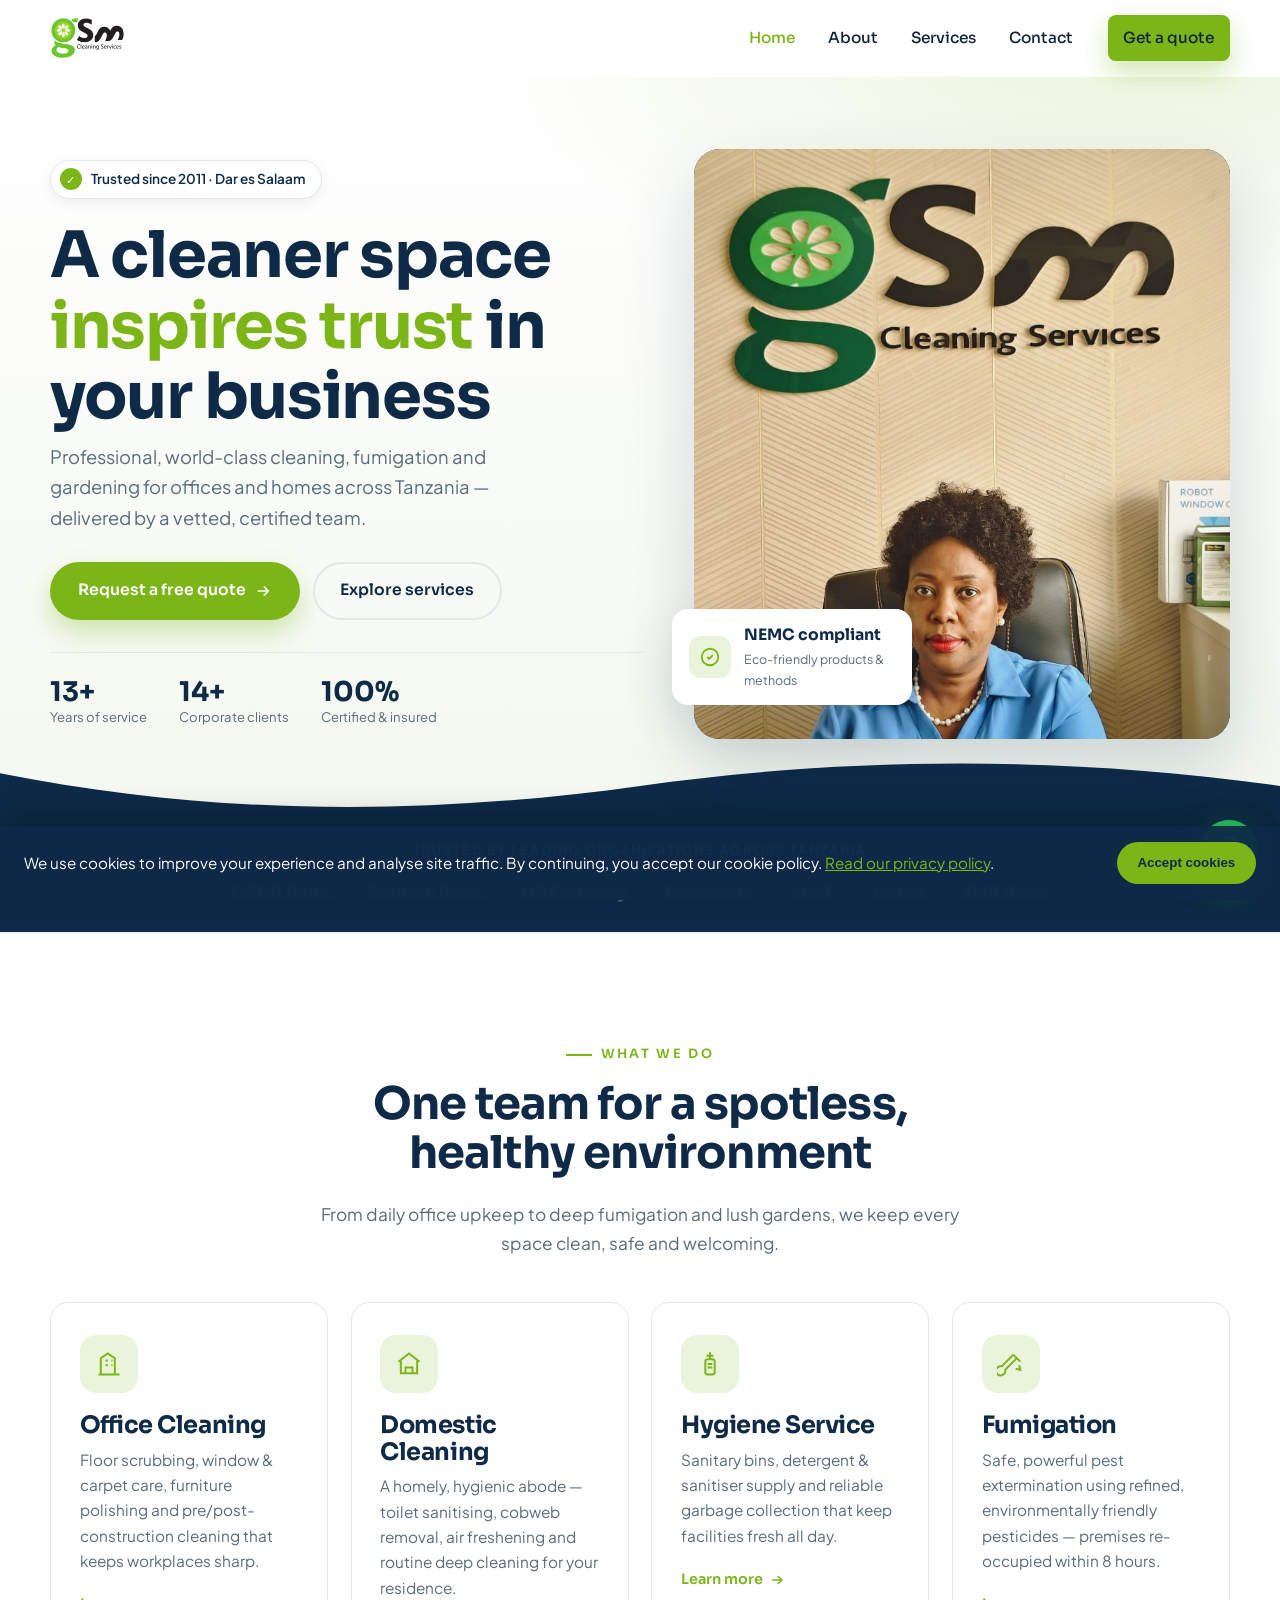
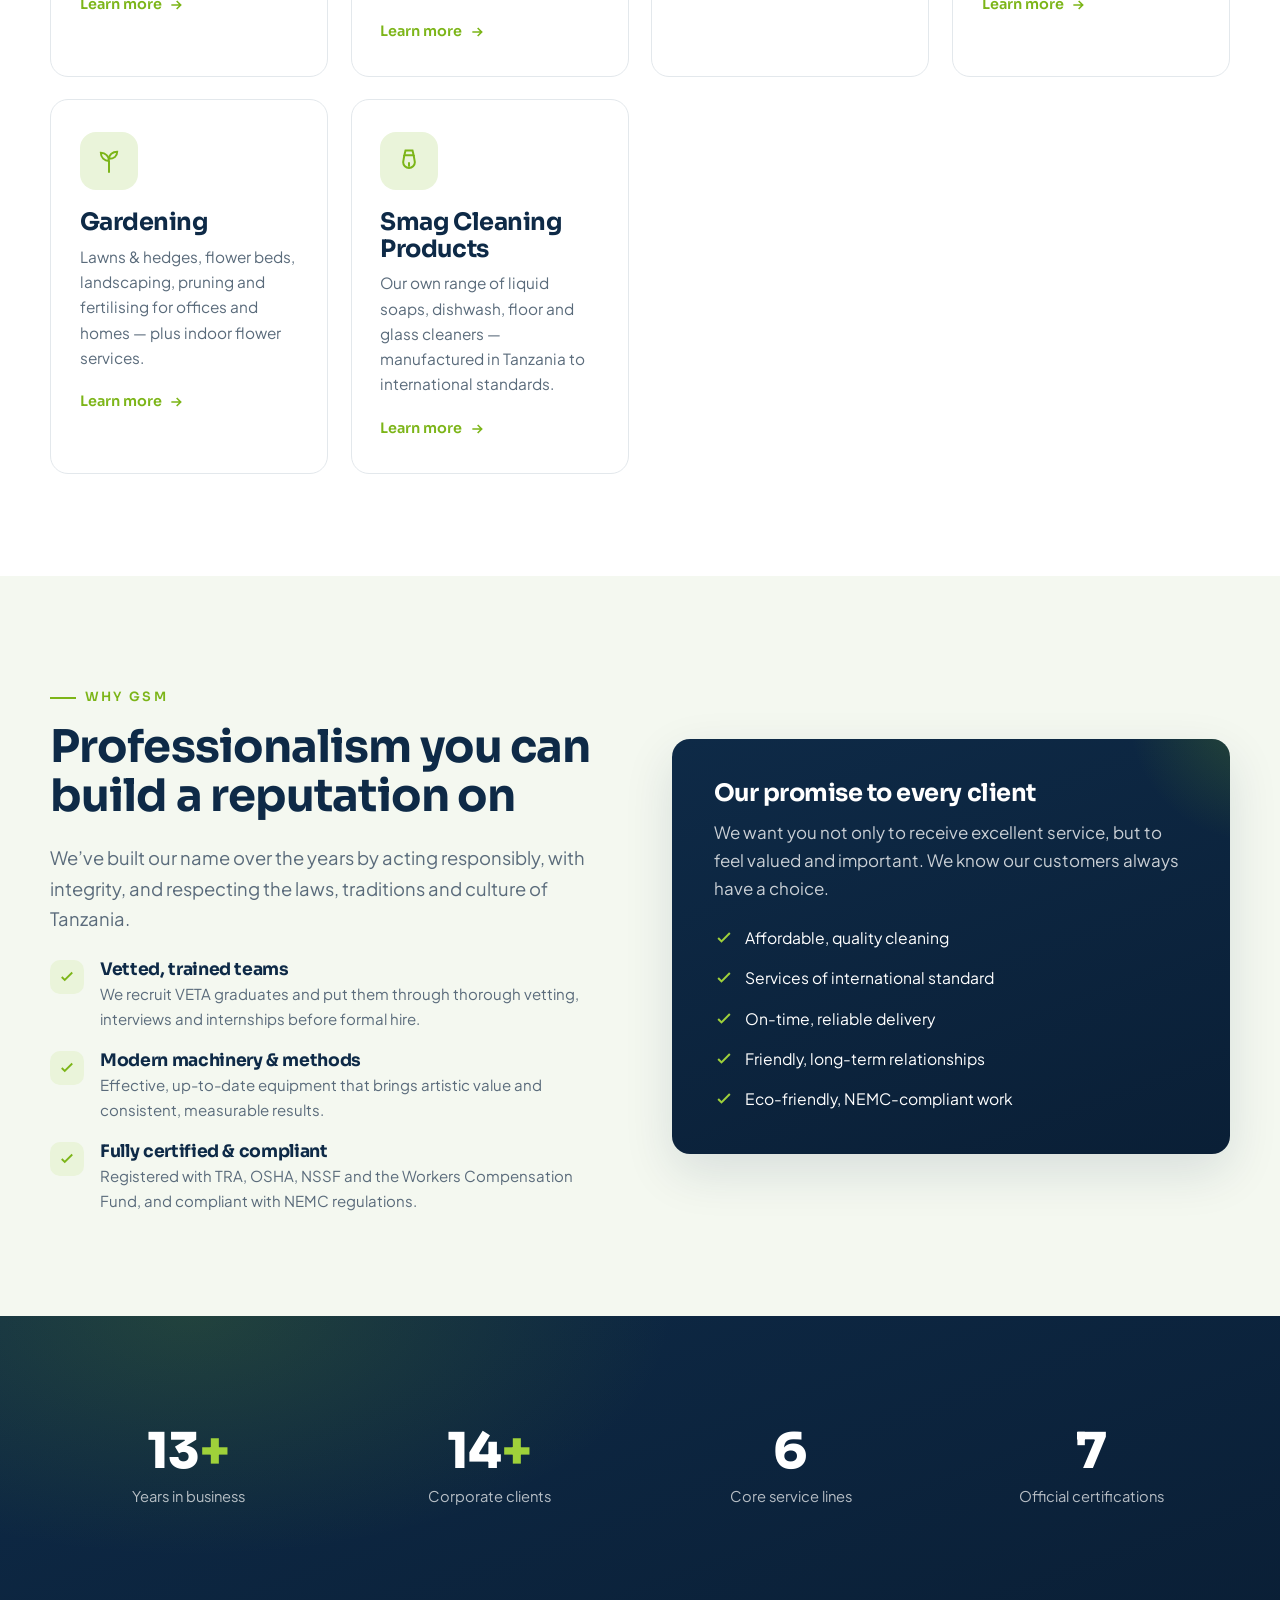
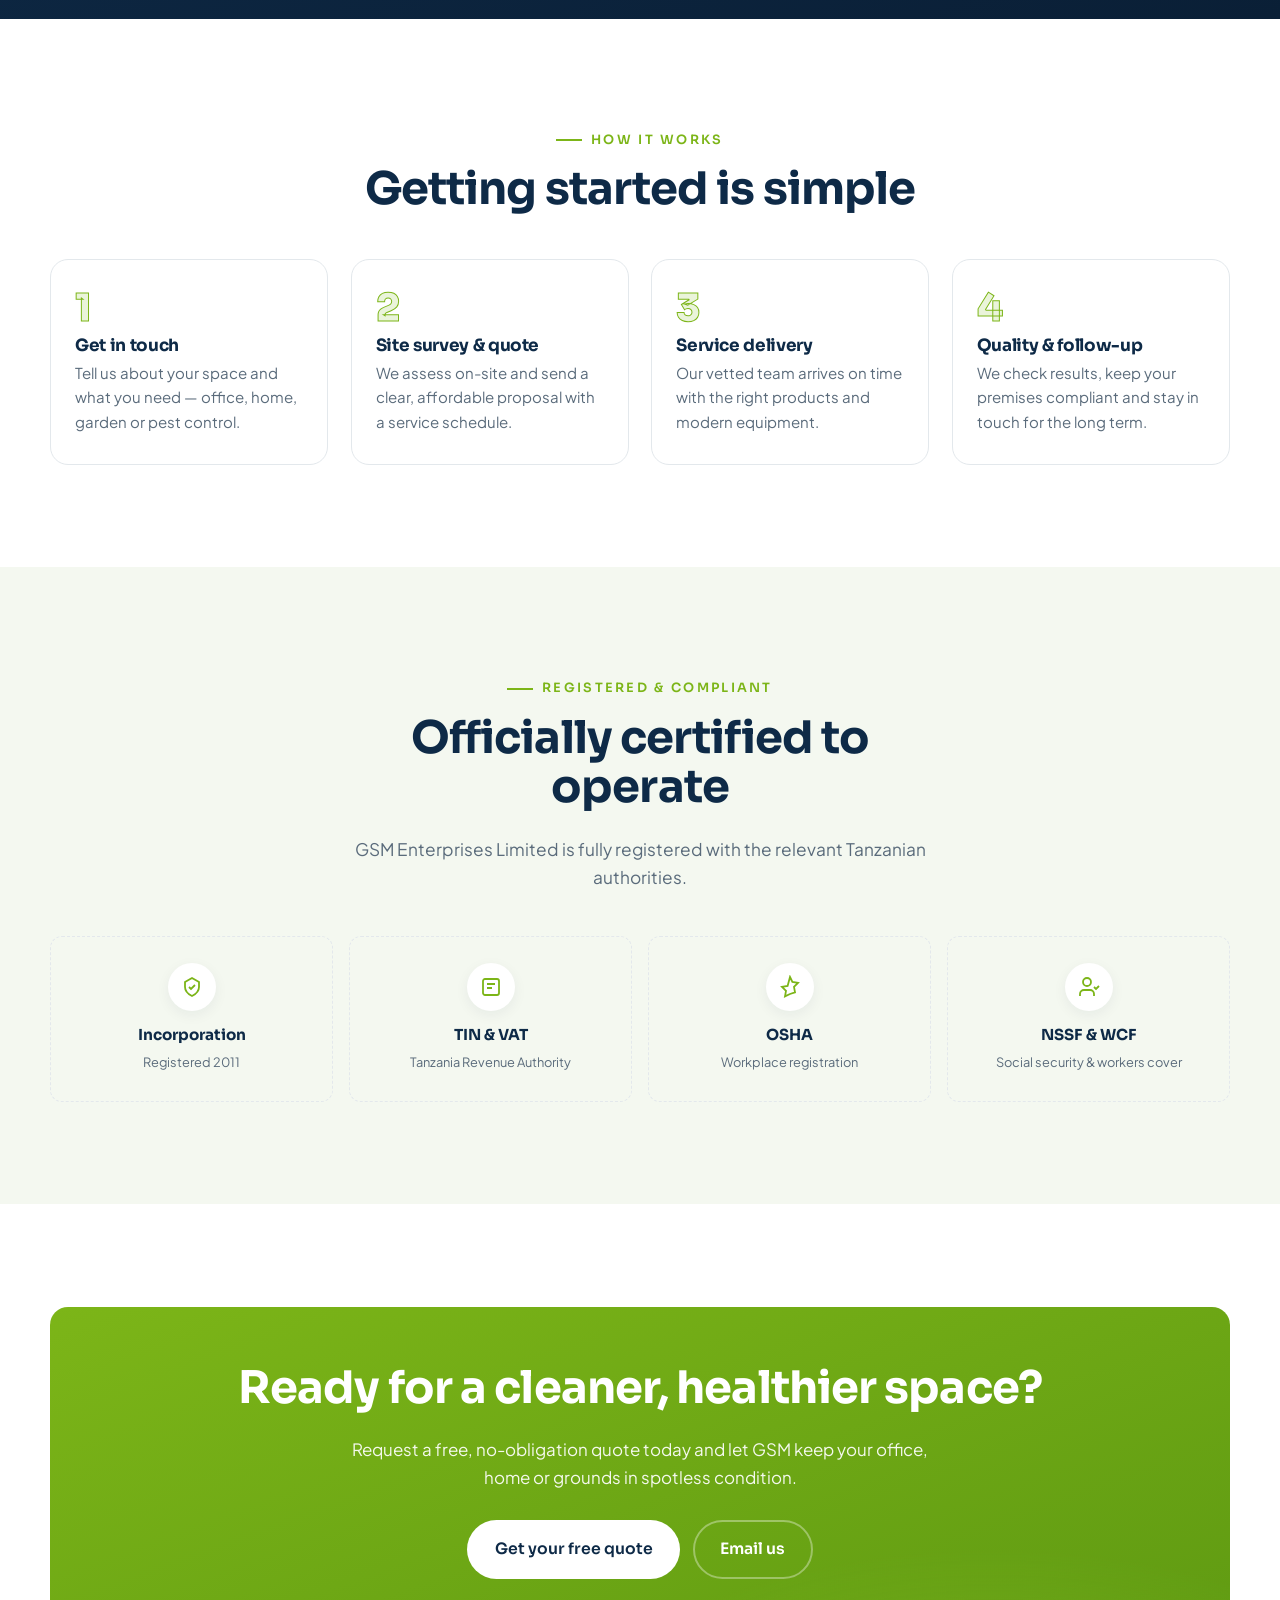
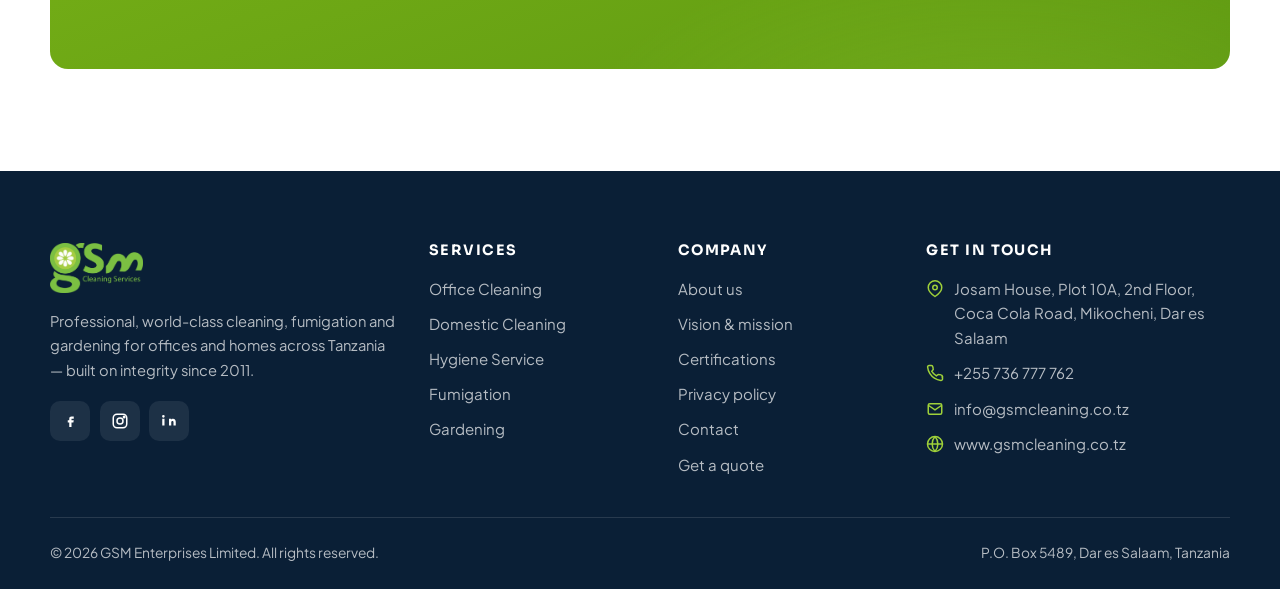
==== index.html @ a3da34eb "Update website content and service images" ====
<!DOCTYPE html>
<html lang="en">
<head>
  <meta charset="UTF-8" />
  <meta name="viewport" content="width=device-width, initial-scale=1.0" />
  <title>GSM Cleaning Services — Professional Cleaning, Fumigation &amp; Gardening in Dar es Salaam</title>
  <meta name="description" content="GSM Cleaning Services delivers professional office and residential cleaning, fumigation and gardening across Tanzania. Trusted by leading banks, embassies and institutions since 2011." />

  <!-- Fonts -->
  <link rel="preconnect" href="https://fonts.googleapis.com" />
  <link rel="preconnect" href="https://fonts.gstatic.com" crossorigin />
  <link href="https://fonts.googleapis.com/css2?family=Sora:wght@400;500;600;700;800&family=Plus+Jakarta+Sans:wght@400;500;600;700&display=swap" rel="stylesheet" />

  <link rel="stylesheet" href="css/styles.css" />
  <script>
    try {
      if (localStorage.getItem('gsmHomepagePreloaderShown') === 'true') {
        document.documentElement.classList.add('preloader-seen');
      }
    } catch (e) { /* Storage may be unavailable in privacy mode. */ }
  </script>
  <link rel="icon" href="images/logo-icon.png" type="image/png" />
  <link rel="apple-touch-icon" href="images/logo-icon.png" />
</head>
<body>

  <div class="site-preloader" role="status" aria-live="polite" aria-label="Loading GSM Cleaning Services">
    <div class="preloader-inner">
      <div class="preloader-mark">
        <span class="preloader-ring" aria-hidden="true"></span>
        <span class="preloader-logo"><img src="images/gsm-logo.png" alt=""></span>
        <span class="preloader-sparkle" aria-hidden="true"><svg viewBox="0 0 24 24" fill="currentColor"><path d="M12 1c.7 6.3 4.7 10.3 11 11-6.3.7-10.3 4.7-11 11C11.3 16.7 7.3 12.7 1 12 7.3 11.3 11.3 7.3 12 1Z"/></svg></span>
      </div>
      <p class="preloader-title">GSM Cleaning Services</p>
      <p class="preloader-copy">Fresh spaces loading</p>
      <div class="preloader-track" aria-hidden="true"><span class="preloader-progress"></span></div>
    </div>
  </div>

  <!-- ============ HEADER ============ -->
  <header class="site-header">
    <div class="wrap nav">
      <a href="index.html" class="brand" aria-label="GSM Cleaning Services home">
        <img src="images/gsm-logo.png" alt="GSM Cleaning Services logo">
      </a>

      <nav class="nav-links" aria-label="Primary">
        <a href="index.html">Home</a>
        <a href="about.html">About</a>
        <a href="services.html">Services</a>
        <a href="contact.html">Contact</a>
        <a href="contact.html#quote" class="btn btn-primary nav-cta">Get a quote</a>
      </nav>

      <button class="nav-toggle" aria-label="Toggle menu" aria-expanded="false" aria-controls="menu">
        <span></span>
      </button>
    </div>
  </header>

  <!-- ============ HERO ============ -->
  <section class="hero">
    <div class="wrap hero-grid">
      <div class="hero-copy reveal">
        <span class="hero-badge">
          <span class="dot">✓</span> Trusted since 2011 · Dar es Salaam
        </span>
        <h1>A cleaner space <span class="hl">inspires trust</span> in your business</h1>
        <p class="lead">Professional, world-class cleaning, fumigation and gardening for offices and homes across Tanzania — delivered by a vetted, certified team.</p>
        <div class="hero-actions">
          <a href="contact.html#quote" class="btn btn-primary">
            Request a free quote
            <svg viewBox="0 0 24 24" fill="none" stroke="currentColor" stroke-width="2.2"><path d="M5 12h14M13 6l6 6-6 6"/></svg>
          </a>
          <a href="services.html" class="btn btn-ghost">Explore services</a>
        </div>
        <div class="hero-trust">
          <div><div class="num">13+</div><div class="lbl">Years of service</div></div>
          <div><div class="num">14+</div><div class="lbl">Corporate clients</div></div>
          <div><div class="num">100%</div><div class="lbl">Certified &amp; insured</div></div>
        </div>
      </div>

      <div class="hero-visual reveal" data-delay="120">
        <span class="hero-blob" aria-hidden="true"></span>
        <div class="hero-photo">
          <img src="images/hero.jpeg" alt="GSM cleaning team at work">
        </div>
        <div class="hero-float">
          <span class="ic">
            <svg viewBox="0 0 24 24" fill="none" stroke="currentColor" stroke-width="2"><path d="M9 12l2 2 4-4"/><circle cx="12" cy="12" r="9"/></svg>
          </span>
          <span><strong>NEMC compliant</strong><span>Eco-friendly products &amp; methods</span></span>
        </div>
      </div>
    </div>

    <!-- signature wave divider -->
    <div class="wave" aria-hidden="true">
      <svg viewBox="0 0 1440 90" preserveAspectRatio="none" xmlns="http://www.w3.org/2000/svg">
        <path d="M0,40 C240,90 480,90 720,55 C960,20 1200,20 1440,55 L1440,90 L0,90 Z" fill="#0E2A47"/>
      </svg>
    </div>
  </section>

  <!-- ============ TRUST BAR ============ -->
  <section class="trustbar" style="background:#0E2A47;">
    <div class="wrap">
      <p style="color:rgba(255,255,255,.55)">Trusted by leading organisations across Tanzania</p>
      <div class="logo-row" style="--c:#fff">
        <span style="color:rgba(255,255,255,.55)">CRDB Bank</span>
        <span style="color:rgba(255,255,255,.55)">Stanbic Bank</span>
        <span style="color:rgba(255,255,255,.55)">US Embassy</span>
        <span style="color:rgba(255,255,255,.55)">SwissPort</span>
        <span style="color:rgba(255,255,255,.55)">WWF</span>
        <span style="color:rgba(255,255,255,.55)">Amref</span>
        <span style="color:rgba(255,255,255,.55)">FNB Bank</span>
      </div>
    </div>
  </section>

  <!-- ============ SERVICES ============ -->
  <section class="section" id="services">
    <div class="wrap">
      <div class="section-head center reveal">
        <span class="eyebrow">What we do</span>
        <h2>One team for a spotless, healthy environment</h2>
        <p>From daily office upkeep to deep fumigation and lush gardens, we keep every space clean, safe and welcoming.</p>
      </div>

      <div class="cards">
        <article class="card reveal">
          <span class="ic"><svg viewBox="0 0 24 24" fill="none" stroke="currentColor" stroke-width="1.7"><path d="M3 21h18"/><path d="M5 21V7l6-4 6 4v14"/><path d="M9 9h2M9 13h2M14 9h1M14 13h1"/></svg></span>
          <h3>Office Cleaning</h3>
          <p>Floor scrubbing, window &amp; carpet care, furniture polishing and pre/post-construction cleaning that keeps workplaces sharp.</p>
          <a href="services.html#office" class="more">Learn more <svg viewBox="0 0 24 24" fill="none" stroke="currentColor" stroke-width="2.4"><path d="M5 12h14M13 6l6 6-6 6"/></svg></a>
        </article>

        <article class="card reveal" data-delay="80">
          <span class="ic"><svg viewBox="0 0 24 24" fill="none" stroke="currentColor" stroke-width="1.7"><path d="M3 10l9-7 9 7"/><path d="M5 9v11h14V9"/><path d="M9 20v-5h6v5"/></svg></span>
          <h3>Domestic Cleaning</h3>
          <p>A homely, hygienic abode — toilet sanitising, cobweb removal, air freshening and routine deep cleaning for your residence.</p>
          <a href="services.html#domestic" class="more">Learn more <svg viewBox="0 0 24 24" fill="none" stroke="currentColor" stroke-width="2.4"><path d="M5 12h14M13 6l6 6-6 6"/></svg></a>
        </article>

        <article class="card reveal" data-delay="160">
          <span class="ic"><svg viewBox="0 0 24 24" fill="none" stroke="currentColor" stroke-width="1.7"><path d="M12 2v6M9 5h6"/><rect x="8" y="8" width="8" height="13" rx="2"/><path d="M10 12h4M10 15h4"/></svg></span>
          <h3>Hygiene Service</h3>
          <p>Sanitary bins, detergent &amp; sanitiser supply and reliable garbage collection that keep facilities fresh all day.</p>
          <a href="services.html#hygiene" class="more">Learn more <svg viewBox="0 0 24 24" fill="none" stroke="currentColor" stroke-width="2.4"><path d="M5 12h14M13 6l6 6-6 6"/></svg></a>
        </article>

        <article class="card reveal">
          <span class="ic"><svg viewBox="0 0 24 24" fill="none" stroke="currentColor" stroke-width="1.7"><path d="M14 4l6 6"/><path d="M17 7L7 17a4 4 0 1 1-3-3L14 4"/><path d="M19 13l1 4-4-1"/></svg></span>
          <h3>Fumigation</h3>
          <p>Safe, powerful pest extermination using refined, environmentally friendly pesticides — premises re-occupied within 8 hours.</p>
          <a href="services.html#fumigation" class="more">Learn more <svg viewBox="0 0 24 24" fill="none" stroke="currentColor" stroke-width="2.4"><path d="M5 12h14M13 6l6 6-6 6"/></svg></a>
        </article>

        <article class="card reveal" data-delay="80">
          <span class="ic"><svg viewBox="0 0 24 24" fill="none" stroke="currentColor" stroke-width="1.7"><path d="M12 22V12"/><path d="M12 12C12 8 9 5 5 5c0 4 3 7 7 7Z"/><path d="M12 10c0-3 3-6 7-6 0 4-3 6-7 6Z"/></svg></span>
          <h3>Gardening</h3>
          <p>Lawns &amp; hedges, flower beds, landscaping, pruning and fertilising for offices and homes — plus indoor flower services.</p>
          <a href="services.html#gardening" class="more">Learn more <svg viewBox="0 0 24 24" fill="none" stroke="currentColor" stroke-width="2.4"><path d="M5 12h14M13 6l6 6-6 6"/></svg></a>
        </article>

        <article class="card reveal" data-delay="160">
          <span class="ic"><svg viewBox="0 0 24 24" fill="none" stroke="currentColor" stroke-width="1.7"><path d="M9 3h6l1 4H8z"/><path d="M8 7l-1 6a5 5 0 0 0 10 0l-1-6"/><path d="M12 13v4"/></svg></span>
          <h3>Smag Cleaning Products</h3>
          <p>Our own range of liquid soaps, dishwash, floor and glass cleaners — manufactured in Tanzania to international standards.</p>
          <a href="services.html#products" class="more">Learn more <svg viewBox="0 0 24 24" fill="none" stroke="currentColor" stroke-width="2.4"><path d="M5 12h14M13 6l6 6-6 6"/></svg></a>
        </article>
      </div>
    </div>
  </section>

  <!-- ============ WHY US ============ -->
  <section class="section" style="background:var(--mist)">
    <div class="wrap split">
      <div class="reveal">
        <span class="eyebrow">Why GSM</span>
        <h2>Professionalism you can build a reputation on</h2>
        <p class="lead">We&rsquo;ve built our name over the years by acting responsibly, with integrity, and respecting the laws, traditions and culture of Tanzania.</p>
        <div class="feature-list">
          <div class="feature">
            <span class="tick"><svg viewBox="0 0 24 24" fill="none" stroke="currentColor" stroke-width="2.4"><path d="M5 12l4 4L19 6"/></svg></span>
            <div><h4>Vetted, trained teams</h4><p>We recruit VETA graduates and put them through thorough vetting, interviews and internships before formal hire.</p></div>
          </div>
          <div class="feature">
            <span class="tick"><svg viewBox="0 0 24 24" fill="none" stroke="currentColor" stroke-width="2.4"><path d="M5 12l4 4L19 6"/></svg></span>
            <div><h4>Modern machinery &amp; methods</h4><p>Effective, up-to-date equipment that brings artistic value and consistent, measurable results.</p></div>
          </div>
          <div class="feature">
            <span class="tick"><svg viewBox="0 0 24 24" fill="none" stroke="currentColor" stroke-width="2.4"><path d="M5 12l4 4L19 6"/></svg></span>
            <div><h4>Fully certified &amp; compliant</h4><p>Registered with TRA, OSHA, NSSF and the Workers Compensation Fund, and compliant with NEMC regulations.</p></div>
          </div>
        </div>
      </div>

      <div class="panel reveal" data-delay="120">
        <h3>Our promise to every client</h3>
        <p style="color:rgba(255,255,255,.78)">We want you not only to receive excellent service, but to feel valued and important. We know our customers always have a choice.</p>
        <ul class="panel-list">
          <li><svg viewBox="0 0 24 24" fill="none" stroke="currentColor" stroke-width="2.4"><path d="M5 12l4 4L19 6"/></svg> Affordable, quality cleaning</li>
          <li><svg viewBox="0 0 24 24" fill="none" stroke="currentColor" stroke-width="2.4"><path d="M5 12l4 4L19 6"/></svg> Services of international standard</li>
          <li><svg viewBox="0 0 24 24" fill="none" stroke="currentColor" stroke-width="2.4"><path d="M5 12l4 4L19 6"/></svg> On-time, reliable delivery</li>
          <li><svg viewBox="0 0 24 24" fill="none" stroke="currentColor" stroke-width="2.4"><path d="M5 12l4 4L19 6"/></svg> Friendly, long-term relationships</li>
          <li><svg viewBox="0 0 24 24" fill="none" stroke="currentColor" stroke-width="2.4"><path d="M5 12l4 4L19 6"/></svg> Eco-friendly, NEMC-compliant work</li>
        </ul>
      </div>
    </div>
  </section>

  <!-- ============ STATS ============ -->
  <section class="section stats">
    <div class="wrap">
      <div class="stat reveal"><div class="n"><span data-count="13">0</span><span class="suf">+</span></div><div class="l">Years in business</div></div>
      <div class="stat reveal" data-delay="80"><div class="n"><span data-count="14">0</span><span class="suf">+</span></div><div class="l">Corporate clients</div></div>
      <div class="stat reveal" data-delay="160"><div class="n"><span data-count="6">0</span></div><div class="l">Core service lines</div></div>
      <div class="stat reveal" data-delay="240"><div class="n"><span data-count="7">0</span></div><div class="l">Official certifications</div></div>
    </div>
  </section>

  <!-- ============ PROCESS ============ -->
  <section class="section">
    <div class="wrap">
      <div class="section-head center reveal">
        <span class="eyebrow">How it works</span>
        <h2>Getting started is simple</h2>
      </div>
      <div class="steps">
        <div class="step reveal"><div class="no">1</div><h4>Get in touch</h4><p>Tell us about your space and what you need — office, home, garden or pest control.</p></div>
        <div class="step reveal" data-delay="80"><div class="no">2</div><h4>Site survey &amp; quote</h4><p>We assess on-site and send a clear, affordable proposal with a service schedule.</p></div>
        <div class="step reveal" data-delay="160"><div class="no">3</div><h4>Service delivery</h4><p>Our vetted team arrives on time with the right products and modern equipment.</p></div>
        <div class="step reveal" data-delay="240"><div class="no">4</div><h4>Quality &amp; follow-up</h4><p>We check results, keep your premises compliant and stay in touch for the long term.</p></div>
      </div>
    </div>
  </section>

  <!-- ============ CERTIFICATIONS ============ -->
  <section class="section" style="background:var(--mist)">
    <div class="wrap">
      <div class="section-head center reveal">
        <span class="eyebrow">Registered &amp; compliant</span>
        <h2>Officially certified to operate</h2>
        <p>GSM Enterprises Limited is fully registered with the relevant Tanzanian authorities.</p>
      </div>
      <div class="cert-grid">
        <div class="cert reveal"><div class="c-ic"><svg viewBox="0 0 24 24" fill="none" stroke="currentColor" stroke-width="1.8"><path d="M9 12l2 2 4-4"/><path d="M12 3l7 4v5c0 4-3 7-7 9-4-2-7-5-7-9V7z"/></svg></div><strong>Incorporation</strong><span>Registered 2011</span></div>
        <div class="cert reveal" data-delay="60"><div class="c-ic"><svg viewBox="0 0 24 24" fill="none" stroke="currentColor" stroke-width="1.8"><rect x="4" y="4" width="16" height="16" rx="2"/><path d="M8 9h8M8 13h5"/></svg></div><strong>TIN &amp; VAT</strong><span>Tanzania Revenue Authority</span></div>
        <div class="cert reveal" data-delay="120"><div class="c-ic"><svg viewBox="0 0 24 24" fill="none" stroke="currentColor" stroke-width="1.8"><path d="M12 2l2.4 5 5.6.8-4 4 1 5.6L12 19l-5 2.4 1-5.6-4-4 5.6-.8z"/></svg></div><strong>OSHA</strong><span>Workplace registration</span></div>
        <div class="cert reveal" data-delay="180"><div class="c-ic"><svg viewBox="0 0 24 24" fill="none" stroke="currentColor" stroke-width="1.8"><path d="M17 21v-2a4 4 0 0 0-4-4H7a4 4 0 0 0-4 4v2"/><circle cx="10" cy="7" r="4"/><path d="M22 11l-3 3-2-2"/></svg></div><strong>NSSF &amp; WCF</strong><span>Social security &amp; workers cover</span></div>
      </div>
    </div>
  </section>

  <!-- ============ CTA ============ -->
  <section class="section">
    <div class="wrap">
      <div class="cta-band reveal">
        <h2>Ready for a cleaner, healthier space?</h2>
        <p>Request a free, no-obligation quote today and let GSM keep your office, home or grounds in spotless condition.</p>
        <div class="hero-actions">
          <a href="contact.html#quote" class="btn btn-light">Get your free quote</a>
          <a href="mailto:info@gsmcleaning.co.tz" class="btn btn-outline-light">Email us</a>
        </div>
      </div>
    </div>
  </section>

  <!-- ============ FOOTER ============ -->
  <footer class="site-footer">
    <div class="wrap">
      <div class="footer-grid">
        <div>
          <a href="index.html" class="brand footer-logo">
            <img src="images/footer_logo.png" alt="GSM Cleaning Services logo">
          </a>
          <p class="f-about">Professional, world-class cleaning, fumigation and gardening for offices and homes across Tanzania — built on integrity since 2011.</p>
          <div class="f-social">
            <a href="#" aria-label="Facebook"><svg viewBox="0 0 24 24" fill="currentColor"><path d="M14 9h3V6h-3c-2 0-3 1-3 3v2H9v3h2v6h3v-6h2.5l.5-3H14V9z"/></svg></a>
            <a href="#" aria-label="Instagram"><svg viewBox="0 0 24 24" fill="none" stroke="currentColor" stroke-width="2"><rect x="3" y="3" width="18" height="18" rx="5"/><circle cx="12" cy="12" r="4"/><circle cx="17.5" cy="6.5" r="1" fill="currentColor"/></svg></a>
            <a href="#" aria-label="LinkedIn"><svg viewBox="0 0 24 24" fill="currentColor"><path d="M6 9H3v9h3V9zM4.5 7.5A1.5 1.5 0 1 0 4.5 4a1.5 1.5 0 0 0 0 3.5zM21 18h-3v-4.5c0-1.2-.8-1.5-1.4-1.5-.6 0-1.6.4-1.6 1.6V18h-3V9h3v1.2c.4-.7 1.4-1.2 2.4-1.2 2 0 3.6 1.2 3.6 4V18z"/></svg></a>
          </div>
        </div>

        <div>
          <h4>Services</h4>
          <ul>
            <li><a href="services.html#office">Office Cleaning</a></li>
            <li><a href="services.html#domestic">Domestic Cleaning</a></li>
            <li><a href="services.html#hygiene">Hygiene Service</a></li>
            <li><a href="services.html#fumigation">Fumigation</a></li>
            <li><a href="services.html#gardening">Gardening</a></li>
          </ul>
        </div>

        <div>
          <h4>Company</h4>
          <ul>
            <li><a href="about.html">About us</a></li>
            <li><a href="about.html#values">Vision &amp; mission</a></li>
            <li><a href="about.html#certs">Certifications</a></li>
            <li><a href="privacy.html">Privacy policy</a></li>
            <li><a href="contact.html">Contact</a></li>
            <li><a href="contact.html#quote">Get a quote</a></li>
          </ul>
        </div>

        <div>
          <h4>Get in touch</h4>
          <ul class="f-contact">
            <li><svg viewBox="0 0 24 24" fill="none" stroke="currentColor" stroke-width="2"><path d="M21 10c0 6-9 12-9 12S3 16 3 10a9 9 0 0 1 18 0z"/><circle cx="12" cy="10" r="3"/></svg> Josam House, Plot 10A, 2nd Floor, Coca Cola Road, Mikocheni, Dar es Salaam</li>
            <li><svg viewBox="0 0 24 24" fill="none" stroke="currentColor" stroke-width="2"><path d="M22 16.9v3a2 2 0 0 1-2.2 2 19.8 19.8 0 0 1-8.6-3 19.5 19.5 0 0 1-6-6 19.8 19.8 0 0 1-3-8.6A2 2 0 0 1 4.1 2h3a2 2 0 0 1 2 1.7l.5 2.5a2 2 0 0 1-.5 1.9L7.8 9.8a16 16 0 0 0 6 6l1.7-1.3a2 2 0 0 1 1.9-.5l2.5.5a2 2 0 0 1 1.7 2.4z"/></svg> <a href="tel:+255736777762">+255 736 777 762</a></li>
            <li><svg viewBox="0 0 24 24" fill="none" stroke="currentColor" stroke-width="2"><rect x="3" y="5" width="18" height="14" rx="2"/><path d="M3 7l9 6 9-6"/></svg> <a href="mailto:info@gsmcleaning.co.tz">info@gsmcleaning.co.tz</a></li>
            <li><svg viewBox="0 0 24 24" fill="none" stroke="currentColor" stroke-width="2"><circle cx="12" cy="12" r="10"/><path d="M2 12h20M12 2a15 15 0 0 1 0 20M12 2a15 15 0 0 0 0 20"/></svg> <a href="https://www.gsmcleaning.co.tz">www.gsmcleaning.co.tz</a></li>
          </ul>
        </div>
      </div>

      <div class="f-bottom">
        <span>&copy; <span id="year">2025</span> GSM Enterprises Limited. All rights reserved.</span>
        <span>P.O. Box 5489, Dar es Salaam, Tanzania</span>
      </div>
    </div>
  </footer>

  <!-- Floating WhatsApp -->
  <a class="whatsapp" href="https://wa.me/255754710298" aria-label="Chat on WhatsApp" target="_blank" rel="noopener">
    <svg viewBox="0 0 24 24" fill="currentColor"><path d="M12 2a10 10 0 0 0-8.6 15l-1.3 4.7 4.8-1.3A10 10 0 1 0 12 2zm0 18a8 8 0 0 1-4.1-1.1l-.3-.2-2.8.7.8-2.7-.2-.3A8 8 0 1 1 12 20zm4.5-5.9c-.2-.1-1.4-.7-1.6-.8-.2-.1-.4-.1-.5.1l-.7.9c-.1.2-.3.2-.5.1a6.5 6.5 0 0 1-3.2-2.8c-.2-.4.2-.4.6-1.2.1-.1 0-.3 0-.4l-.8-1.8c-.2-.5-.4-.4-.5-.4h-.5a1 1 0 0 0-.7.3 3 3 0 0 0-.9 2.2c0 1.3 1 2.6 1.1 2.7.1.2 1.9 3 4.7 4.2 1.8.8 2.4.8 3.3.7.5-.1 1.4-.6 1.6-1.1.2-.6.2-1 .1-1.1-.1-.1-.2-.2-.4-.2z"/></svg>
  </a>

  <div class="cookie-banner" hidden>
    <p>We use cookies to improve your experience and analyse site traffic. By continuing, you accept our cookie policy. <a href="privacy.html">Read our privacy policy</a>.</p>
    <button type="button" class="cookie-accept">Accept cookies</button>
  </div>

  <script src="js/main.js"></script>
</body>
</html>
---- css/styles.css ----
/* ============================================================
   GSM Cleaning Services — Main Stylesheet
   ------------------------------------------------------------
   Brand: deep navy + lime green, fresh & professional.
   Edit the variables in :root below to re-theme the whole site.
   ============================================================ */

/* ---------- 1. Design tokens (edit these to re-brand) ------- */
:root {
  /* Brand colours (pulled from the GSM corporate profile) */
  --navy:        #0E2A47;   /* deep navy used across the profile */
  --navy-deep:   #0A1F36;   /* darker navy for footers / contrast */
  --navy-soft:   #16365a;   /* lighter navy for cards on dark bg  */
  --green:       #7CB518;   /* primary lime green from the logo   */
  --green-bright:#9FD13A;   /* brighter green for highlights      */
  --green-soft:  #EAF4DA;   /* pale green wash for section bands  */

  --ink:    #102338;        /* main body text on light bg */
  --muted:  #5A6B7B;        /* secondary text             */
  --line:   #E3E8EC;        /* hairline borders           */
  --paper:  #FFFFFF;        /* base page background       */
  --mist:   #F4F8F0;        /* fresh off-white section bg  */

  /* Typography */
  --font-display: "Sora", system-ui, sans-serif;
  --font-body: "Plus Jakarta Sans", system-ui, sans-serif;

  /* Layout */
  --wrap: 1180px;           /* max content width */
  --gap: clamp(1rem, 3vw, 2rem);
  --radius: 18px;
  --radius-sm: 12px;

  /* Effects */
  --shadow-sm: 0 4px 14px rgba(14, 42, 71, .06);
  --shadow:    0 18px 50px rgba(14, 42, 71, .12);
  --shadow-lg: 0 30px 70px rgba(14, 42, 71, .18);
  --ease: cubic-bezier(.22, 1, .36, 1);
}

/* ---------- 2. Reset & base -------------------------------- */
*, *::before, *::after { box-sizing: border-box; }

html { scroll-behavior: smooth; -webkit-text-size-adjust: 100%; }

body {
  margin: 0;
  font-family: var(--font-body);
  color: var(--ink);
  background: var(--paper);
  line-height: 1.65;
  font-size: clamp(1rem, .96rem + .2vw, 1.06rem);
  -webkit-font-smoothing: antialiased;
  overflow-x: hidden;
}

/* ---------- Branded site preloader ------------------------- */
body.is-loading { overflow: hidden; }
html.preloader-seen .site-preloader { display: none; }

.site-preloader {
  position: fixed;
  inset: 0;
  z-index: 9999;
  display: grid;
  place-items: center;
  overflow: hidden;
  background:
    radial-gradient(circle at 50% 45%, rgba(124,181,24,.14), transparent 28%),
    linear-gradient(145deg, var(--navy) 0%, var(--navy-deep) 72%);
  color: #fff;
  transition: opacity .45s ease .45s, visibility 0s linear .9s;
}
.site-preloader::before,
.site-preloader::after {
  content: "";
  position: absolute;
  left: -8%;
  width: 116%;
  height: 18vh;
  min-height: 110px;
  border-radius: 50% 50% 0 0 / 55% 55% 0 0;
  transform: translateY(102%);
}
.site-preloader::before { bottom: -3vh; background: rgba(159,209,58,.25); }
.site-preloader::after { bottom: -7vh; background: var(--green); }
.site-preloader.is-leaving::before,
.site-preloader.is-leaving::after { animation: preloader-sweep .85s var(--ease) forwards; }
.site-preloader.is-leaving::after { animation-delay: .08s; }
.site-preloader.is-hidden { opacity: 0; visibility: hidden; pointer-events: none; }

.preloader-inner { position: relative; z-index: 1; text-align: center; padding: 2rem; }
.preloader-mark {
  position: relative;
  display: grid;
  place-items: center;
  width: 126px;
  height: 126px;
  margin: 0 auto 1.4rem;
}
.preloader-ring {
  position: absolute;
  inset: 0;
  border: 1px solid rgba(255,255,255,.14);
  border-top-color: var(--green-bright);
  border-right-color: rgba(159,209,58,.55);
  border-radius: 50%;
  animation: preloader-spin 1.8s linear infinite;
}
.preloader-ring::before,
.preloader-ring::after {
  content: "";
  position: absolute;
  border-radius: 50%;
  background: var(--green-bright);
  box-shadow: 0 0 16px rgba(159,209,58,.8);
}
.preloader-ring::before { width: 8px; height: 8px; top: 5px; right: 22px; }
.preloader-ring::after { width: 4px; height: 4px; bottom: 16px; left: 12px; }
.preloader-logo {
  width: 88px;
  height: 88px;
  display: grid;
  place-items: center;
  border-radius: 26px;
  background: #fff;
  box-shadow: 0 18px 45px rgba(0,0,0,.25);
  animation: preloader-breathe 1.6s ease-in-out infinite;
}
.preloader-logo img { width: 68px; max-height: 58px; object-fit: contain; }
.preloader-sparkle { position: absolute; right: 8px; top: 12px; color: var(--green-bright); animation: preloader-twinkle 1.2s ease-in-out infinite; }
.preloader-sparkle svg { width: 24px; height: 24px; }
.preloader-title { margin: 0; color: #fff; font: 700 1.05rem/1.2 var(--font-display); letter-spacing: .08em; }
.preloader-copy { margin: .45rem 0 1.1rem; color: rgba(255,255,255,.62); font-size: .76rem; letter-spacing: .18em; text-transform: uppercase; }
.preloader-track { width: min(220px, 58vw); height: 3px; margin: auto; overflow: hidden; border-radius: 10px; background: rgba(255,255,255,.12); }
.preloader-progress { display: block; width: 45%; height: 100%; border-radius: inherit; background: linear-gradient(90deg, var(--green), var(--green-bright)); animation: preloader-progress 1.15s var(--ease) infinite; }

@keyframes preloader-spin { to { transform: rotate(360deg); } }
@keyframes preloader-breathe { 50% { transform: scale(.94); } }
@keyframes preloader-twinkle { 50% { transform: scale(.55) rotate(35deg); opacity: .45; } }
@keyframes preloader-progress { from { transform: translateX(-120%); } to { transform: translateX(340%); } }
@keyframes preloader-sweep { to { transform: translateY(-650%); } }

img { max-width: 100%; display: block; }

a { color: inherit; text-decoration: none; }

h1, h2, h3, h4 {
  font-family: var(--font-display);
  line-height: 1.1;
  margin: 0 0 .5em;
  font-weight: 700;
  letter-spacing: -.02em;
  color: var(--navy);
}

h1 { font-size: clamp(2.3rem, 1.6rem + 3.4vw, 4rem); }
h2 { font-size: clamp(1.8rem, 1.3rem + 2.2vw, 2.8rem); }
h3 { font-size: clamp(1.2rem, 1rem + .8vw, 1.5rem); }

p { margin: 0 0 1rem; }

ul { margin: 0; padding: 0; list-style: none; }

:focus-visible {
  outline: 3px solid var(--green);
  outline-offset: 3px;
  border-radius: 4px;
}

/* ---------- 3. Layout helpers ------------------------------ */
.wrap {
  width: min(100% - 2.4rem, var(--wrap));
  margin-inline: auto;
}

.section { padding: clamp(3.5rem, 8vw, 6.5rem) 0; }

.eyebrow {
  font-family: var(--font-display);
  font-size: .8rem;
  font-weight: 600;
  letter-spacing: .18em;
  text-transform: uppercase;
  color: var(--green);
  display: inline-flex;
  align-items: center;
  gap: .55rem;
  margin-bottom: .9rem;
}
.eyebrow::before {
  content: "";
  width: 26px; height: 2px;
  background: var(--green);
  display: inline-block;
}

.section-head { max-width: 640px; margin-bottom: 2.8rem; }
.section-head.center { margin-inline: auto; text-align: center; }
.section-head p { color: var(--muted); font-size: 1.08rem; }

.lead { font-size: 1.15rem; color: var(--muted); }

/* ---------- 4. Buttons ------------------------------------- */
.btn {
  display: inline-flex;
  align-items: center;
  gap: .55rem;
  font-family: var(--font-display);
  font-weight: 600;
  font-size: .98rem;
  padding: .9rem 1.6rem;
  border-radius: 50px;
  border: 2px solid transparent;
  cursor: pointer;
  transition: transform .25s var(--ease), box-shadow .25s var(--ease),
              background .25s var(--ease), color .25s var(--ease);
  white-space: nowrap;
}
.btn svg { width: 18px; height: 18px; }

.btn-primary {
  background: var(--green);
  color: #fff;
  box-shadow: 0 12px 26px rgba(124, 181, 24, .32);
}
.btn-primary:hover { transform: translateY(-3px); box-shadow: 0 18px 34px rgba(124, 181, 24, .42); }

.btn-ghost {
  background: transparent;
  color: var(--navy);
  border-color: var(--line);
}
.btn-ghost:hover { border-color: var(--green); color: var(--green); transform: translateY(-3px); }

.btn-light {
  background: #fff;
  color: var(--navy);
}
.btn-light:hover { transform: translateY(-3px); box-shadow: var(--shadow); }

.btn-outline-light {
  background: transparent;
  color: #fff;
  border-color: rgba(255,255,255,.35);
}
.btn-outline-light:hover { border-color: var(--green-bright); color: var(--green-bright); }

/* ---------- 5. Header / nav -------------------------------- */
.site-header {
  position: sticky;
  top: 0;
  z-index: 100;
  background: rgba(255,255,255,.86);
  backdrop-filter: blur(12px);
  border-bottom: 1px solid transparent;
  transition: border-color .3s, box-shadow .3s;
}
.site-header.scrolled {
  border-color: var(--line);
  box-shadow: var(--shadow-sm);
}
.nav {
  display: flex;
  align-items: center;
  justify-content: space-between;
  gap: 1rem;
  height: 76px;
}

/* Logo (text + svg mark so no image file is required) */
.brand { display: flex; align-items: center; gap: .65rem; }
..brand .mark {
  width: 42px; height: 42px;
  flex: none;
  display: grid;
  place-items: center;
}
.brand img {
  display: block;
  max-height: 42px;
  width: auto;
}
.footer-logo img {
  max-height: 50px;
}
@media (max-width: 760px) {
  .brand img {
    max-height: 34px;
  }
  .footer-logo img {
    max-height: 40px;
  }
}
.brand .brand-text {
  font-family: var(--font-display);
  font-weight: 800;
  font-size: 1.5rem;
  letter-spacing: -.04em;
  line-height: 1;
  color: var(--navy);
}
.brand .brand-text b { color: var(--green); }
.brand .brand-sub {
  display: block;
  font-family: var(--font-body);
  font-weight: 600;
  font-size: .58rem;
  letter-spacing: .26em;
  text-transform: uppercase;
  color: var(--muted);
  margin-top: 2px;
}

.nav-links {
  display: flex;
  align-items: center;
  gap: .35rem;
  margin-left: auto;
}
.nav-links a {
  font-family: var(--font-display);
  font-weight: 500;
  font-size: .96rem;
  padding: .5rem .85rem;
  border-radius: 8px;
  color: var(--ink);
  transition: color .2s, background .2s;
}
.nav-links a:hover { color: var(--green); }
.nav-links a.active { color: var(--green); }

.nav-cta { margin-left: 1rem; }

.nav-toggle {
  display: none;
  background: none;
  border: 0;
  width: 44px; height: 44px;
  cursor: pointer;
  align-items: center;
  justify-content: center;
}
.nav-toggle span,
.nav-toggle span::before,
.nav-toggle span::after {
  content: "";
  display: block;
  width: 24px; height: 2px;
  background: var(--navy);
  border-radius: 2px;
  transition: transform .3s var(--ease), opacity .2s;
}
.nav-toggle span::before { transform: translateY(-7px); }
.nav-toggle span::after  { transform: translateY(5px); }
.nav-toggle[aria-expanded="true"] span { background: transparent; }
.nav-toggle[aria-expanded="true"] span::before { transform: rotate(45deg); }
.nav-toggle[aria-expanded="true"] span::after  { transform: rotate(-45deg); }

/* ---------- 6. Wave divider (signature element) ------------ */
/* Echoes the curved green waves used in the printed profile.  */
.wave {
  display: block;
  width: 100%;
  height: clamp(40px, 6vw, 90px);
  margin-bottom: -1px;
}
.wave svg { width: 100%; height: 100%; display: block; }

/* ---------- 7. Hero ---------------------------------------- */
.hero {
  position: relative;
  background:
    radial-gradient(1100px 520px at 88% -10%, rgba(124,181,24,.16), transparent 60%),
    linear-gradient(180deg, #fff 0%, var(--mist) 100%);
  padding: clamp(2.5rem, 6vw, 4.5rem) 0 0;
  overflow: hidden;
}
.hero-grid {
  display: grid;
  grid-template-columns: 1.05fr .95fr;
  gap: clamp(1.5rem, 4vw, 3.5rem);
  align-items: center;
}
.hero-badge {
  display: inline-flex;
  align-items: center;
  gap: .6rem;
  background: #fff;
  border: 1px solid var(--line);
  padding: .45rem .9rem .45rem .55rem;
  border-radius: 50px;
  font-size: .85rem;
  font-weight: 600;
  color: var(--navy);
  box-shadow: var(--shadow-sm);
  margin-bottom: 1.4rem;
}
.hero-badge .dot {
  width: 22px; height: 22px;
  border-radius: 50%;
  background: var(--green);
  color: #fff;
  display: grid; place-items: center;
  font-size: .7rem;
}
.hero h1 { margin-bottom: .6rem; }
.hero h1 .hl { color: var(--green); position: relative; }
.hero p.lead { max-width: 30rem; }
.hero-actions { display: flex; flex-wrap: wrap; gap: .8rem; margin: 1.8rem 0 2rem; }

.hero-trust {
  display: flex;
  gap: 2rem;
  flex-wrap: wrap;
  padding-top: 1.6rem;
  border-top: 1px solid var(--line);
}
.hero-trust .num {
  font-family: var(--font-display);
  font-weight: 700;
  font-size: 1.7rem;
  color: var(--navy);
  line-height: 1;
}
.hero-trust .lbl { font-size: .82rem; color: var(--muted); }

/* Hero visual built from CSS/SVG — drop a real photo in later */
.hero-visual { position: relative; }
.hero-photo {
  position: relative;
  aspect-ratio: 4 / 4.4;
  border-radius: 26px;
  overflow: hidden;
  background:
    linear-gradient(150deg, var(--navy) 0%, var(--navy-deep) 100%);
  box-shadow: var(--shadow-lg);
  display: grid;
  place-items: center;
}
.hero-photo img { width: 100%; height: 100%; object-fit: contain; object-position: top center; }
..hero-photo.team-photo {
  aspect-ratio: auto !important;
  overflow: hidden;
  display: block;
  min-height: 0;
  border-radius: 26px;
}
.hero-photo.team-photo img {
  display: block;
  width: 100%;
  height: auto;
  object-fit: cover;
  object-position: center;
}
.hero-photo .placeholder {
  text-align: center;
  color: rgba(255,255,255,.65);
  padding: 1.5rem;
}
.hero-photo .placeholder svg { width: 64px; height: 64px; margin: 0 auto .6rem; opacity: .8; }
.hero-photo .placeholder small { font-size: .78rem; letter-spacing: .04em; }
.hero-photo .placeholder {
  text-align: center;
  color: rgba(255,255,255,.65);
  padding: 1.5rem;
}
.hero-photo .placeholder svg { width: 64px; height: 64px; margin: 0 auto .6rem; opacity: .8; }
.hero-photo .placeholder small { font-size: .78rem; letter-spacing: .04em; }

/* floating stat card on the hero image */
.hero-float {
  position: absolute;
  left: -22px; bottom: 34px;
  background: #fff;
  border-radius: 16px;
  padding: .9rem 1.1rem;
  box-shadow: var(--shadow);
  display: flex;
  align-items: center;
  gap: .8rem;
  max-width: 240px;
}
.hero-float .ic {
  width: 42px; height: 42px; flex: none;
  border-radius: 12px;
  background: var(--green-soft);
  color: var(--green);
  display: grid; place-items: center;
}
.hero-float .ic svg { width: 22px; height: 22px; }
.hero-float strong { display: block; font-family: var(--font-display); color: var(--navy); font-size: .98rem; }
.hero-float span { font-size: .78rem; color: var(--muted); }

.hero-blob {
  position: absolute;
  inset: auto -40px 60px auto;
  width: 240px; height: 240px;
  background: radial-gradient(circle, rgba(159,209,58,.35), transparent 70%);
  filter: blur(10px);
  z-index: -1;
}

/* ---------- 8. Trust bar (clients) ------------------------- */
.trustbar { background: var(--paper); border-bottom: 1px solid var(--line); }
.trustbar .wrap { padding: 1.6rem 0; }
.trustbar p {
  text-align: center;
  font-size: .8rem;
  letter-spacing: .16em;
  text-transform: uppercase;
  color: var(--muted);
  margin-bottom: 1.1rem;
  font-weight: 600;
}
.logo-row {
  display: flex;
  flex-wrap: wrap;
  justify-content: center;
  gap: .8rem 2.4rem;
}
.logo-row span {
  font-family: var(--font-display);
  font-weight: 700;
  font-size: 1.05rem;
  color: var(--navy);
  opacity: .42;
  transition: opacity .25s, color .25s;
}
.logo-row span:hover { opacity: 1; color: var(--green); }

/* ---------- 9. Services cards ------------------------------ */
.cards {
  display: grid;
  grid-template-columns: repeat(auto-fit, minmax(270px, 1fr));
  gap: 1.4rem;
}
.card {
  position: relative;
  background: #fff;
  border: 1px solid var(--line);
  border-radius: var(--radius);
  padding: 2rem 1.8rem;
  transition: transform .35s var(--ease), box-shadow .35s var(--ease), border-color .35s;
  overflow: hidden;
}
.card::after {
  content: "";
  position: absolute;
  inset: auto -30% -60% auto;
  width: 180px; height: 180px;
  background: radial-gradient(circle, rgba(124,181,24,.10), transparent 70%);
  opacity: 0;
  transition: opacity .35s;
}
.card:hover { transform: translateY(-6px); box-shadow: var(--shadow); border-color: transparent; }
.card:hover::after { opacity: 1; }
.card .ic {
  width: 58px; height: 58px;
  border-radius: 16px;
  background: var(--green-soft);
  color: var(--green);
  display: grid; place-items: center;
  margin-bottom: 1.2rem;
  transition: background .3s, color .3s;
}
.card:hover .ic { background: var(--green); color: #fff; }
.card .ic svg { width: 28px; height: 28px; }
.card h3 { margin-bottom: .5rem; }
.card p { color: var(--muted); font-size: .96rem; margin-bottom: 1rem; }
.card .more {
  font-family: var(--font-display);
  font-weight: 600;
  font-size: .9rem;
  color: var(--green);
  display: inline-flex;
  align-items: center;
  gap: .4rem;
}
.card .more svg { width: 16px; height: 16px; transition: transform .25s; }
.card:hover .more svg { transform: translateX(4px); }

/* ---------- 10. Feature / why-us split --------------------- */
.split {
  display: grid;
  grid-template-columns: 1fr 1fr;
  gap: clamp(1.5rem, 5vw, 4rem);
  align-items: center;
}
.feature-list { display: grid; gap: 1.2rem; margin-top: 1.6rem; }
.feature {
  display: flex;
  gap: 1rem;
  align-items: flex-start;
}
.feature .tick {
  flex: none;
  width: 34px; height: 34px;
  border-radius: 10px;
  background: var(--green-soft);
  color: var(--green);
  display: grid; place-items: center;
}
.feature .tick svg { width: 18px; height: 18px; }
.feature h4 { font-size: 1.08rem; margin: 0 0 .2rem; color: var(--navy); }
.feature p { margin: 0; color: var(--muted); font-size: .94rem; }

/* visual panel with checklist (no photo required) */
.panel {
  background: linear-gradient(160deg, var(--navy), var(--navy-deep));
  border-radius: var(--radius);
  padding: clamp(1.8rem, 4vw, 2.6rem);
  color: #fff;
  box-shadow: var(--shadow);
  position: relative;
  overflow: hidden;
}
.panel::before {
  content: "";
  position: absolute;
  inset: -40% -30% auto auto;
  width: 280px; height: 280px;
  background: radial-gradient(circle, rgba(124,181,24,.25), transparent 65%);
}
.panel h3 { color: #fff; position: relative; }
.panel .panel-list { display: grid; gap: .9rem; margin-top: 1.4rem; position: relative; }
.panel .panel-list li {
  display: flex; gap: .7rem; align-items: center;
  font-size: .98rem;
}
.panel .panel-list li svg { width: 20px; height: 20px; color: var(--green-bright); flex: none; }

/* ---------- 11. Stats band --------------------------------- */
.stats {
  background:
    radial-gradient(800px 400px at 15% 0%, rgba(124,181,24,.18), transparent 60%),
    linear-gradient(160deg, var(--navy), var(--navy-deep));
  color: #fff;
}
.stats .wrap { display: grid; grid-template-columns: repeat(4, 1fr); gap: 1.5rem; }
.stat { text-align: center; padding: .5rem; }
.stat .n {
  font-family: var(--font-display);
  font-weight: 800;
  font-size: clamp(2.2rem, 1.5rem + 2vw, 3.2rem);
  line-height: 1;
  color: #fff;
}
.stat .n .suf { color: var(--green-bright); }
.stat .l { color: rgba(255,255,255,.7); font-size: .92rem; margin-top: .5rem; }

/* ---------- 12. Process steps ------------------------------ */
.steps { display: grid; grid-template-columns: repeat(auto-fit, minmax(220px,1fr)); gap: 1.4rem; }
.step {
  position: relative;
  padding: 1.8rem 1.5rem;
  border-radius: var(--radius);
  background: #fff;
  border: 1px solid var(--line);
}
.step .no {
  font-family: var(--font-display);
  font-weight: 800;
  font-size: 2.4rem;
  color: var(--green-soft);
  line-height: 1;
  -webkit-text-stroke: 1px var(--green);
}
.step h4 { margin: .6rem 0 .3rem; }
.step p { color: var(--muted); font-size: .94rem; margin: 0; }

/* ---------- 13. Values (vision/mission/etc) ---------------- */
.value-grid { display: grid; grid-template-columns: repeat(auto-fit, minmax(250px,1fr)); gap: 1.4rem; }
.value {
  border: 1px solid var(--line);
  border-radius: var(--radius);
  padding: 1.8rem;
  background: #fff;
  transition: border-color .3s, transform .3s;
}
.value:hover { border-color: var(--green); transform: translateY(-4px); }
.value .ic {
  width: 50px; height: 50px; border-radius: 14px;
  background: var(--green-soft); color: var(--green);
  display: grid; place-items: center; margin-bottom: 1rem;
}
.value .ic svg { width: 26px; height: 26px; }
.value h3 { margin-bottom: .6rem; }
.value ul { display: grid; gap: .5rem; }
.value ul li {
  position: relative; padding-left: 1.3rem; color: var(--muted); font-size: .95rem;
}
.value ul li::before {
  content: ""; position: absolute; left: 0; top: .55em;
  width: 7px; height: 7px; border-radius: 50%; background: var(--green);
}

/* ---------- 14. Benefits chips ----------------------------- */
.benefits { display: grid; grid-template-columns: repeat(auto-fill, minmax(280px,1fr)); gap: 1rem; }
.benefit {
  display: flex; gap: .9rem; align-items: flex-start;
  padding: 1.1rem 1.2rem;
  background: #fff; border: 1px solid var(--line);
  border-radius: var(--radius-sm);
  transition: box-shadow .3s, transform .3s;
}
.benefit:hover { box-shadow: var(--shadow-sm); transform: translateY(-3px); }
.benefit .b-ic {
  flex: none; width: 36px; height: 36px; border-radius: 10px;
  background: var(--green-soft); color: var(--green);
  display: grid; place-items: center;
}
.benefit .b-ic svg { width: 20px; height: 20px; }
.benefit p { margin: 0; font-size: .95rem; }

/* ---------- 15. Certifications ----------------------------- */
.cert-grid { display: grid; grid-template-columns: repeat(auto-fit, minmax(200px,1fr)); gap: 1rem; }
.cert {
  text-align: center;
  padding: 1.6rem 1rem;
  border: 1px dashed var(--line);
  border-radius: var(--radius-sm);
  background: var(--mist);
}
.cert .c-ic {
  width: 48px; height: 48px; margin: 0 auto .7rem;
  border-radius: 50%;
  background: #fff; color: var(--green);
  display: grid; place-items: center;
  box-shadow: var(--shadow-sm);
}
.cert .c-ic svg { width: 24px; height: 24px; }
.cert strong { display: block; font-family: var(--font-display); color: var(--navy); font-size: .95rem; }
.cert span { font-size: .8rem; color: var(--muted); }

/* ---------- 16. CTA band ----------------------------------- */
.cta-band {
  position: relative;
  background:
    radial-gradient(700px 320px at 80% 120%, rgba(159,209,58,.25), transparent 60%),
    linear-gradient(160deg, var(--green), #5f9a12);
  color: #fff;
  border-radius: var(--radius);
  padding: clamp(2.4rem, 5vw, 3.6rem);
  text-align: center;
  overflow: hidden;
}
.cta-band h2 { color: #fff; }
.cta-band p { color: rgba(255,255,255,.92); max-width: 36rem; margin: 0 auto 1.8rem; }
.cta-band .hero-actions { justify-content: center; }

/* ---------- 17. Forms / contact ---------------------------- */
.contact-grid { display: grid; grid-template-columns: 1fr 1fr; gap: clamp(1.5rem,4vw,3rem); }
.info-list { display: grid; gap: 1.2rem; margin-top: 1.6rem; }
.info {
  display: flex; gap: 1rem; align-items: flex-start;
}
.info .i-ic {
  flex: none; width: 46px; height: 46px; border-radius: 12px;
  background: var(--green-soft); color: var(--green);
  display: grid; place-items: center;
}
.info .i-ic svg { width: 22px; height: 22px; }
.info h4 { margin: 0 0 .15rem; font-size: 1rem; }
.info p, .info a { margin: 0; color: var(--muted); font-size: .96rem; }
.info a:hover { color: var(--green); }

form.contact-form {
  background: #fff;
  border: 1px solid var(--line);
  border-radius: var(--radius);
  padding: clamp(1.6rem, 4vw, 2.4rem);
  box-shadow: var(--shadow-sm);
}
.field { margin-bottom: 1.1rem; }
.field label {
  display: block;
  font-family: var(--font-display);
  font-weight: 600;
  font-size: .88rem;
  margin-bottom: .4rem;
  color: var(--navy);
}
.field input,
.field select,
.field textarea {
  width: 100%;
  font-family: var(--font-body);
  font-size: 1rem;
  padding: .8rem 1rem;
  border: 1.5px solid var(--line);
  border-radius: 12px;
  background: var(--mist);
  color: var(--ink);
  transition: border-color .2s, background .2s;
}
.field input:focus,
.field select:focus,
.field textarea:focus {
  outline: none;
  border-color: var(--green);
  background: #fff;
}
.field textarea { resize: vertical; min-height: 130px; }
.field-row { display: grid; grid-template-columns: 1fr 1fr; gap: 1rem; }
.form-note { font-size: .82rem; color: var(--muted); margin-top: .6rem; }
.form-success {
  display: none;
  background: var(--green-soft);
  border: 1px solid var(--green);
  color: #3d5e0a;
  padding: 1rem 1.2rem;
  border-radius: 12px;
  font-weight: 600;
  margin-bottom: 1rem;
}
.form-success.show { display: block; }

.map-embed {
  margin-top: 1.6rem;
  border-radius: var(--radius);
  overflow: hidden;
  border: 1px solid var(--line);
  box-shadow: var(--shadow-sm);
}
.map-embed iframe { width: 100%; height: 280px; border: 0; display: block; }

/* ---------- 18. Page hero (inner pages) -------------------- */
.page-hero {
  background:
    radial-gradient(700px 360px at 85% -20%, rgba(124,181,24,.16), transparent 60%),
    linear-gradient(180deg, #fff, var(--mist));
  padding: clamp(2.5rem, 6vw, 4rem) 0 clamp(1.5rem,4vw,2.5rem);
  text-align: center;
}
.page-hero .crumbs {
  font-size: .85rem; color: var(--muted); margin-bottom: 1rem;
  font-weight: 600;
}
.page-hero .crumbs a { color: var(--green); }
.page-hero p { color: var(--muted); max-width: 40rem; margin: .6rem auto 0; font-size: 1.1rem; }

.legal-layout {
  display: grid;
  grid-template-columns: 19rem minmax(0, 1fr);
  gap: clamp(2rem, 4vw, 3rem);
  align-items: start;
}
.legal-toc {
  position: sticky;
  top: 6rem;
  align-self: start;
  padding: 1.3rem;
  border: 1px solid var(--line);
  border-radius: var(--radius);
  background: #fff;
  box-shadow: var(--shadow-sm);
}
.legal-toc h4 {
  margin: 0 0 1rem;
  font-size: 1rem;
  color: var(--navy);
}
.legal-toc ol {
  margin: 0;
  padding: 0;
  list-style: none;
  display: grid;
  gap: .65rem;
}
.legal-toc li {
  margin: 0;
}
.legal-toc li a {
  color: var(--muted);
  text-decoration: none;
  transition: color .2s;
}
.legal-toc li a:hover {
  color: var(--green);
}
.legal-body {
  padding: 0;
}
.legal-updated {
  display: inline-flex;
  align-items: center;
  gap: .75rem;
  padding: 1rem 1.1rem;
  border-radius: var(--radius);
  background: var(--mist);
  color: var(--muted);
  margin-bottom: 1.8rem;
  font-size: .95rem;
}
.legal-updated svg {
  width: 24px;
  height: 24px;
}
.legal-body h2 {
  margin-top: 2.5rem;
  margin-bottom: 1rem;
}
.legal-body .n {
  color: var(--green);
  font-weight: 700;
  margin-right: .7rem;
}
.legal-note {
  background: var(--green-soft);
  border: 1px solid var(--green);
  padding: 1.2rem 1.3rem;
  border-radius: var(--radius);
  margin: 2rem 0;
}
.legal-contact {
  display: grid;
  gap: .8rem;
  background: var(--mist);
  border-radius: var(--radius);
  padding: 1.5rem;
  margin-top: 1.8rem;
}
.legal-contact h3 {
  margin: 0 0 .75rem;
}
.legal-contact p {
  margin: 0;
  color: var(--ink);
  line-height: 1.7;
}
@media (max-width: 860px) {
  .legal-layout {
    grid-template-columns: 1fr;
  }
  .legal-toc {
    position: relative;
    top: auto;
    padding: 1rem;
  }
}

/* ---------- 19. Service detail blocks ---------------------- */
.svc-block {
  display: grid;
  grid-template-columns: 1fr 1fr;
  gap: clamp(1.5rem,4vw,3.5rem);
  align-items: center;
  padding: clamp(2rem,5vw,3.5rem) 0;
  border-bottom: 1px solid var(--line);
}
.svc-block:nth-child(even) .svc-text { order: 2; }
.svc-text .ic {
  width: 56px; height: 56px; border-radius: 16px;
  background: var(--green-soft); color: var(--green);
  display: grid; place-items: center; margin-bottom: 1.1rem;
}
.svc-text .ic svg { width: 28px; height: 28px; }
.svc-text ul { display: grid; grid-template-columns: 1fr 1fr; gap: .55rem; margin-top: 1.2rem; }
.svc-text ul li { position: relative; padding-left: 1.5rem; font-size: .95rem; color: var(--ink); }
.svc-text ul li::before {
  content: ""; position: absolute; left: 0; top: .4em;
  width: 16px; height: 16px;
  background: var(--green-soft);
  border-radius: 50%;
}
.svc-text ul li::after {
  content: ""; position: absolute; left: 5px; top: .72em;
  width: 6px; height: 3px; border-left: 2px solid var(--green);
  border-bottom: 2px solid var(--green);
  transform: rotate(-45deg);
}
.svc-visual {
  border-radius: var(--radius);
  aspect-ratio: 4/3;
  background: linear-gradient(150deg, var(--navy), var(--navy-deep));
  display: grid; place-items: center;
  box-shadow: var(--shadow);
  overflow: hidden;
  position: relative;
}
.svc-visual img { width: 100%; height: 100%; object-fit: cover; }
.svc-visual .placeholder { color: rgba(255,255,255,.6); text-align: center; padding: 1rem; }
.svc-visual .placeholder svg { width: 56px; height: 56px; margin: 0 auto .5rem; }
.svc-visual .placeholder small { font-size: .76rem; }

/* ---------- 20. Footer ------------------------------------- */
.site-footer {
  background: var(--navy-deep);
  color: rgba(255,255,255,.7);
  padding: clamp(3rem,6vw,4.5rem) 0 1.5rem;
}
.footer-grid {
  display: grid;
  grid-template-columns: 1.6fr 1fr 1fr 1.4fr;
  gap: 2rem;
  padding-bottom: 2.5rem;
  border-bottom: 1px solid rgba(255,255,255,.12);
}
.site-footer .brand-text { color: #fff; }
.site-footer .f-about { margin: 1rem 0; font-size: .92rem; max-width: 26rem; }
.site-footer h4 {
  color: #fff; font-size: .9rem; letter-spacing: .1em;
  text-transform: uppercase; margin-bottom: 1.1rem;
}
.site-footer ul { display: grid; gap: .65rem; }
.site-footer ul a, .site-footer ul li { font-size: .94rem; transition: color .2s; }
.site-footer ul a:hover { color: var(--green-bright); }
.f-contact li { display: flex; gap: .6rem; align-items: flex-start; }
.f-contact li svg { width: 18px; height: 18px; color: var(--green-bright); flex: none; margin-top: 3px; }
.f-social { display: flex; gap: .6rem; margin-top: 1.2rem; }
.f-social a {
  width: 40px; height: 40px; border-radius: 10px;
  background: rgba(255,255,255,.08);
  display: grid; place-items: center; color: #fff;
  transition: background .25s, transform .25s;
}
.f-social a:hover { background: var(--green); transform: translateY(-3px); }
.f-social a svg { width: 18px; height: 18px; }
.f-bottom {
  display: flex; justify-content: space-between; flex-wrap: wrap; gap: .8rem;
  padding-top: 1.5rem; font-size: .86rem;
}

/* ---------- 21. Scroll reveal animation -------------------- */
.reveal {
  opacity: 0;
  transform: translateY(26px);
  transition: opacity .7s var(--ease), transform .7s var(--ease);
}
.reveal.in { opacity: 1; transform: none; }

/* ---------- 22. Floating WhatsApp button ------------------- */
.whatsapp {
  position: fixed;
  right: 22px; bottom: 22px;
  width: 58px; height: 58px;
  border-radius: 50%;
  background: #25D366;
  display: grid; place-items: center;
  box-shadow: 0 12px 30px rgba(37,211,102,.4);
  z-index: 90;
  transition: transform .25s;
}
.whatsapp:hover { transform: scale(1.08); }
.whatsapp svg { width: 30px; height: 30px; color: #fff; }

/* ---------- 23. Responsive --------------------------------- */
@media (max-width: 940px) {
  .hero-grid { grid-template-columns: 1fr; }
  .hero-visual { max-width: 460px; margin-inline: auto; order: -1; }
  .hero-float {
    position: static;
    width: 100%;
    max-width: none;
    margin-top: .85rem;
    box-shadow: var(--shadow-sm);
  }
  .split, .contact-grid, .svc-block { grid-template-columns: 1fr; }
  .svc-block:nth-child(even) .svc-text { order: 0; }
  .stats .wrap { grid-template-columns: repeat(2, 1fr); }
  .footer-grid { grid-template-columns: 1fr 1fr; }
}

@media (max-width: 760px) {
  .nav-links {
    position: fixed;
    inset: 76px 0 auto 0;
    flex-direction: column;
    align-items: stretch;
    gap: 0;
    background: #fff;
    border-bottom: 1px solid var(--line);
    box-shadow: var(--shadow);
    padding: .6rem 1.2rem 1.2rem;
    transform: translateY(-130%);
    transition: transform .35s var(--ease);
    margin: 0;
  }
  .nav-links.open { transform: translateY(0); }
  .nav-links a { padding: .9rem .4rem; border-bottom: 1px solid var(--line); }
  .nav-cta { margin: .8rem 0 0; }
  .nav-toggle { display: flex; }
  .svc-text ul { grid-template-columns: 1fr; }
}

@media (max-width: 520px) {
  .stats .wrap { grid-template-columns: 1fr 1fr; }
  .footer-grid { grid-template-columns: 1fr; }
  .field-row { grid-template-columns: 1fr; }
}

.cookie-banner {
  position: fixed;
  left: 0;
  right: 0;
  bottom: 0;
  z-index: 1000;
  display: flex;
  align-items: center;
  justify-content: space-between;
  flex-wrap: wrap;
  gap: .85rem;
  padding: 1rem 1.5rem;
  background: rgba(14, 42, 71, .96);
  color: #fff;
  box-shadow: 0 -10px 30px rgba(0, 0, 0, .22);
}
.cookie-banner p {
  margin: 0;
  font-size: .95rem;
  line-height: 1.5;
  max-width: 64rem;
}
.cookie-banner a {
  color: var(--green);
  text-decoration: underline;
}
.cookie-banner button {
  flex: none;
  appearance: none;
  border: 0;
  border-radius: 999px;
  padding: .85rem 1.3rem;
  background: var(--green);
  color: #0e2a47;
  font-weight: 700;
  cursor: pointer;
}
@media (max-width: 760px) {
  .cookie-banner {
    justify-content: flex-start;
    padding: 1rem 1rem 1rem 1rem;
  }
  .cookie-banner button {
    width: 100%;
  }
}

/* ---------- 24. Reduced motion ----------------------------- */
@media (prefers-reduced-motion: reduce) {
  * { animation: none !important; transition: none !important; scroll-behavior: auto !important; }
  .reveal { opacity: 1; transform: none; }
}
/* Cookie banner — the hidden attribute must win over display:flex */
.cookie-banner[hidden] { display: none !important; }

/* Make sure it sits above the WhatsApp button and stays interactive */
.cookie-banner { z-index: 999; pointer-events: auto; }
.cookie-banner .cookie-accept { cursor: pointer; }
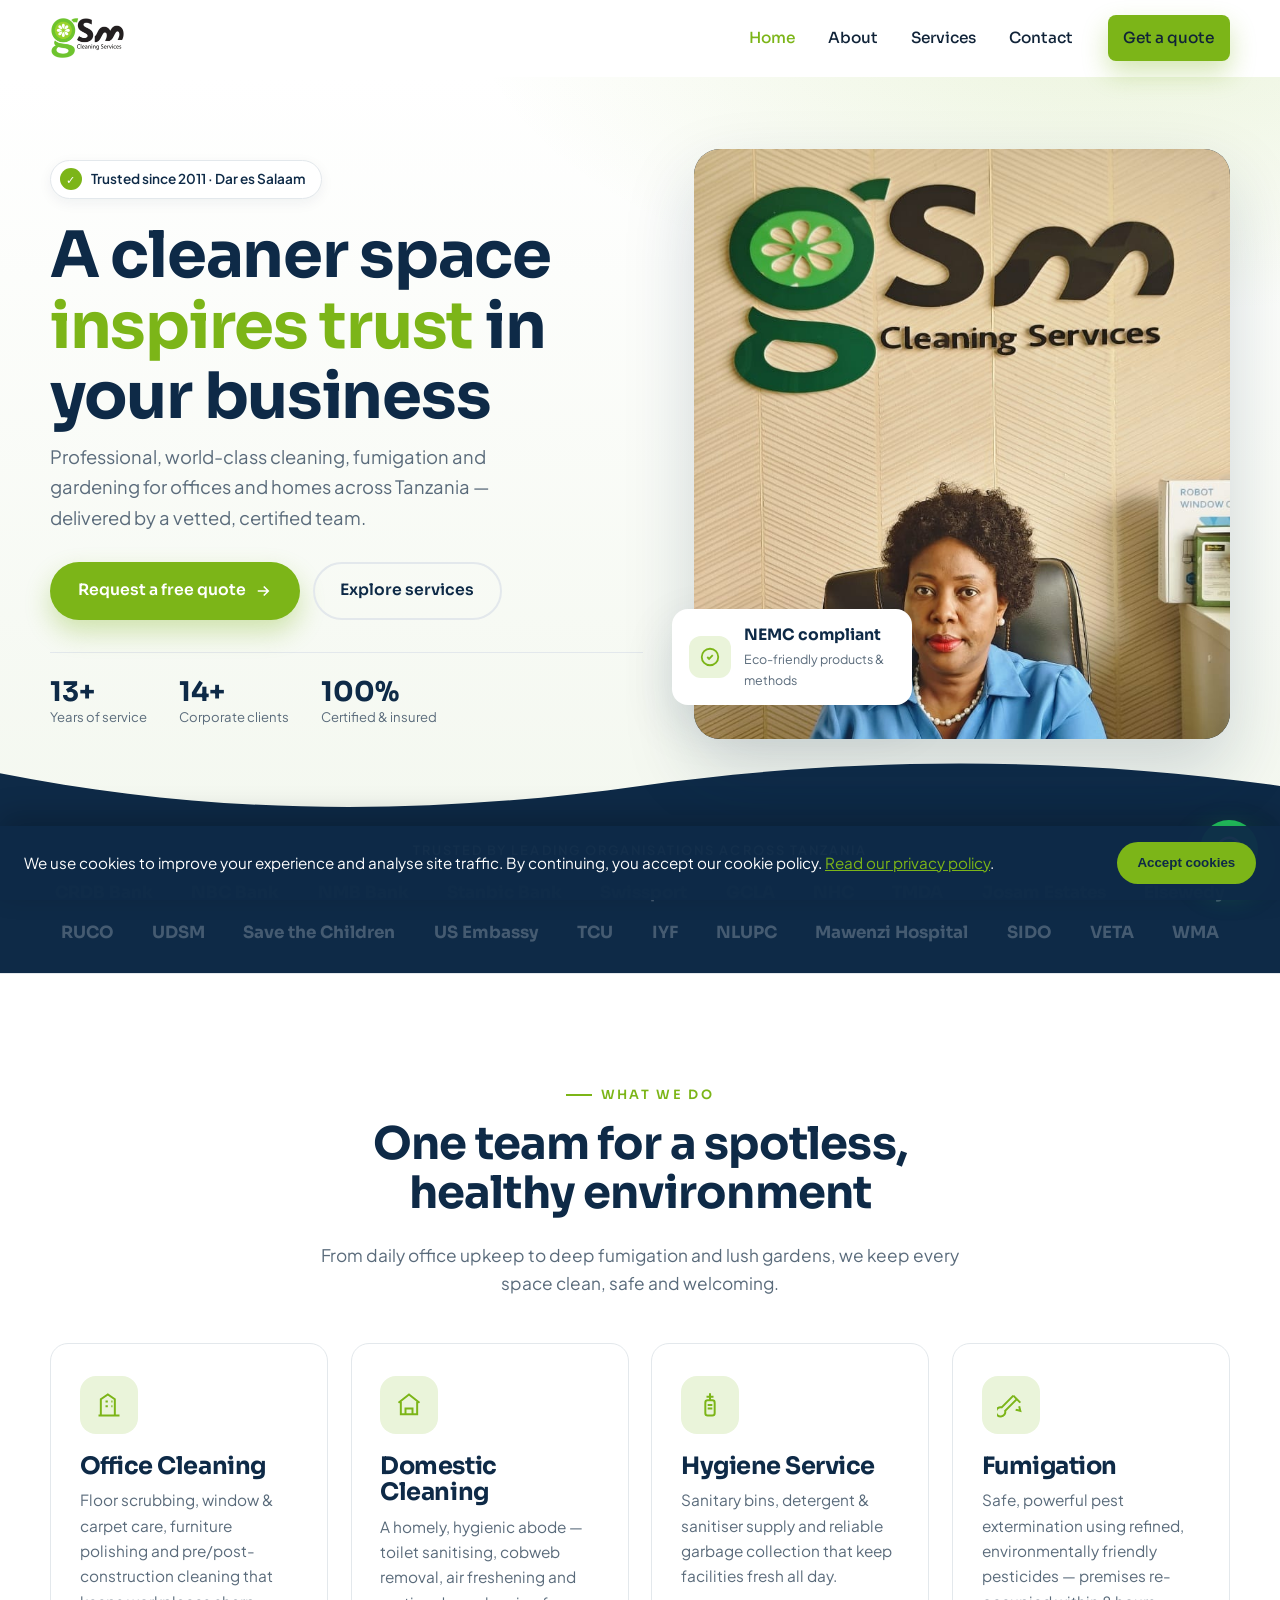
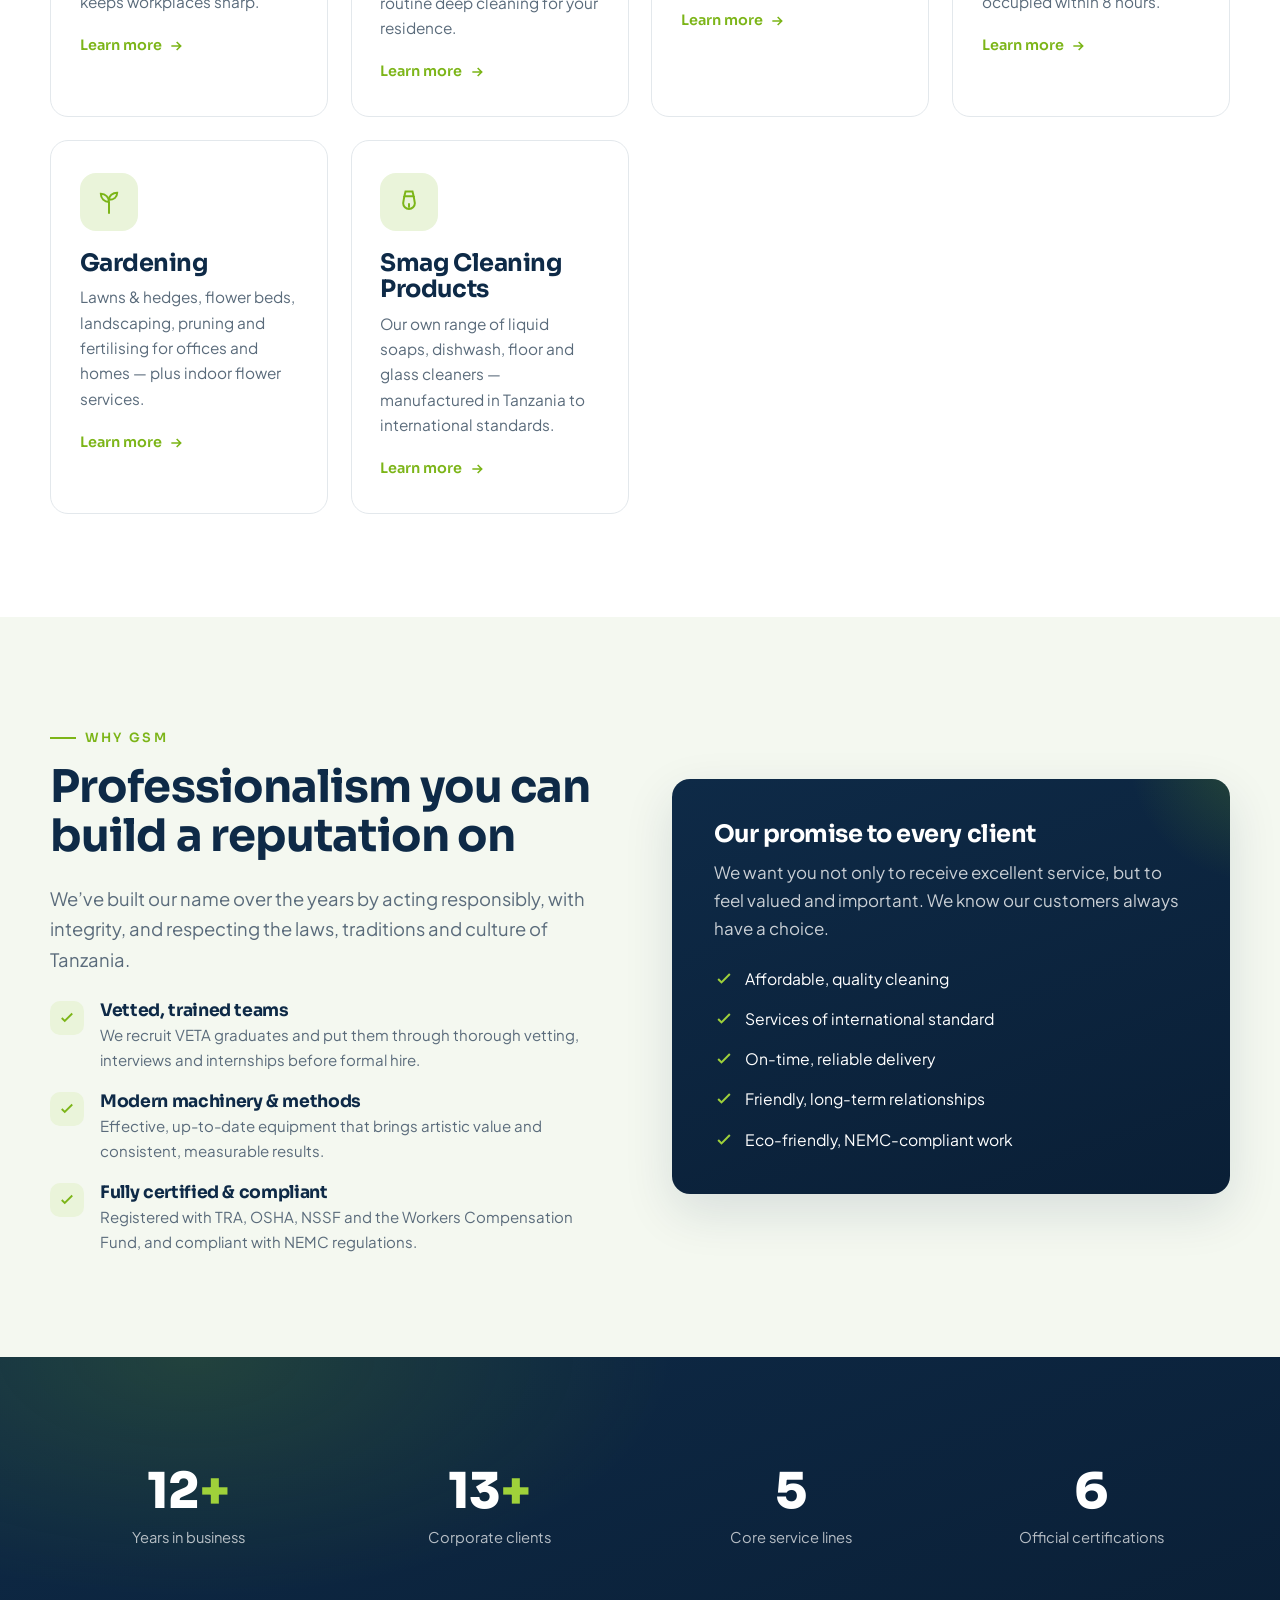
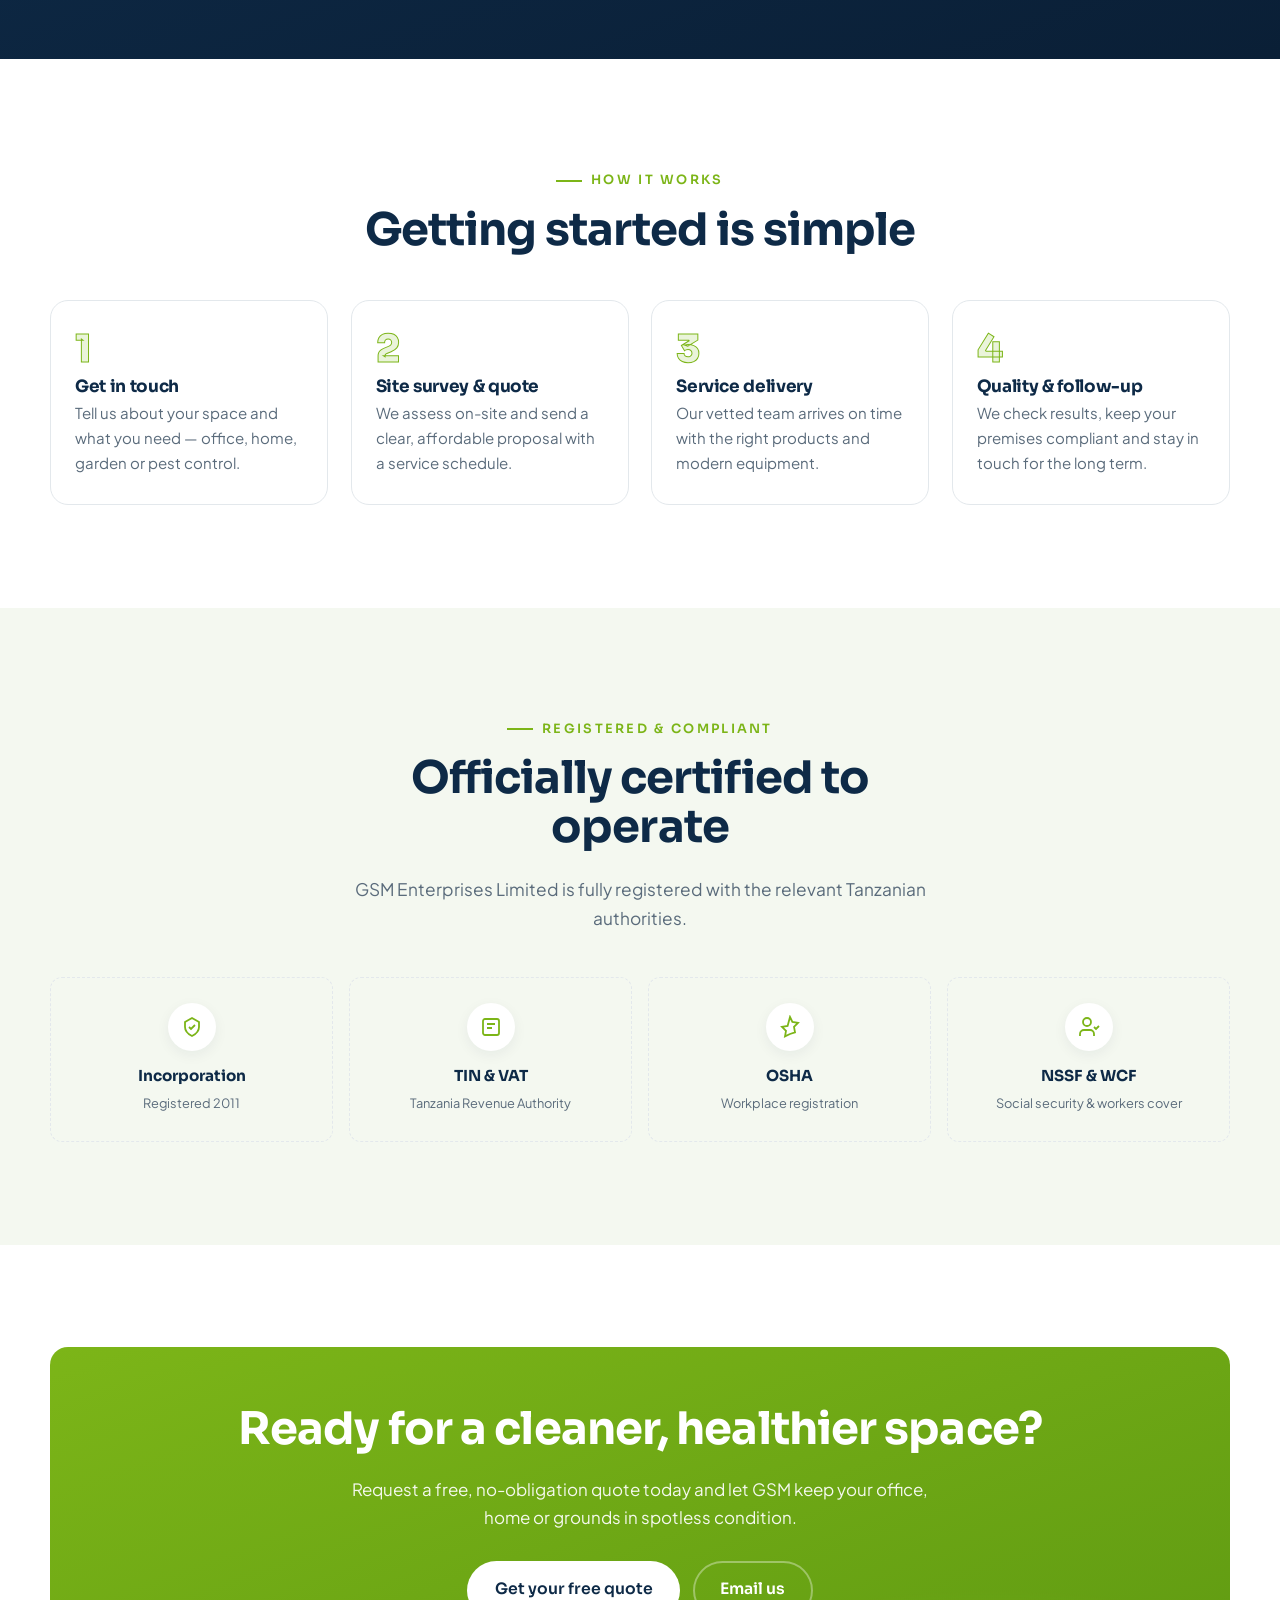
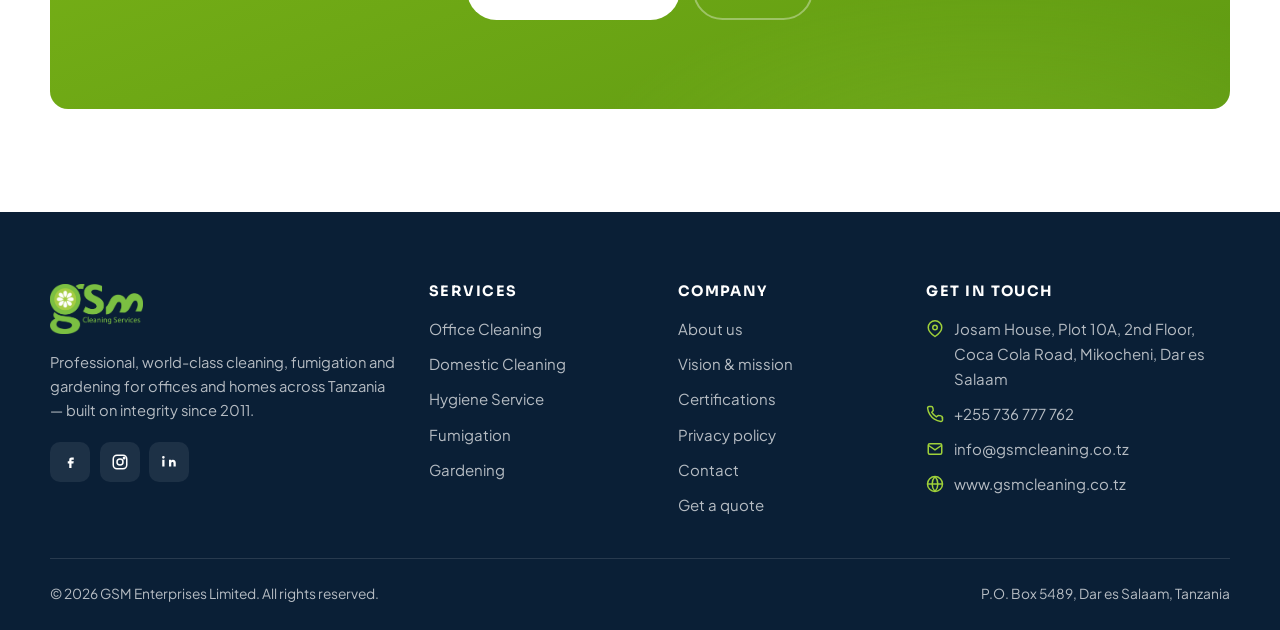
==== commit e3772bf6: "Update trusted client list" ====
--- a/index.html
+++ b/index.html
@@ -109,12 +109,26 @@
       <p style="color:rgba(255,255,255,.55)">Trusted by leading organisations across Tanzania</p>
       <div class="logo-row" style="--c:#fff">
         <span style="color:rgba(255,255,255,.55)">CRDB Bank</span>
+        <span style="color:rgba(255,255,255,.55)">NBC Bank</span>
+        <span style="color:rgba(255,255,255,.55)">NMB Bank</span>
         <span style="color:rgba(255,255,255,.55)">Stanbic Bank</span>
+        <span style="color:rgba(255,255,255,.55)">Swissport</span>
+        <span style="color:rgba(255,255,255,.55)">GCLA</span>
+        <span style="color:rgba(255,255,255,.55)">NHC</span>
+        <span style="color:rgba(255,255,255,.55)">TMDA</span>
+        <span style="color:rgba(255,255,255,.55)">Josam Estates</span>
+        <span style="color:rgba(255,255,255,.55)">Elsewedy</span>
+        <span style="color:rgba(255,255,255,.55)">RUCO</span>
+        <span style="color:rgba(255,255,255,.55)">UDSM</span>
+        <span style="color:rgba(255,255,255,.55)">Save the Children</span>
         <span style="color:rgba(255,255,255,.55)">US Embassy</span>
-        <span style="color:rgba(255,255,255,.55)">SwissPort</span>
-        <span style="color:rgba(255,255,255,.55)">WWF</span>
-        <span style="color:rgba(255,255,255,.55)">Amref</span>
-        <span style="color:rgba(255,255,255,.55)">FNB Bank</span>
+        <span style="color:rgba(255,255,255,.55)">TCU</span>
+        <span style="color:rgba(255,255,255,.55)">IYF</span>
+        <span style="color:rgba(255,255,255,.55)">NLUPC</span>
+        <span style="color:rgba(255,255,255,.55)">Mawenzi Hospital</span>
+        <span style="color:rgba(255,255,255,.55)">SIDO</span>
+        <span style="color:rgba(255,255,255,.55)">VETA</span>
+        <span style="color:rgba(255,255,255,.55)">WMA</span>
       </div>
     </div>
   </section>
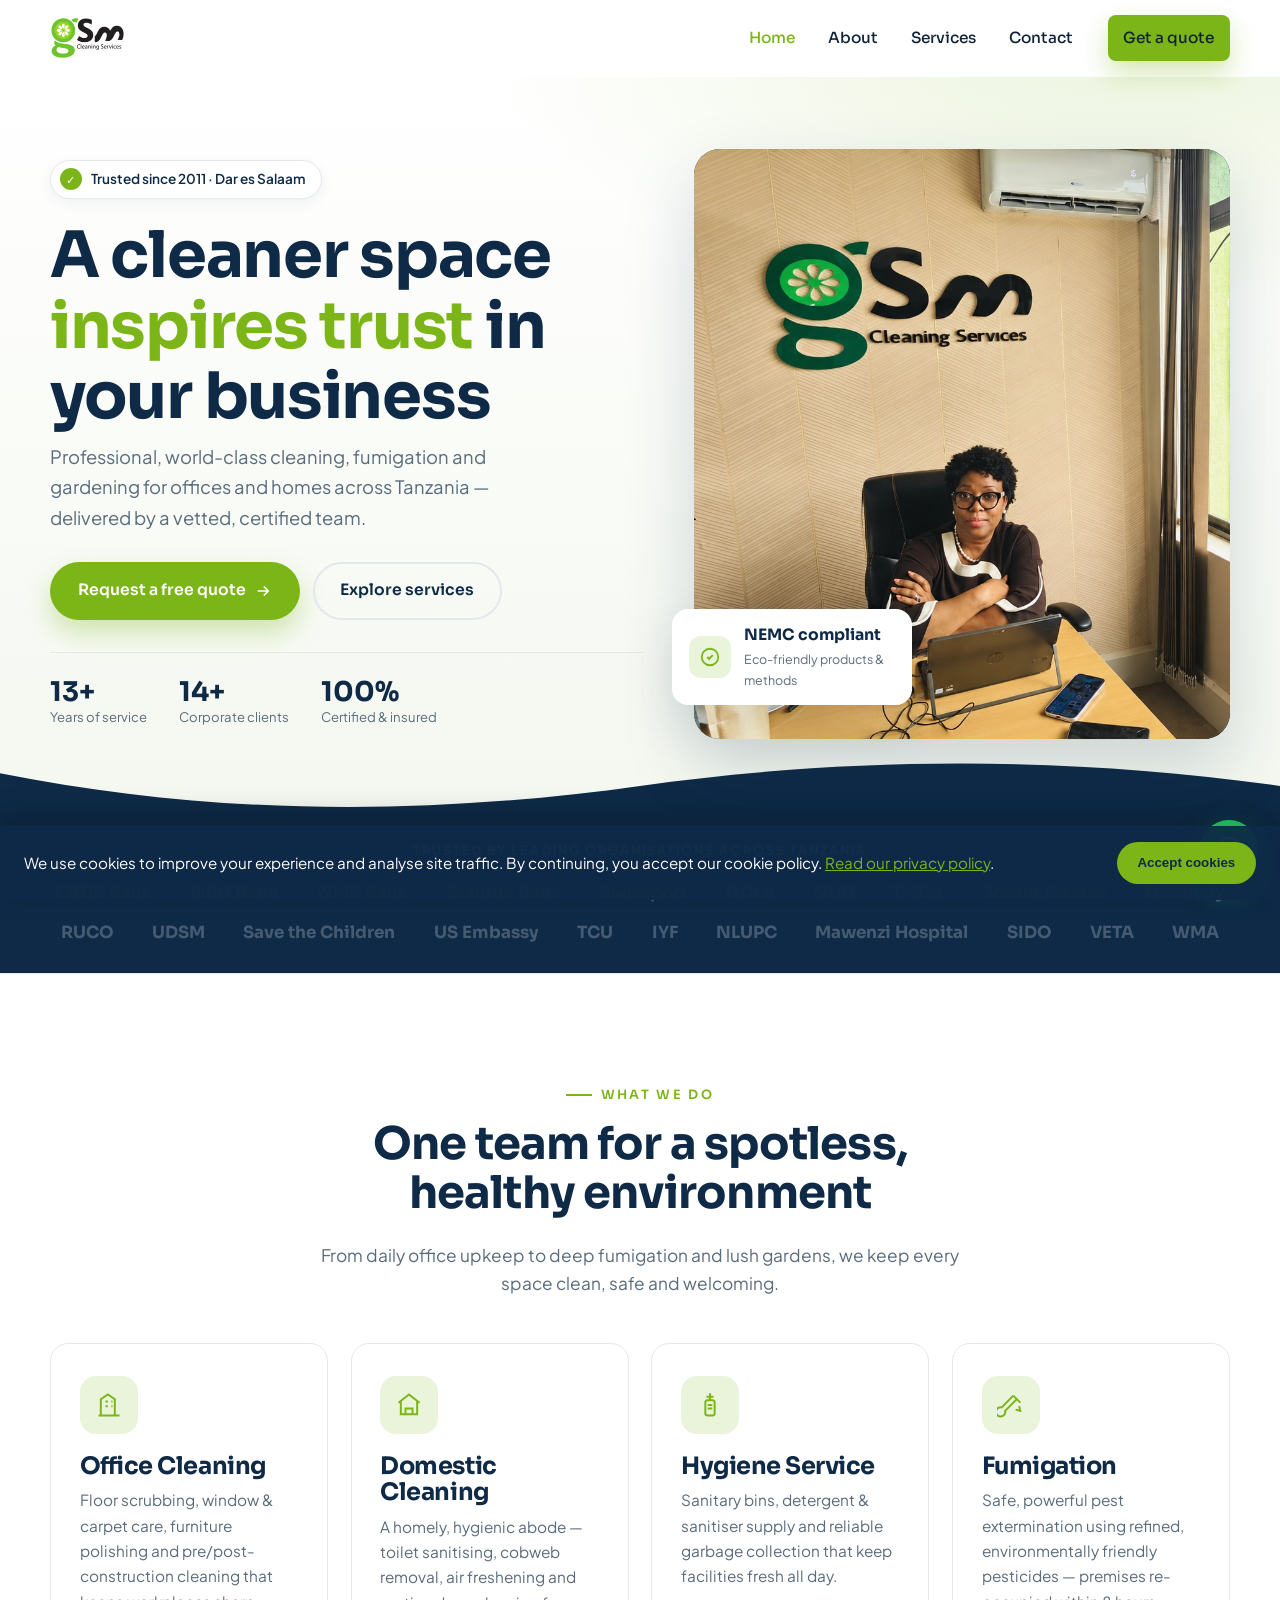
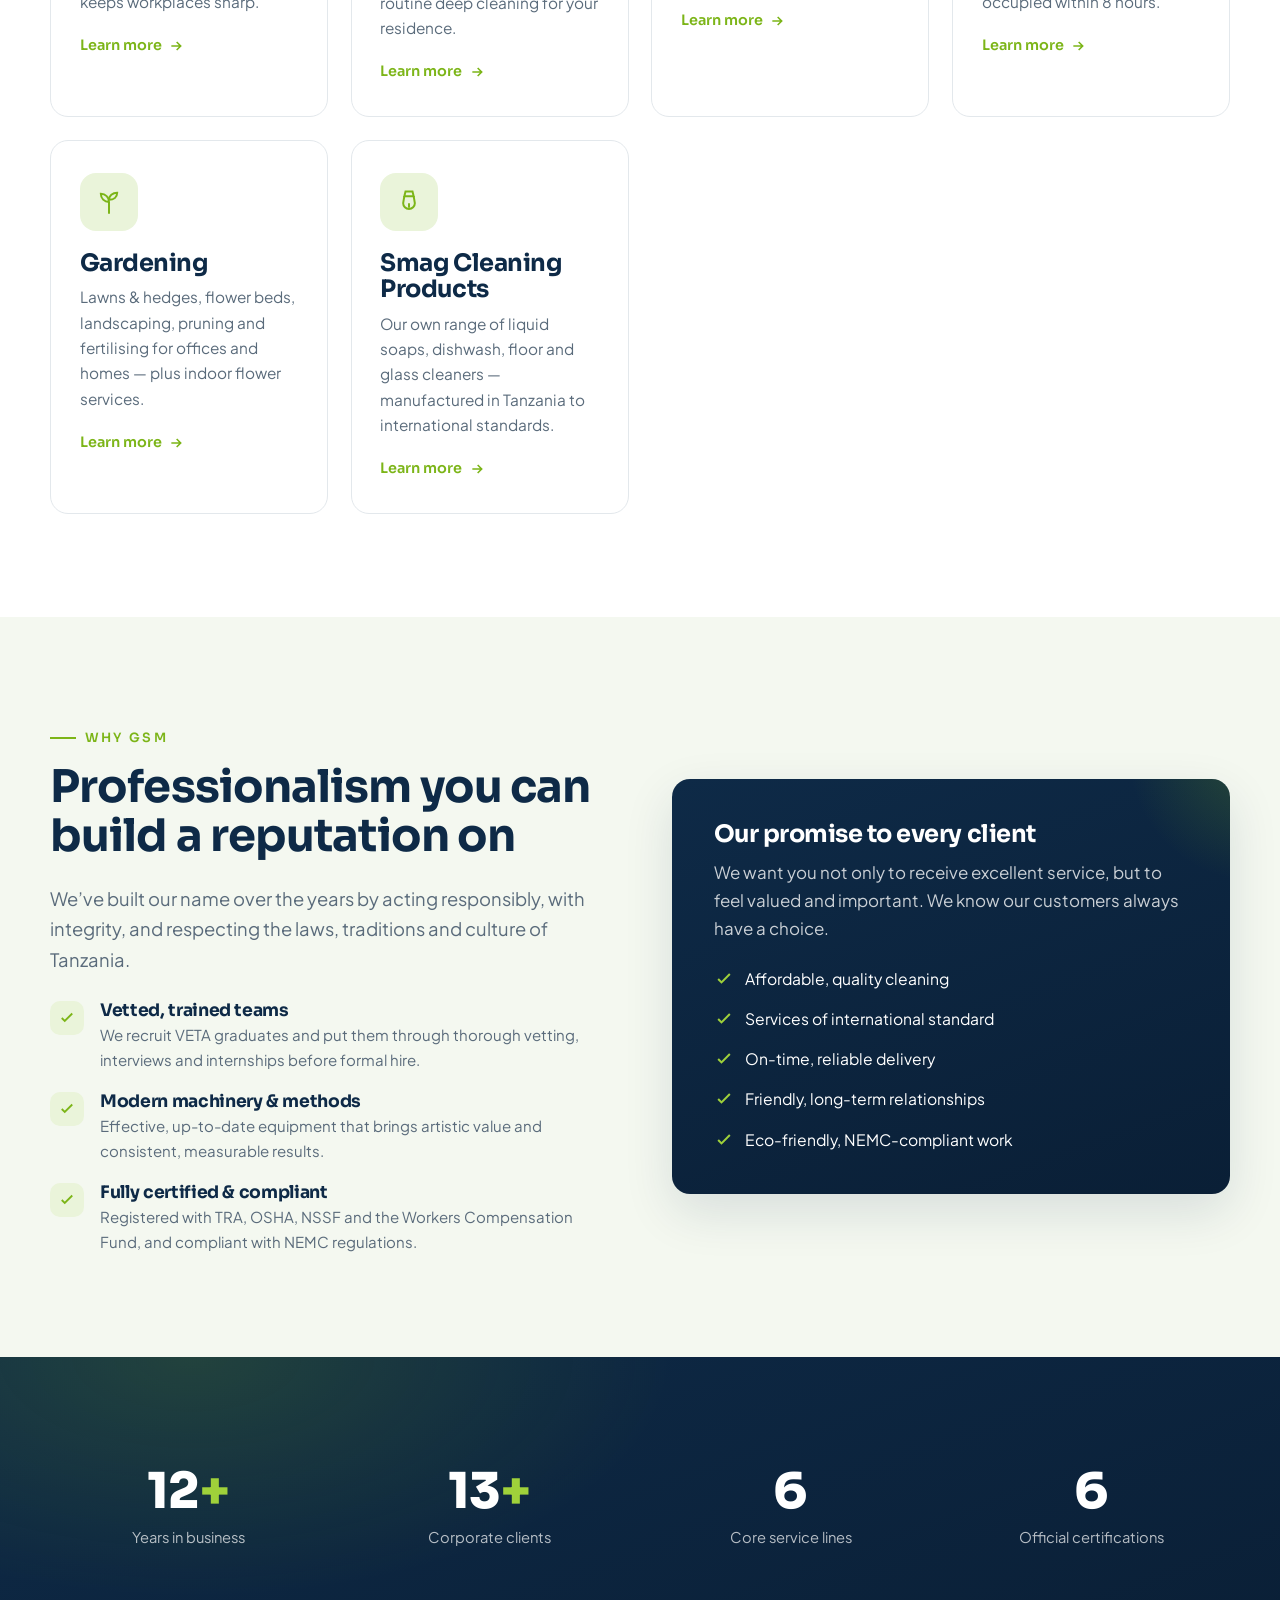
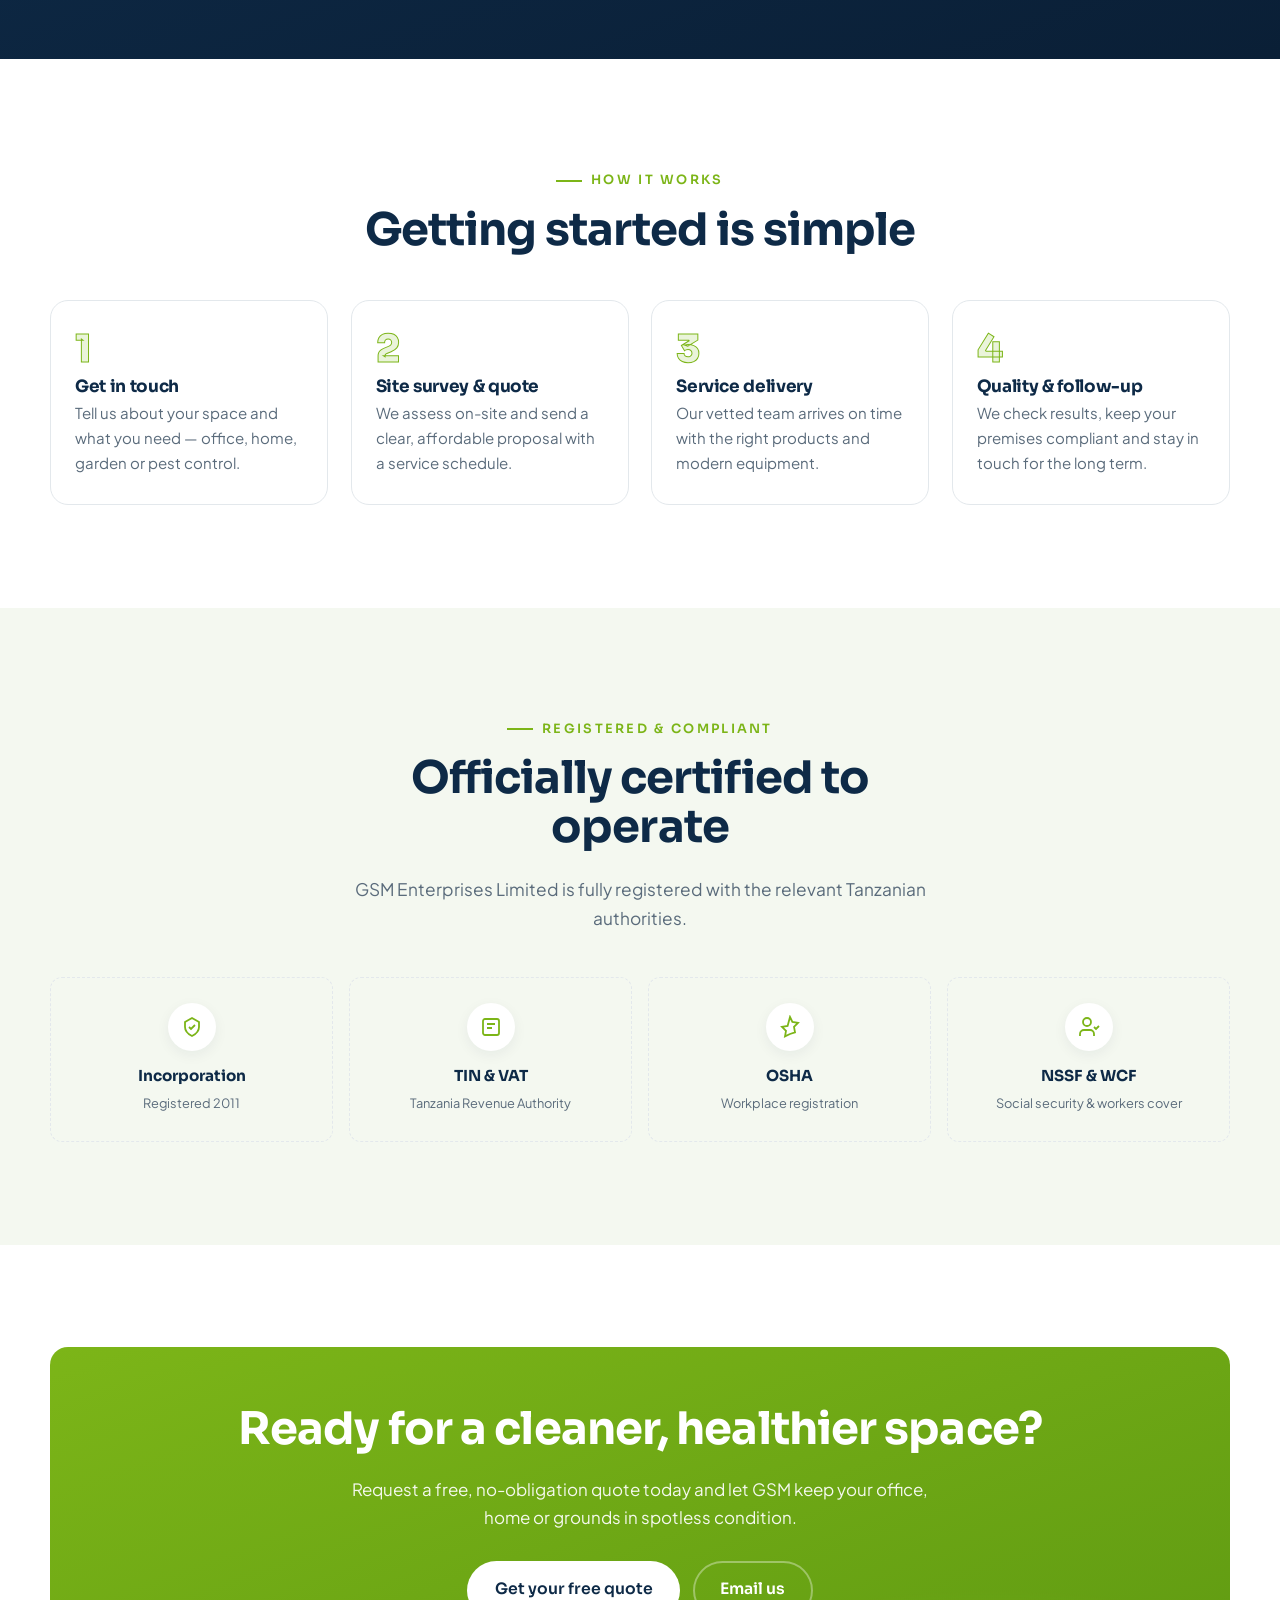
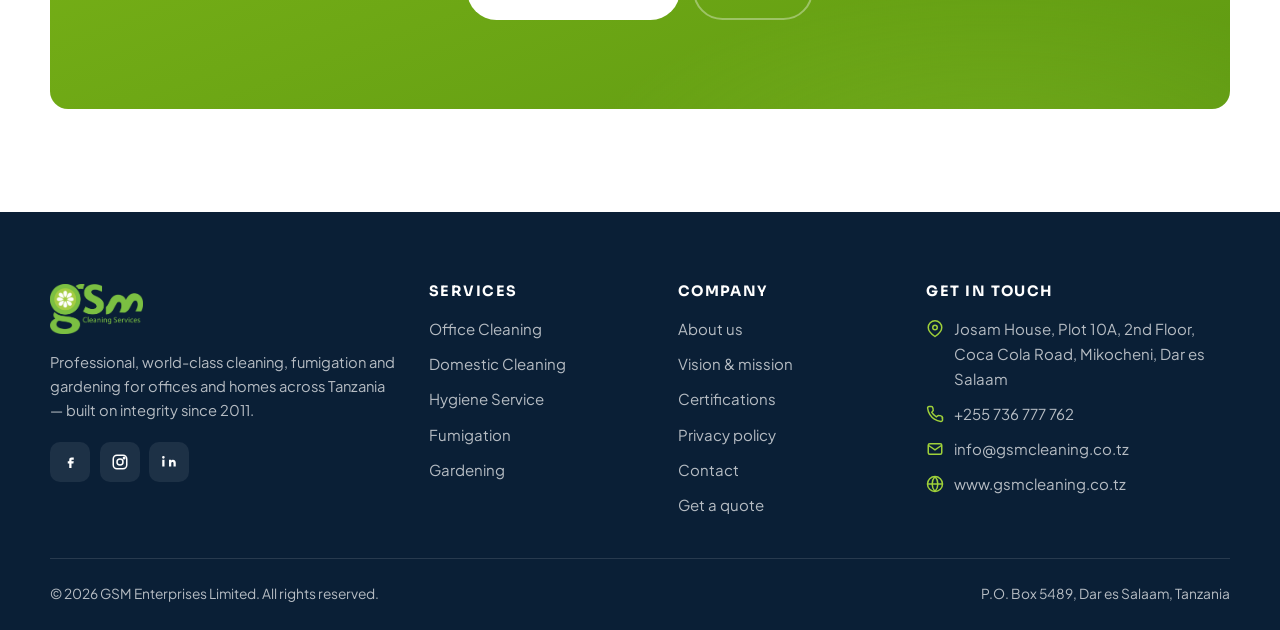
==== commit 964fcd8c: "Update homepage hero image" ====
--- a/index.html
+++ b/index.html
@@ -84,7 +84,7 @@
       <div class="hero-visual reveal" data-delay="120">
         <span class="hero-blob" aria-hidden="true"></span>
         <div class="hero-photo">
-          <img src="images/hero.jpeg" alt="GSM cleaning team at work">
+          <img src="images/hero.jpg" alt="GSM Cleaning Services office">
         </div>
         <div class="hero-float">
           <span class="ic">
--- a/css/styles.css
+++ b/css/styles.css
@@ -1049,6 +1049,12 @@
 @media (max-width: 940px) {
   .hero-grid { grid-template-columns: 1fr; }
   .hero-visual { max-width: 460px; margin-inline: auto; order: -1; }
+  .hero-photo img {
+    object-fit: cover;
+    object-position: right bottom;
+    transform: scale(1.18);
+    transform-origin: right bottom;
+  }
   .hero-float {
     position: static;
     width: 100%;
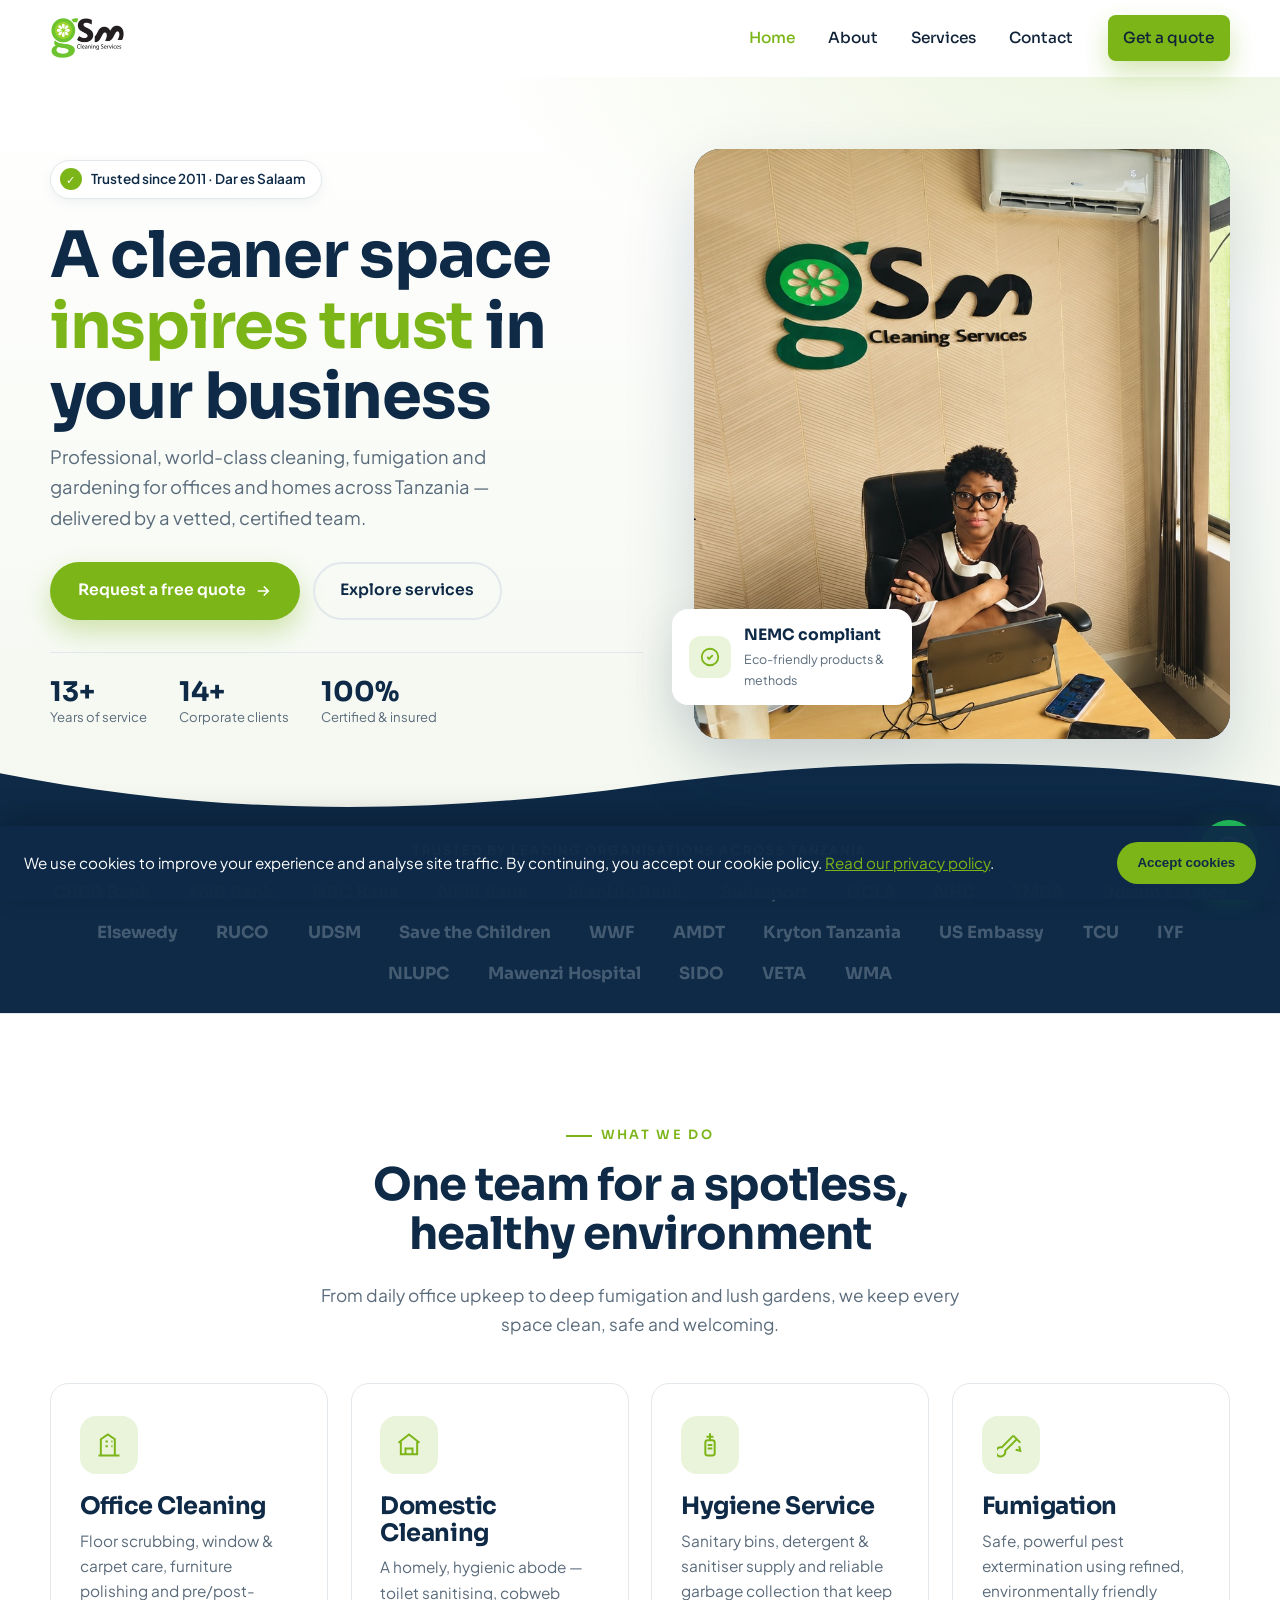
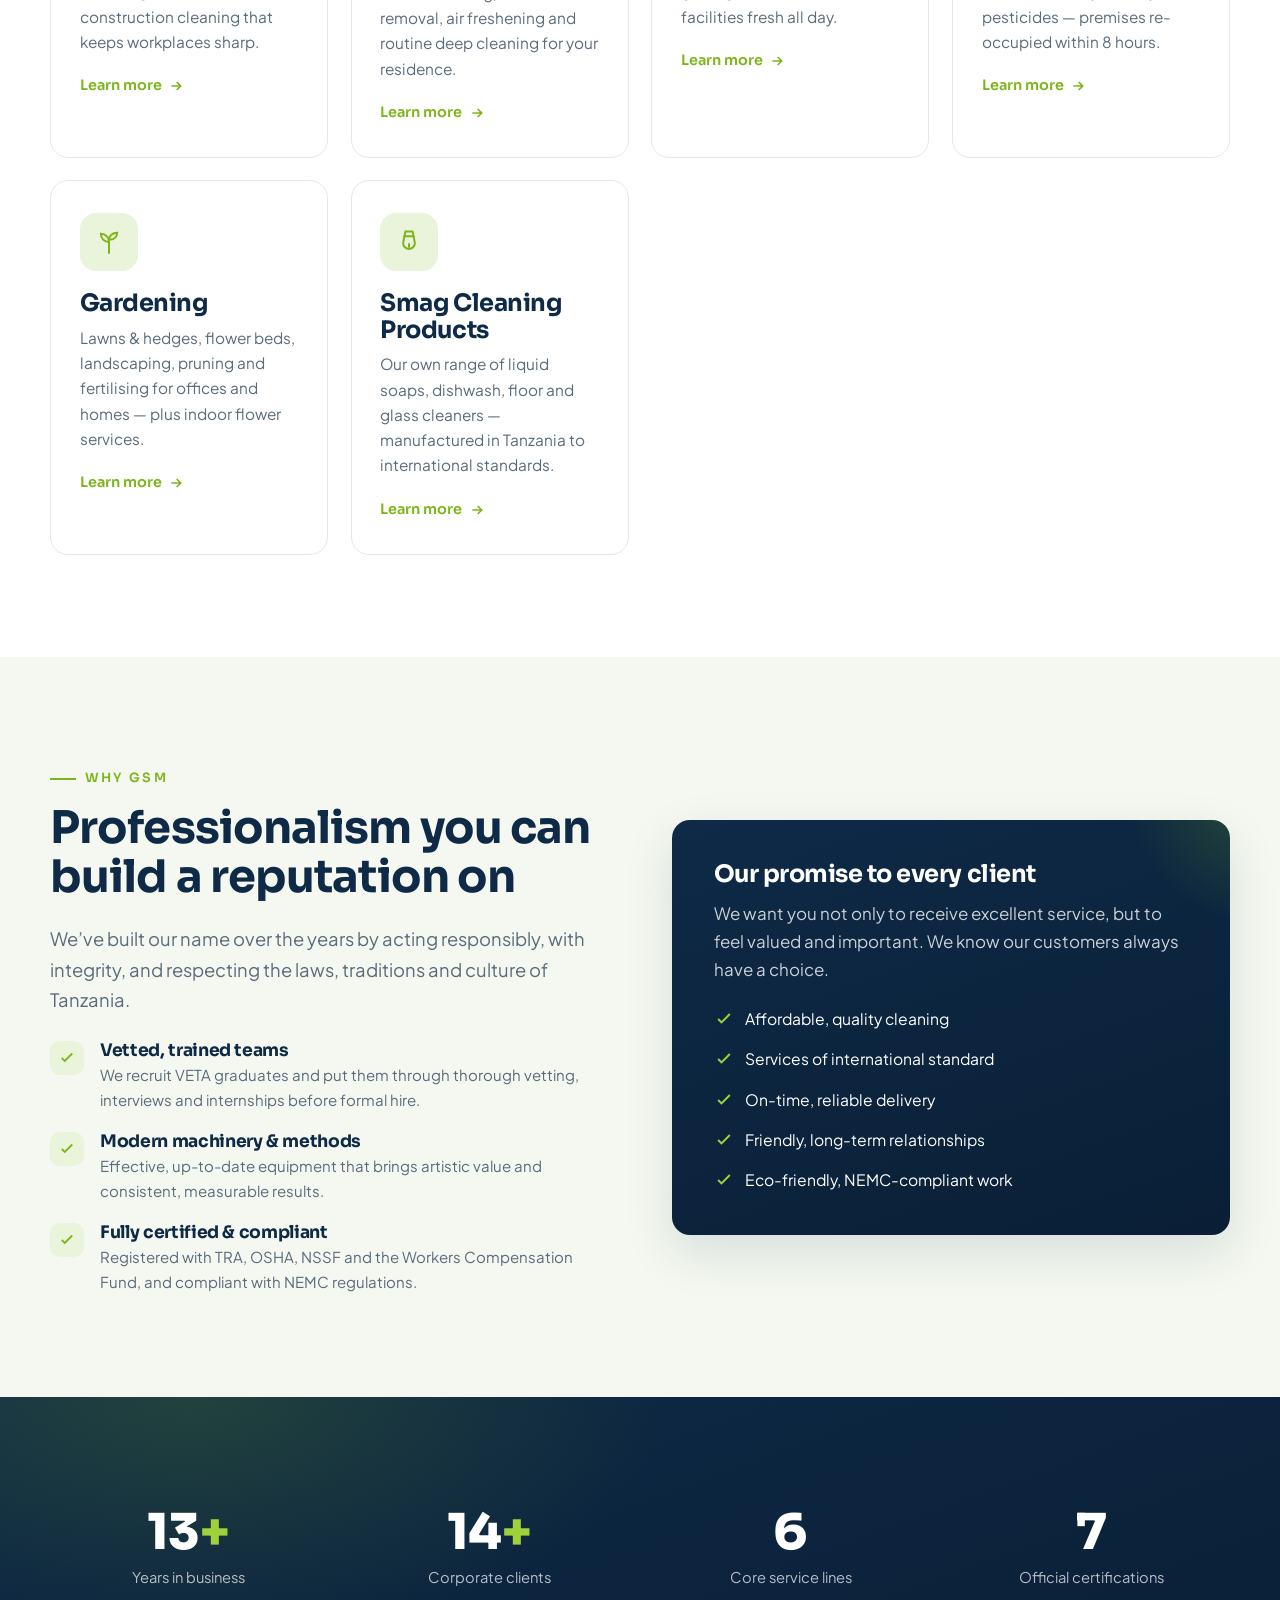
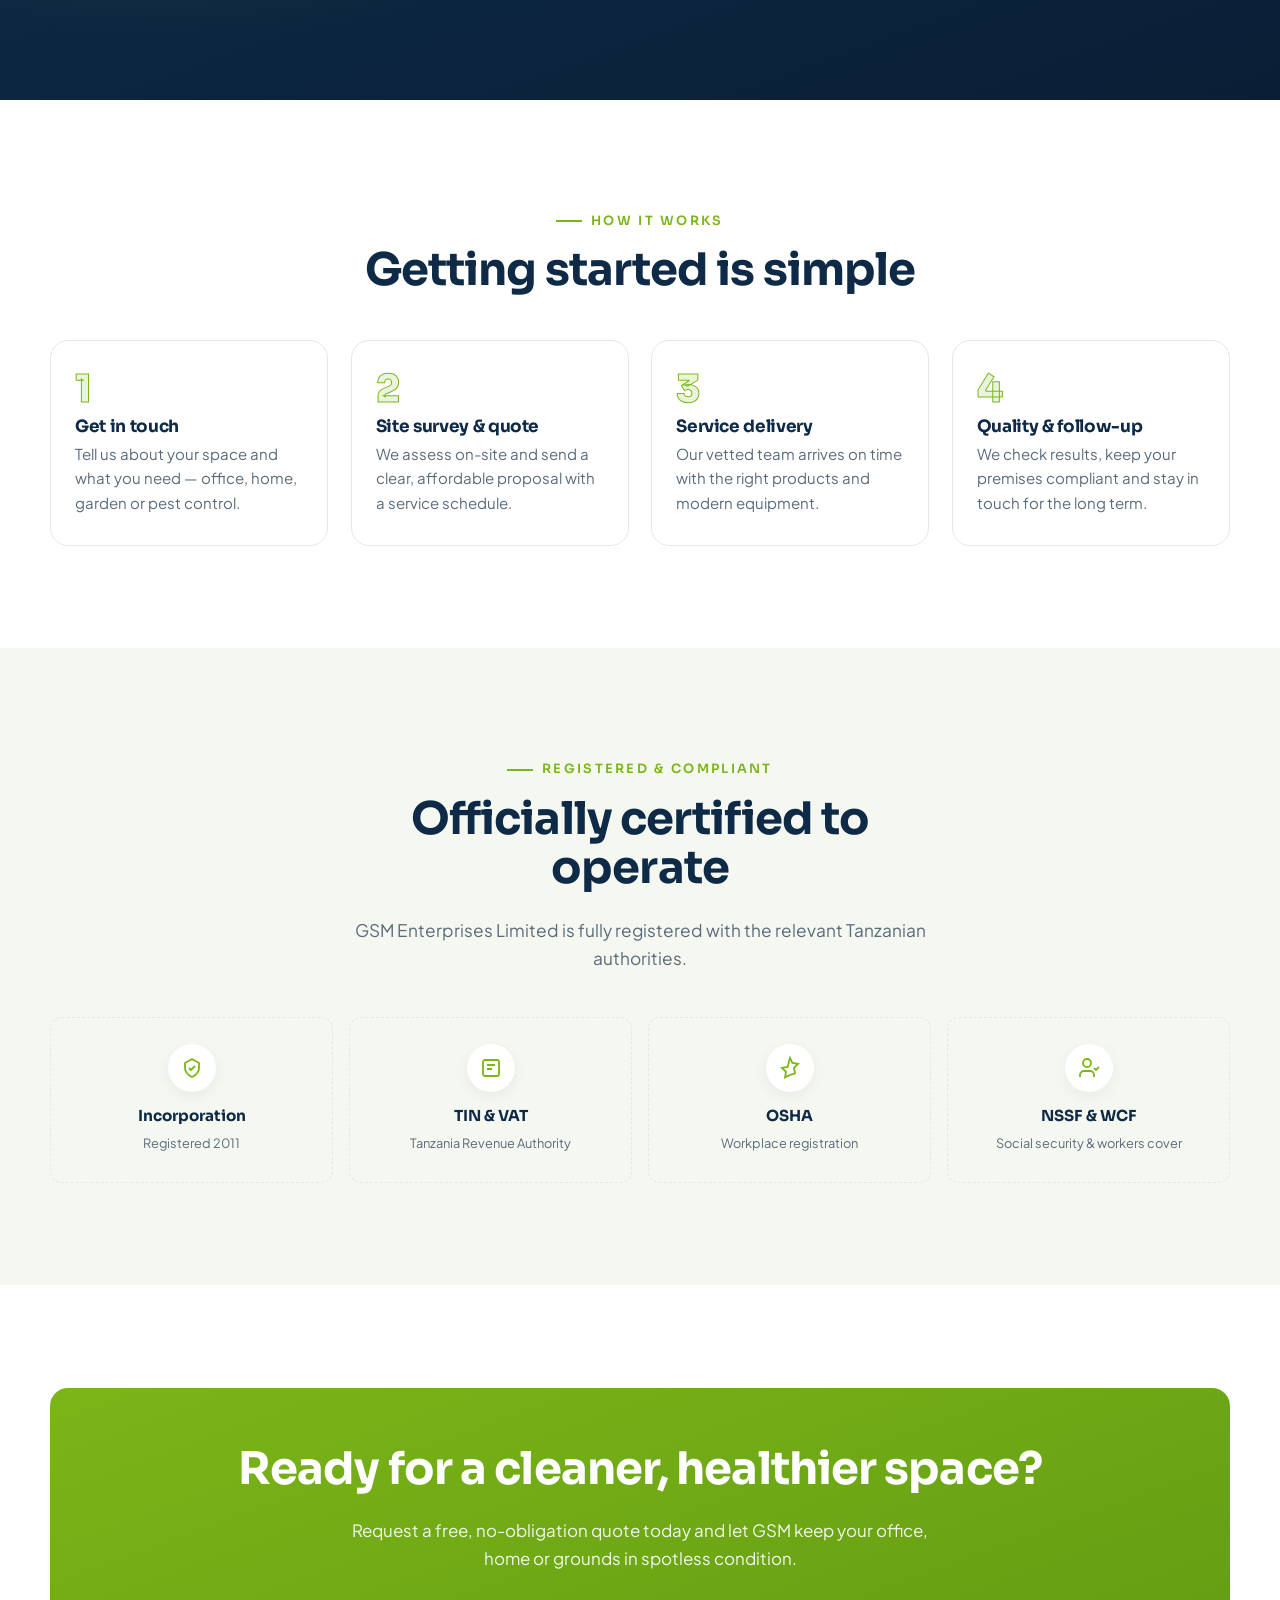
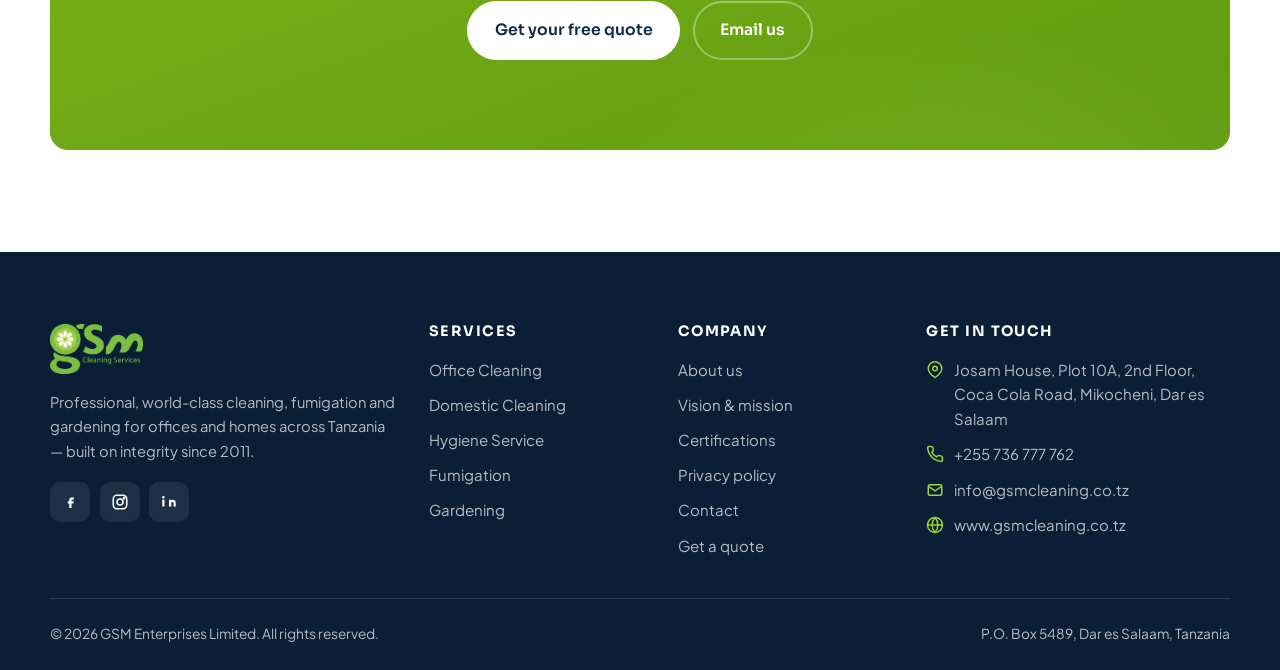
==== commit ca56a60f: "Add new organisations to customer lists" ====
--- a/index.html
+++ b/index.html
@@ -109,6 +109,7 @@
       <p style="color:rgba(255,255,255,.55)">Trusted by leading organisations across Tanzania</p>
       <div class="logo-row" style="--c:#fff">
         <span style="color:rgba(255,255,255,.55)">CRDB Bank</span>
+        <span style="color:rgba(255,255,255,.55)">FNB Bank</span>
         <span style="color:rgba(255,255,255,.55)">NBC Bank</span>
         <span style="color:rgba(255,255,255,.55)">NMB Bank</span>
         <span style="color:rgba(255,255,255,.55)">Stanbic Bank</span>
@@ -121,6 +122,9 @@
         <span style="color:rgba(255,255,255,.55)">RUCO</span>
         <span style="color:rgba(255,255,255,.55)">UDSM</span>
         <span style="color:rgba(255,255,255,.55)">Save the Children</span>
+        <span style="color:rgba(255,255,255,.55)">WWF</span>
+        <span style="color:rgba(255,255,255,.55)">AMDT</span>
+        <span style="color:rgba(255,255,255,.55)">Kryton Tanzania</span>
         <span style="color:rgba(255,255,255,.55)">US Embassy</span>
         <span style="color:rgba(255,255,255,.55)">TCU</span>
         <span style="color:rgba(255,255,255,.55)">IYF</span>
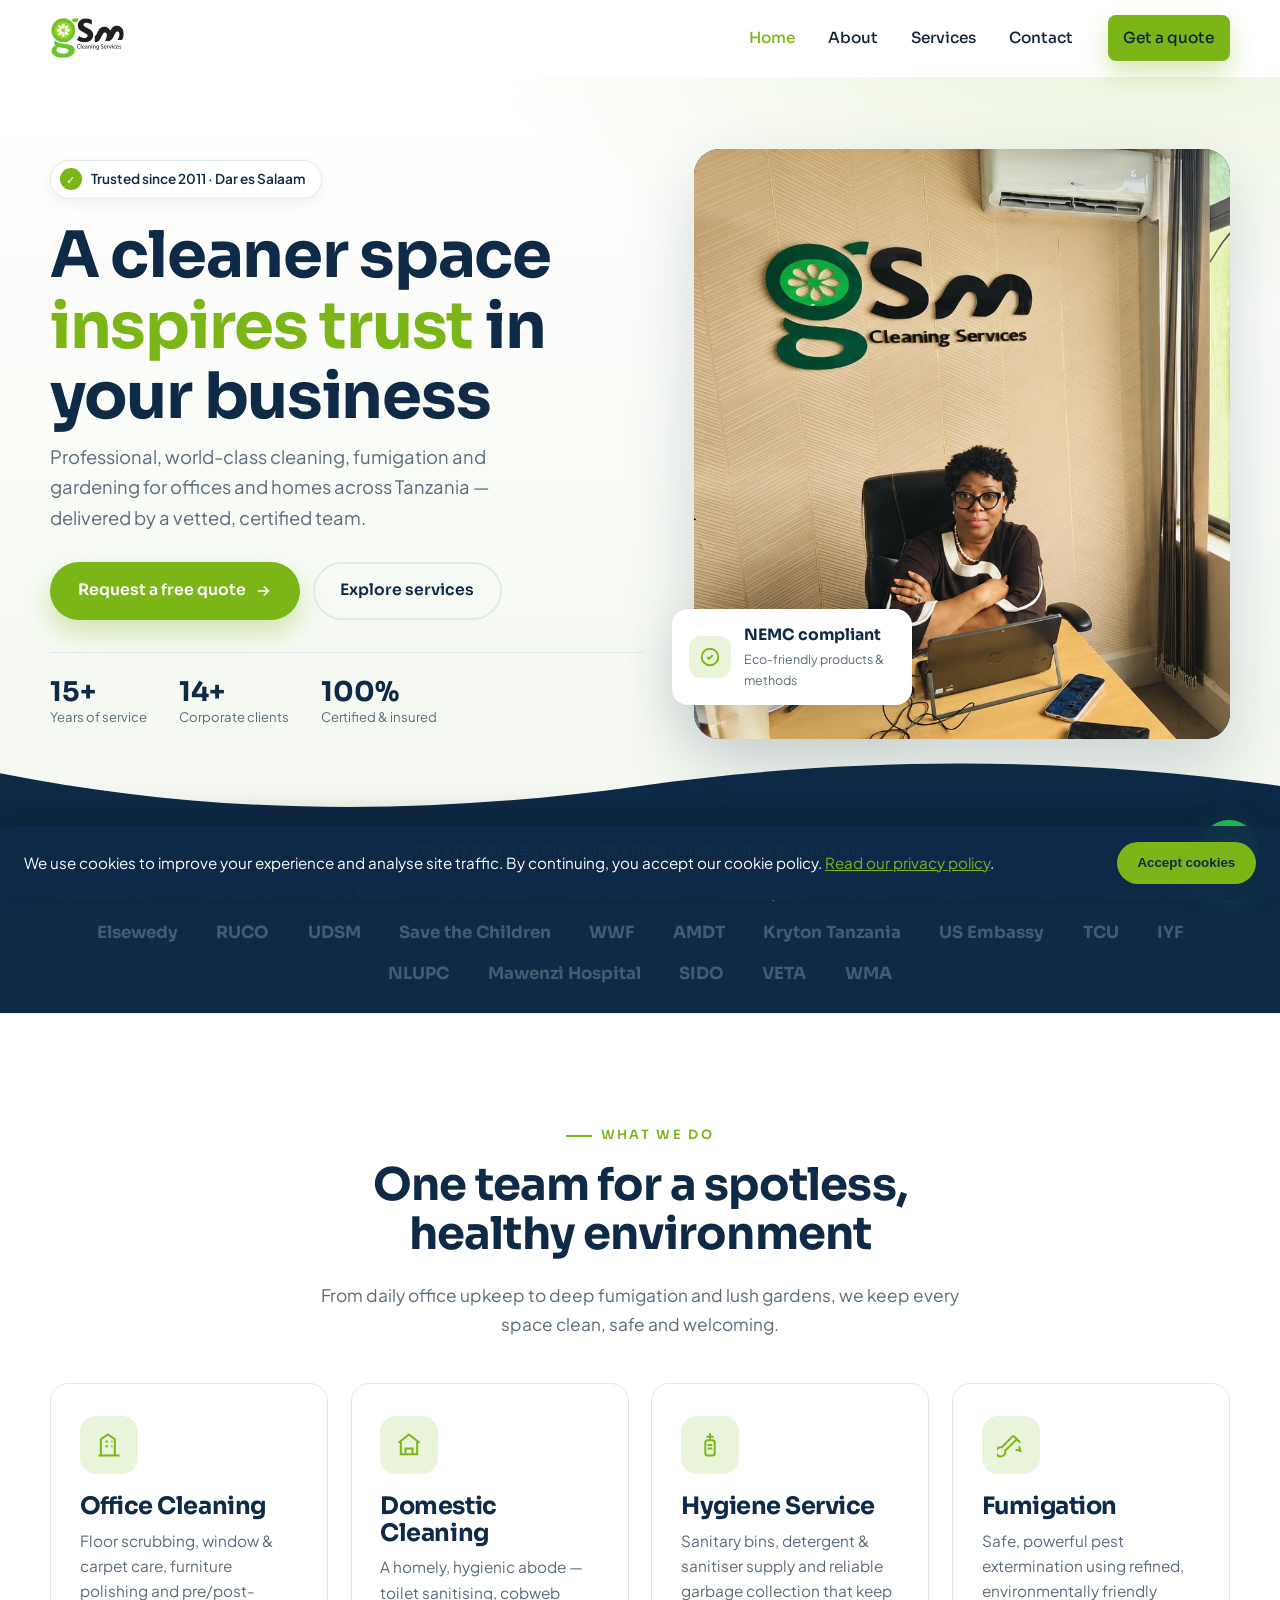
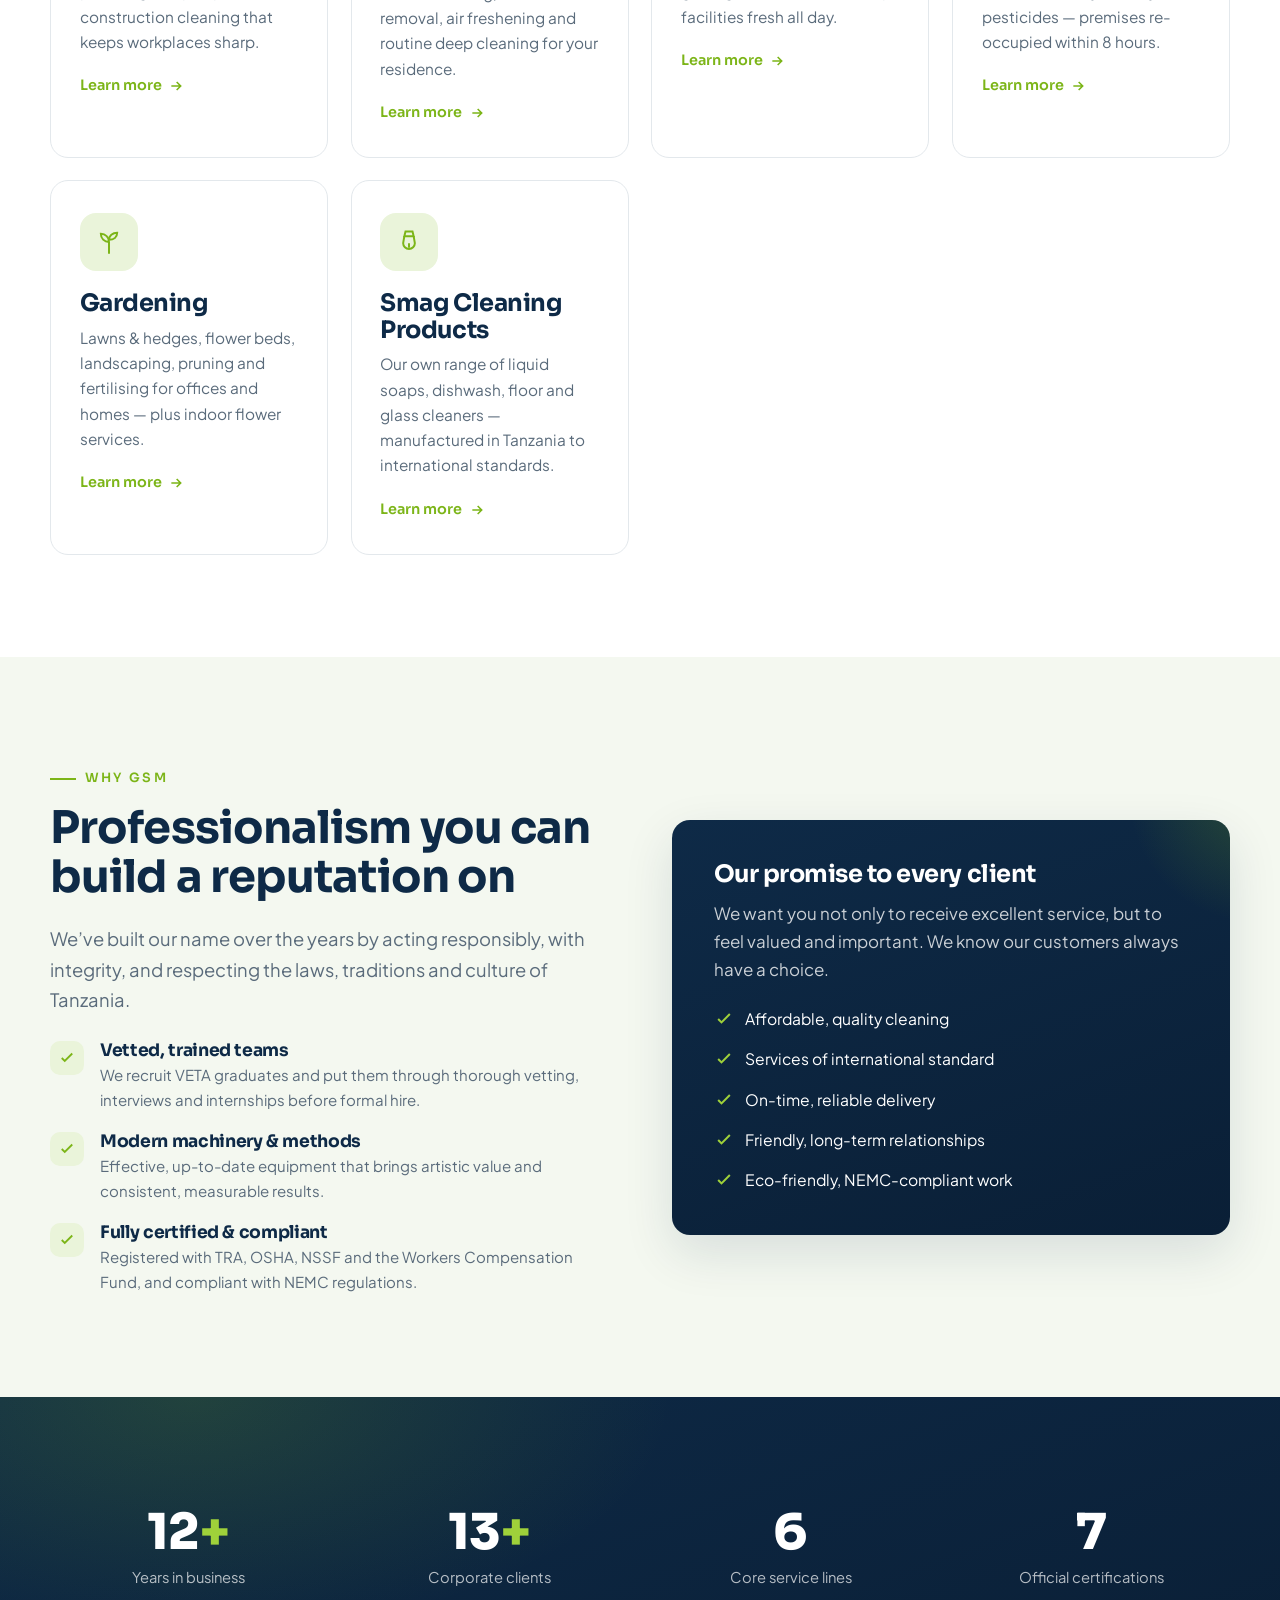
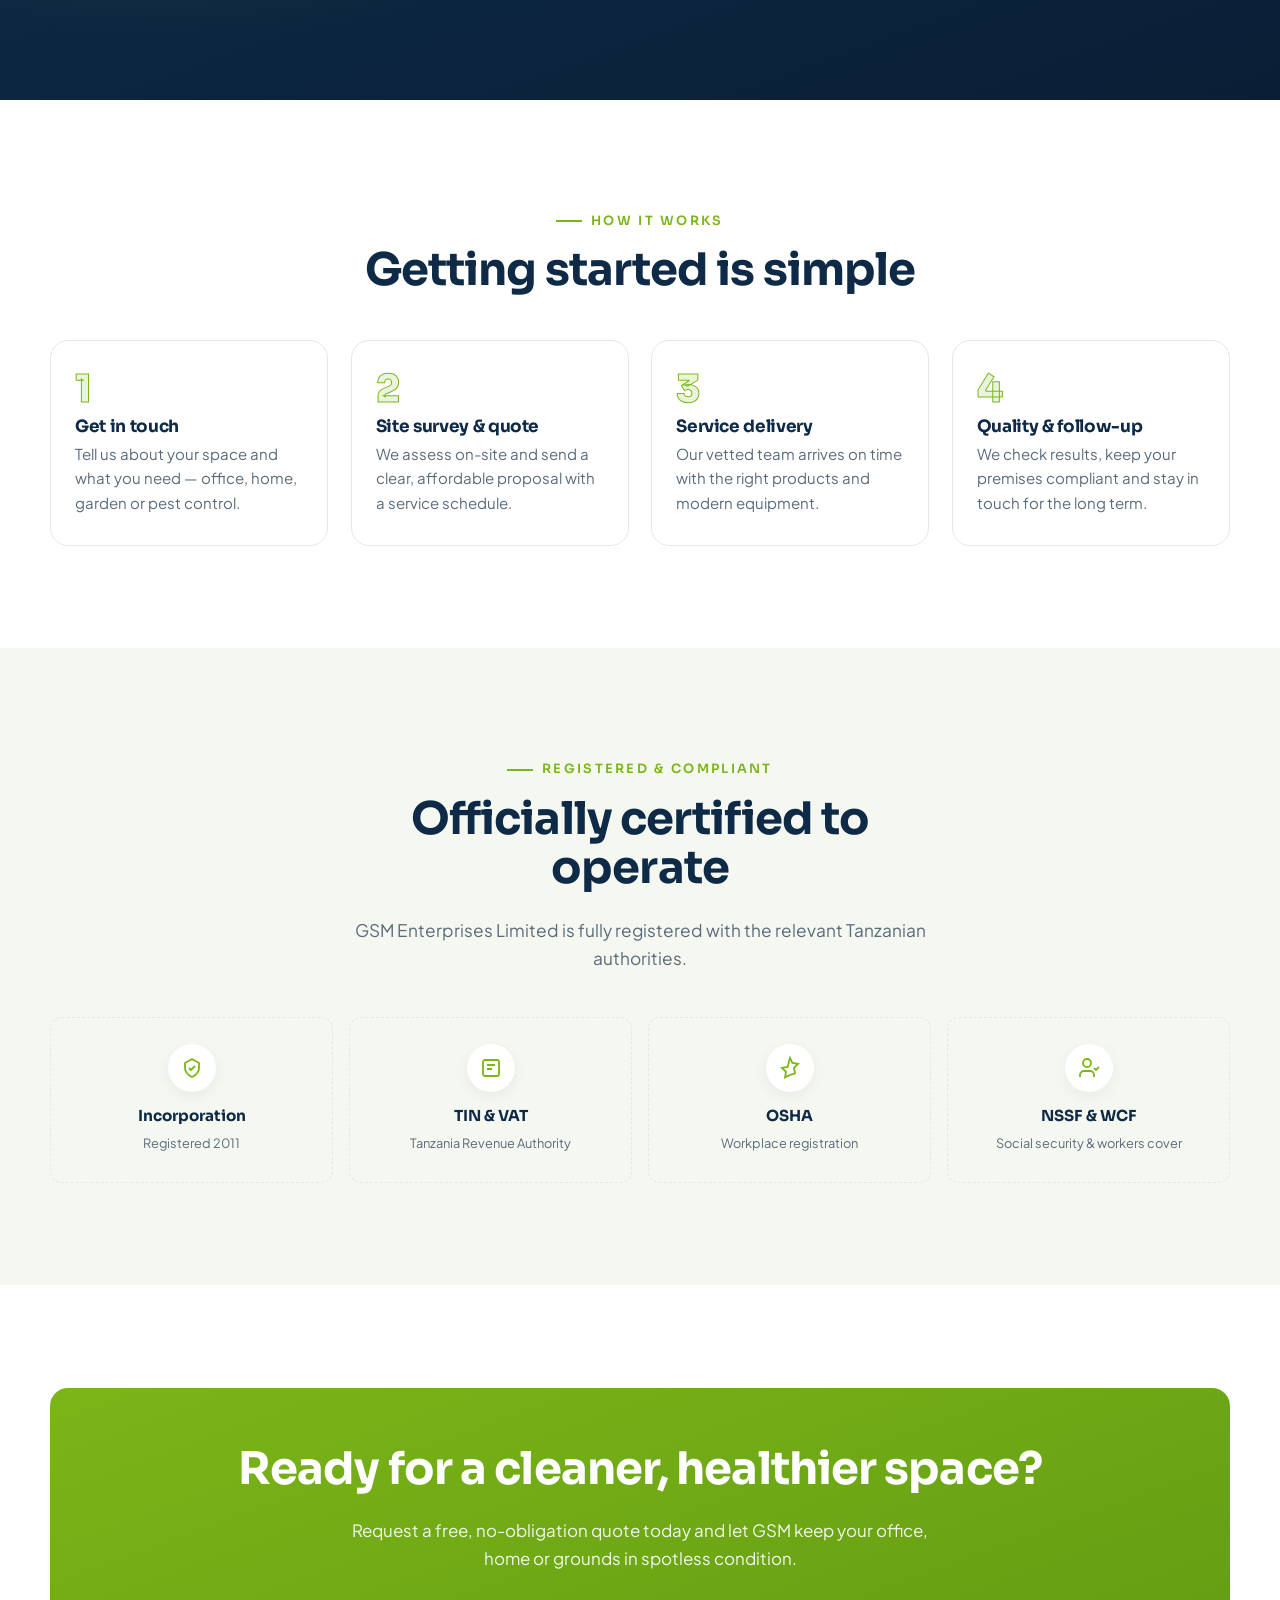
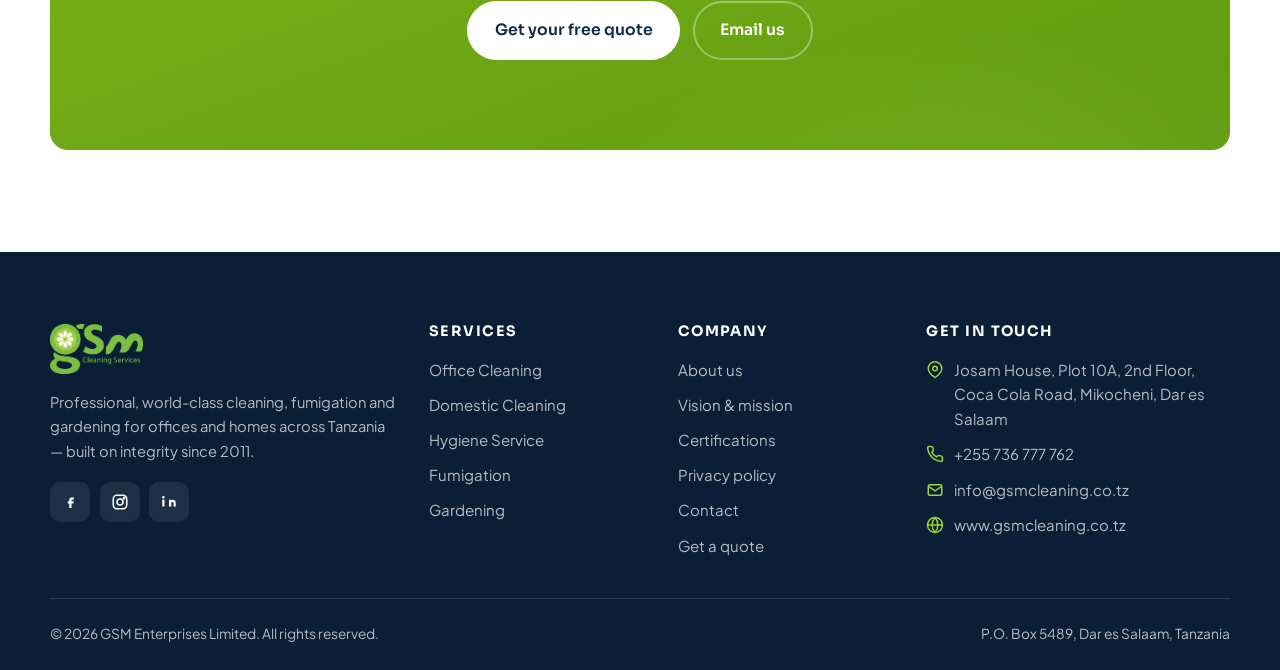
==== commit daaf4d7a: "Update years of service to 15" ====
--- a/index.html
+++ b/index.html
@@ -75,7 +75,7 @@
           <a href="services.html" class="btn btn-ghost">Explore services</a>
         </div>
         <div class="hero-trust">
-          <div><div class="num">13+</div><div class="lbl">Years of service</div></div>
+          <div><div class="num">15+</div><div class="lbl">Years of service</div></div>
           <div><div class="num">14+</div><div class="lbl">Corporate clients</div></div>
           <div><div class="num">100%</div><div class="lbl">Certified &amp; insured</div></div>
         </div>
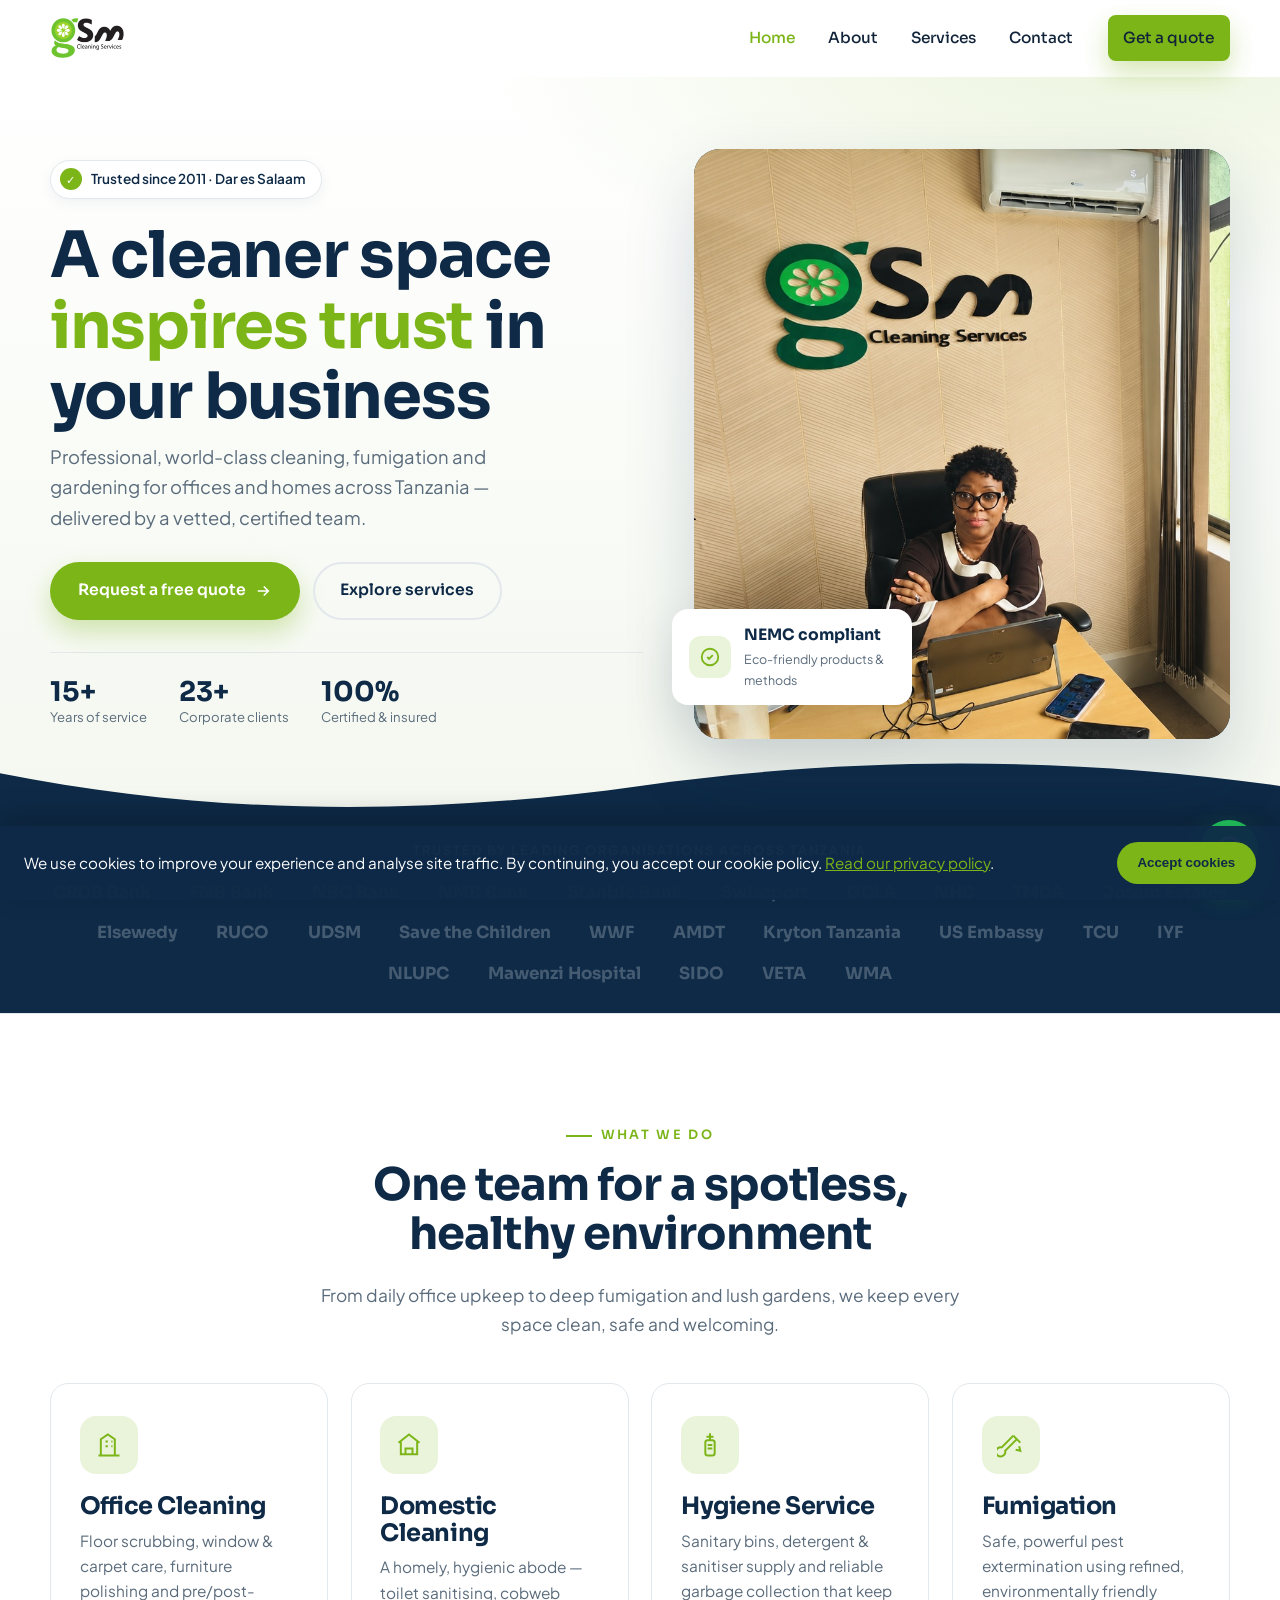
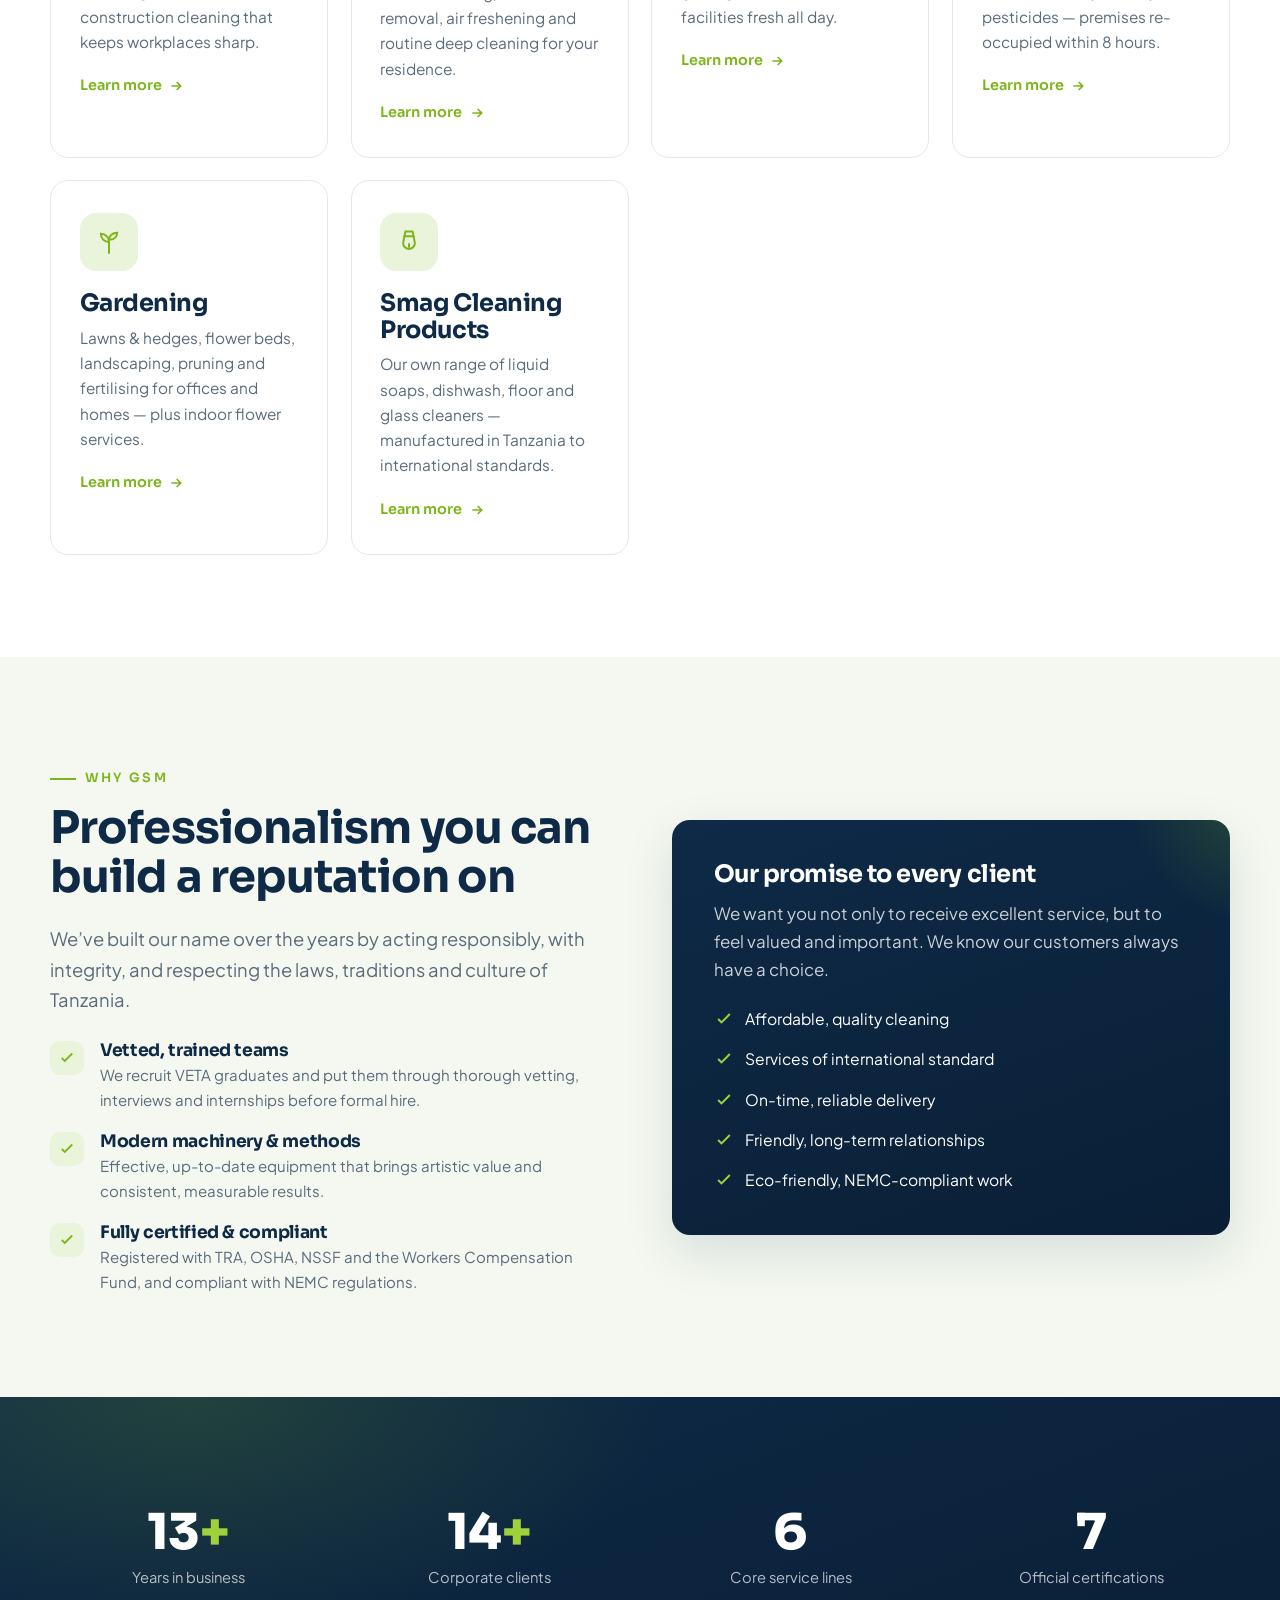
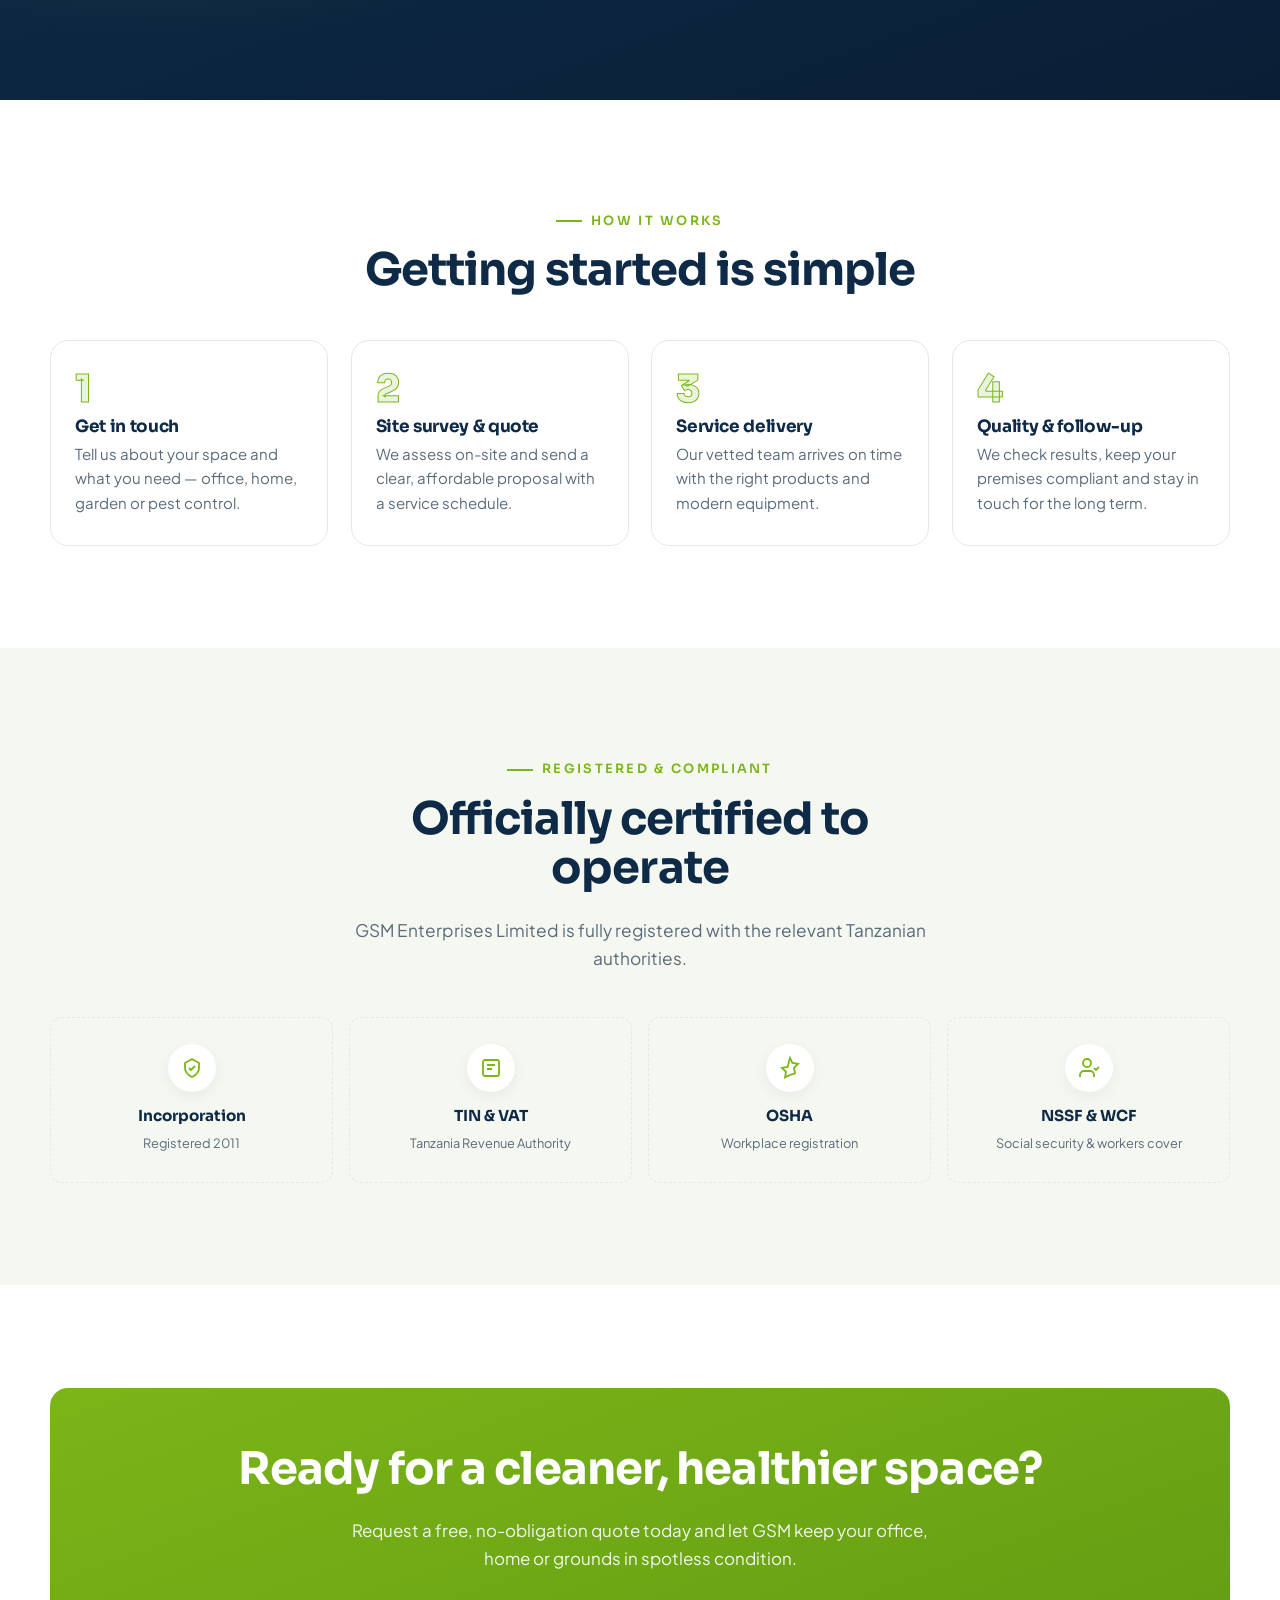
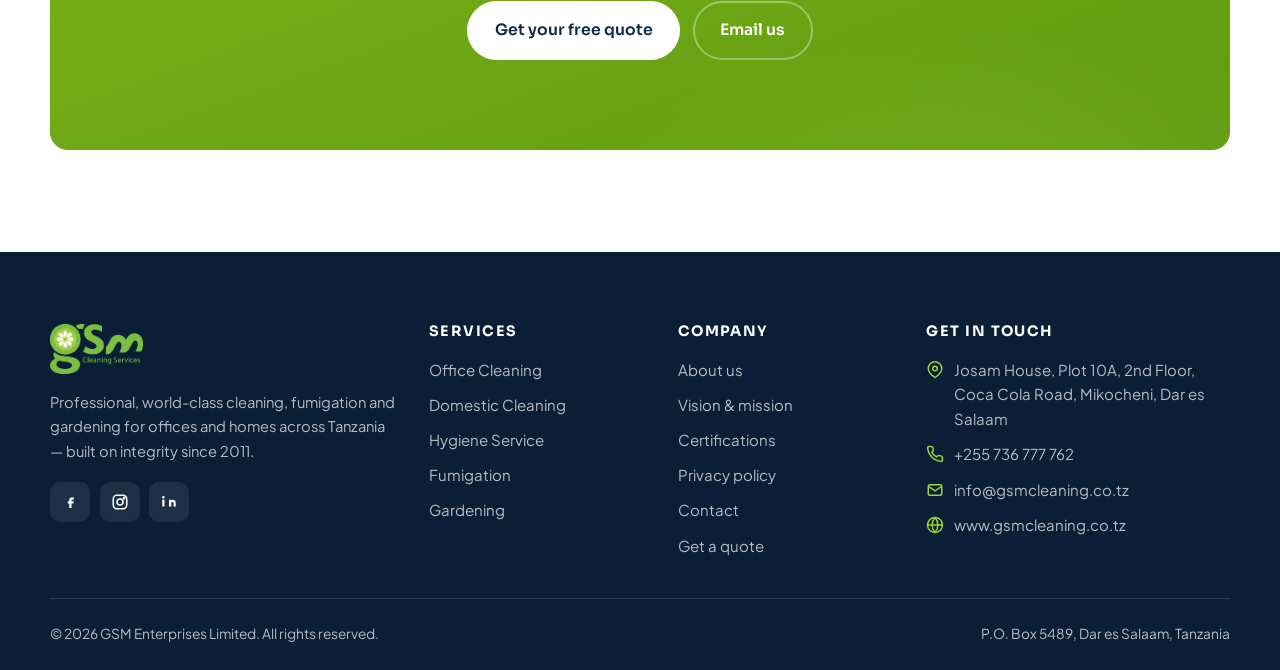
==== commit 73a2b8a6: "Update corporate client count to 23" ====
--- a/index.html
+++ b/index.html
@@ -76,7 +76,7 @@
         </div>
         <div class="hero-trust">
           <div><div class="num">15+</div><div class="lbl">Years of service</div></div>
-          <div><div class="num">14+</div><div class="lbl">Corporate clients</div></div>
+          <div><div class="num">23+</div><div class="lbl">Corporate clients</div></div>
           <div><div class="num">100%</div><div class="lbl">Certified &amp; insured</div></div>
         </div>
       </div>
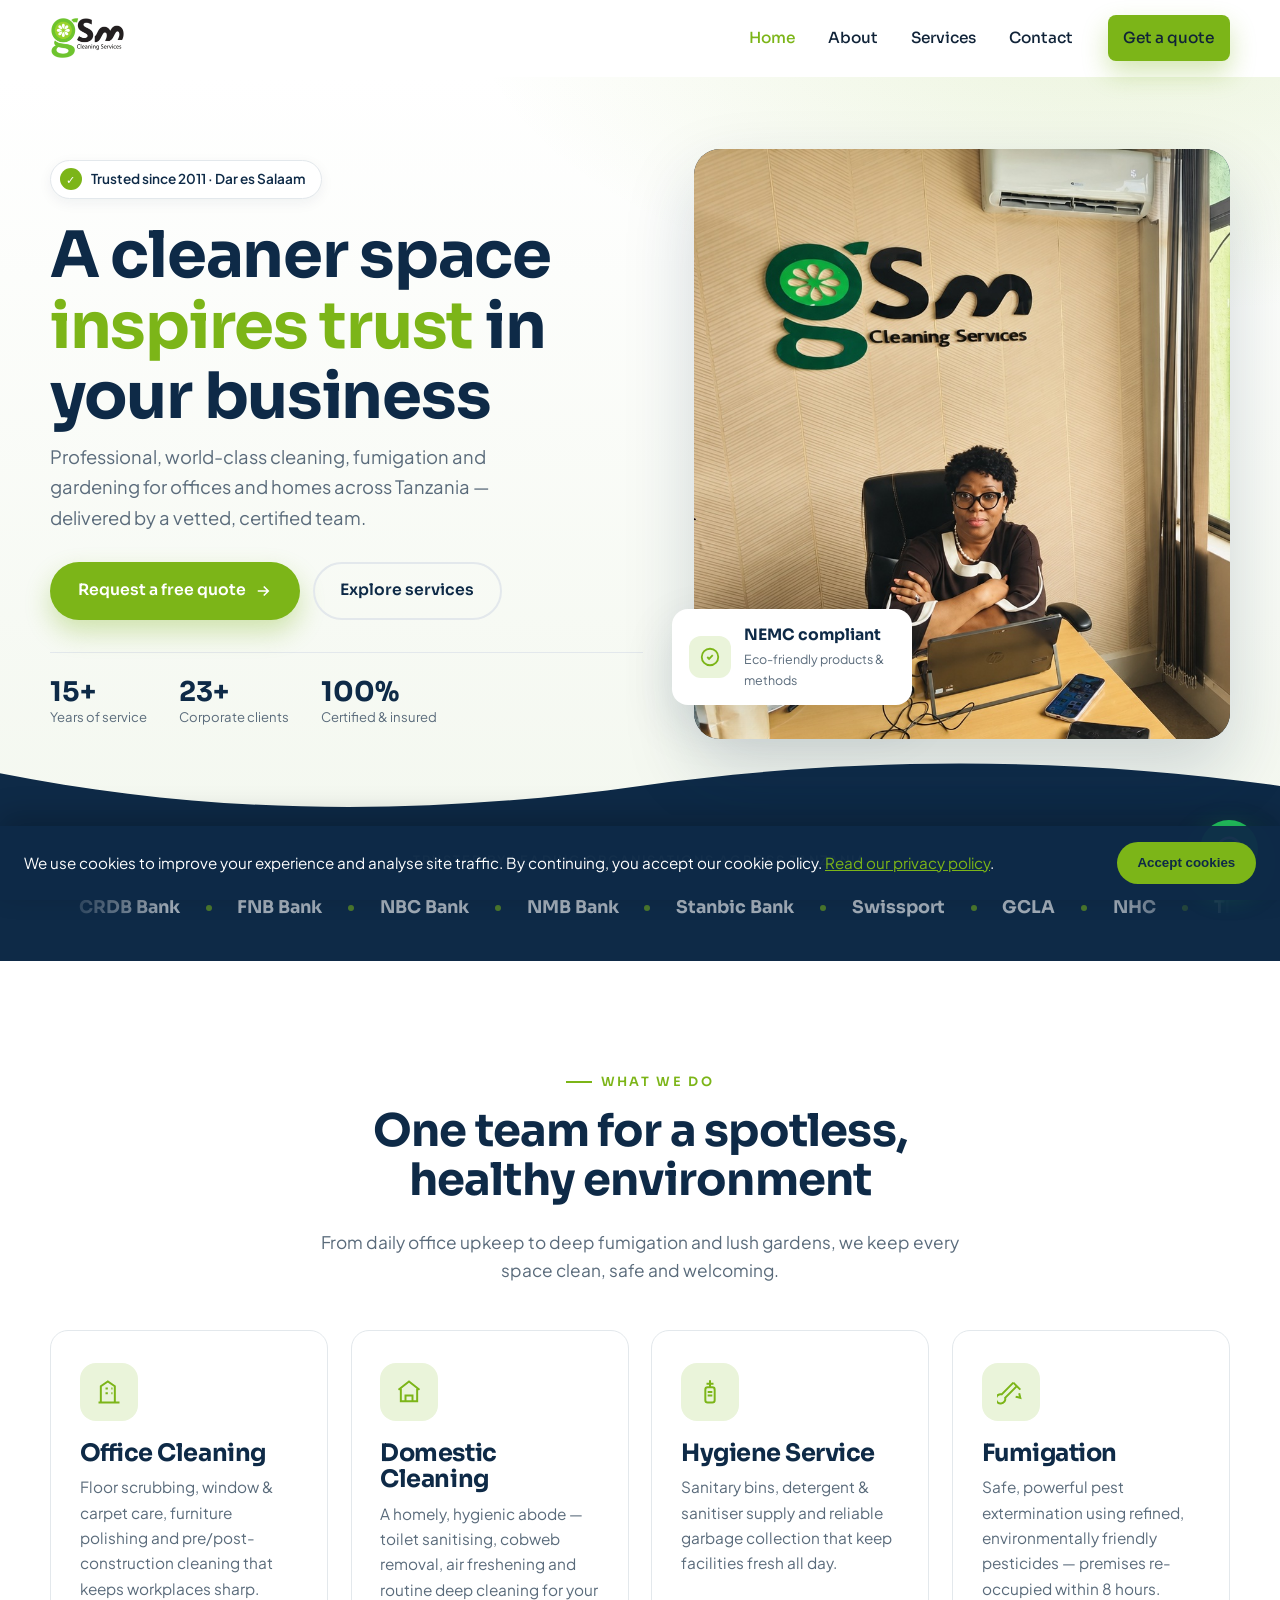
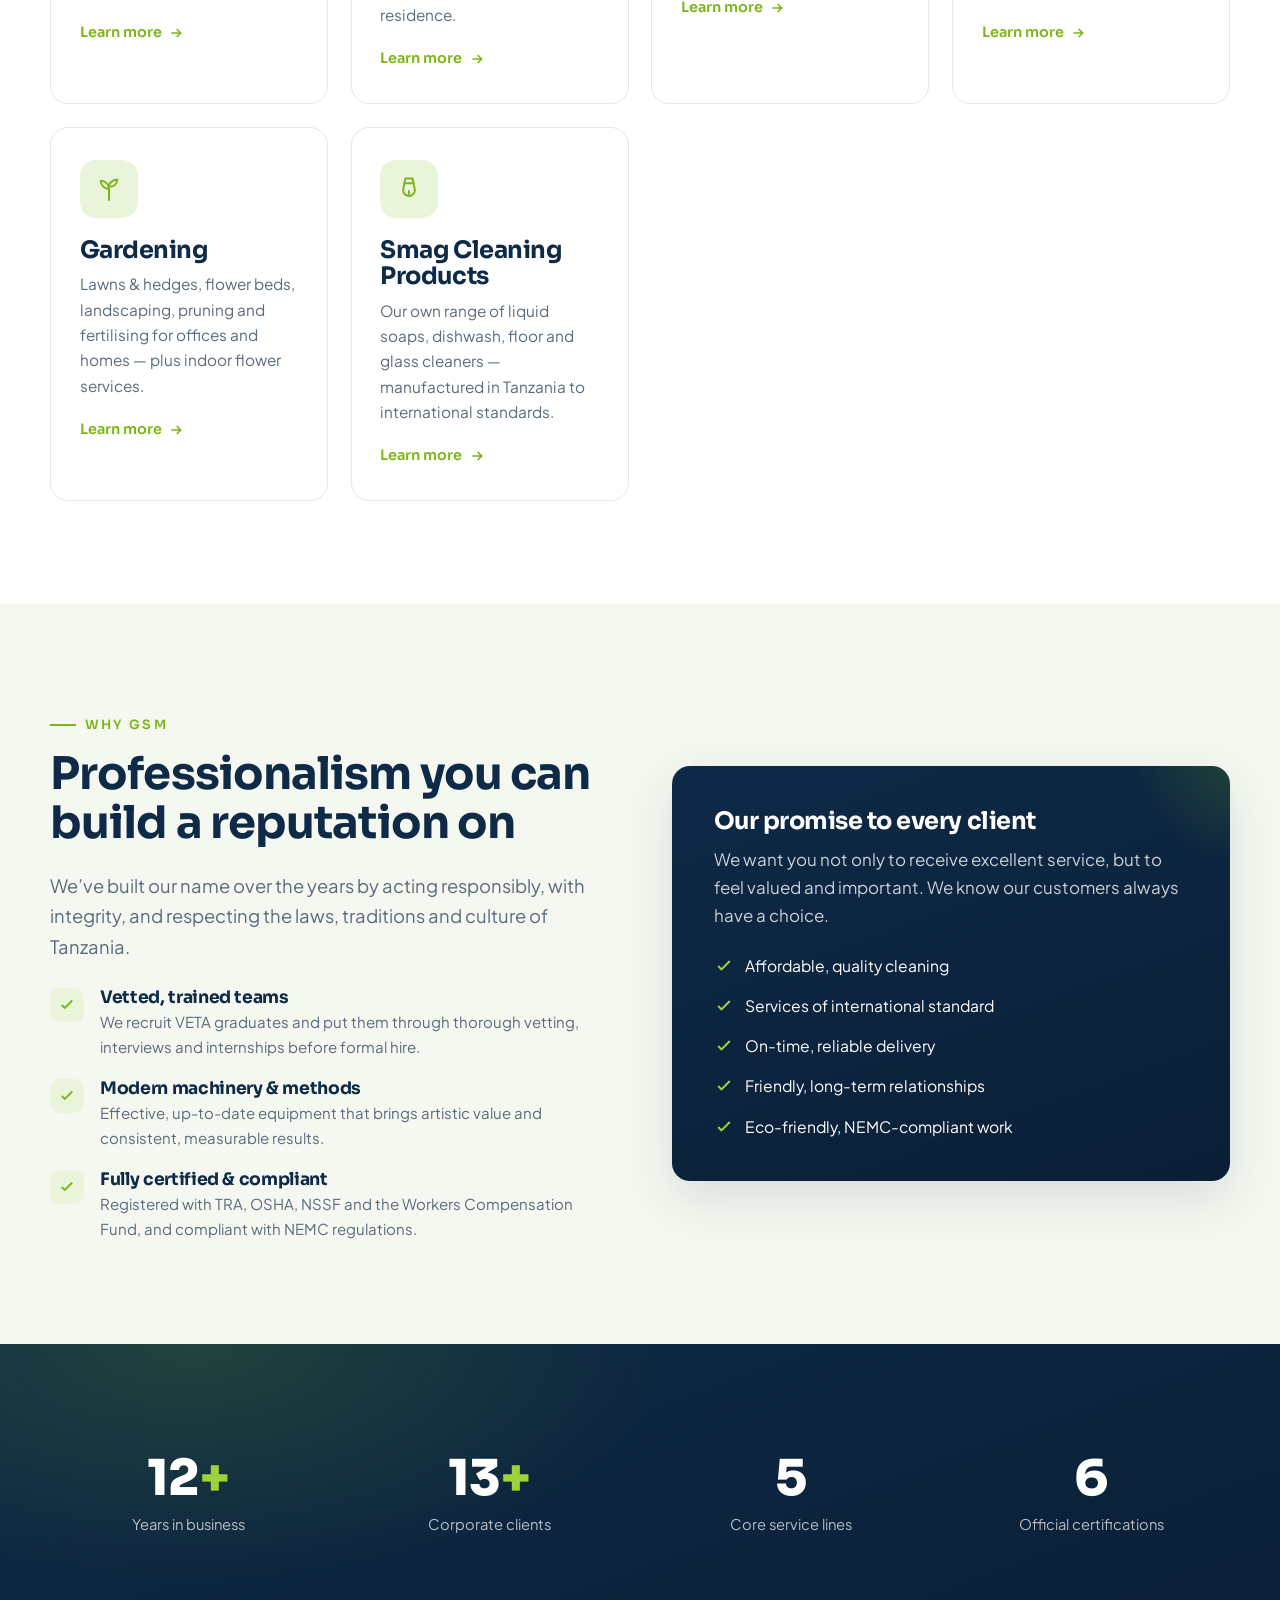
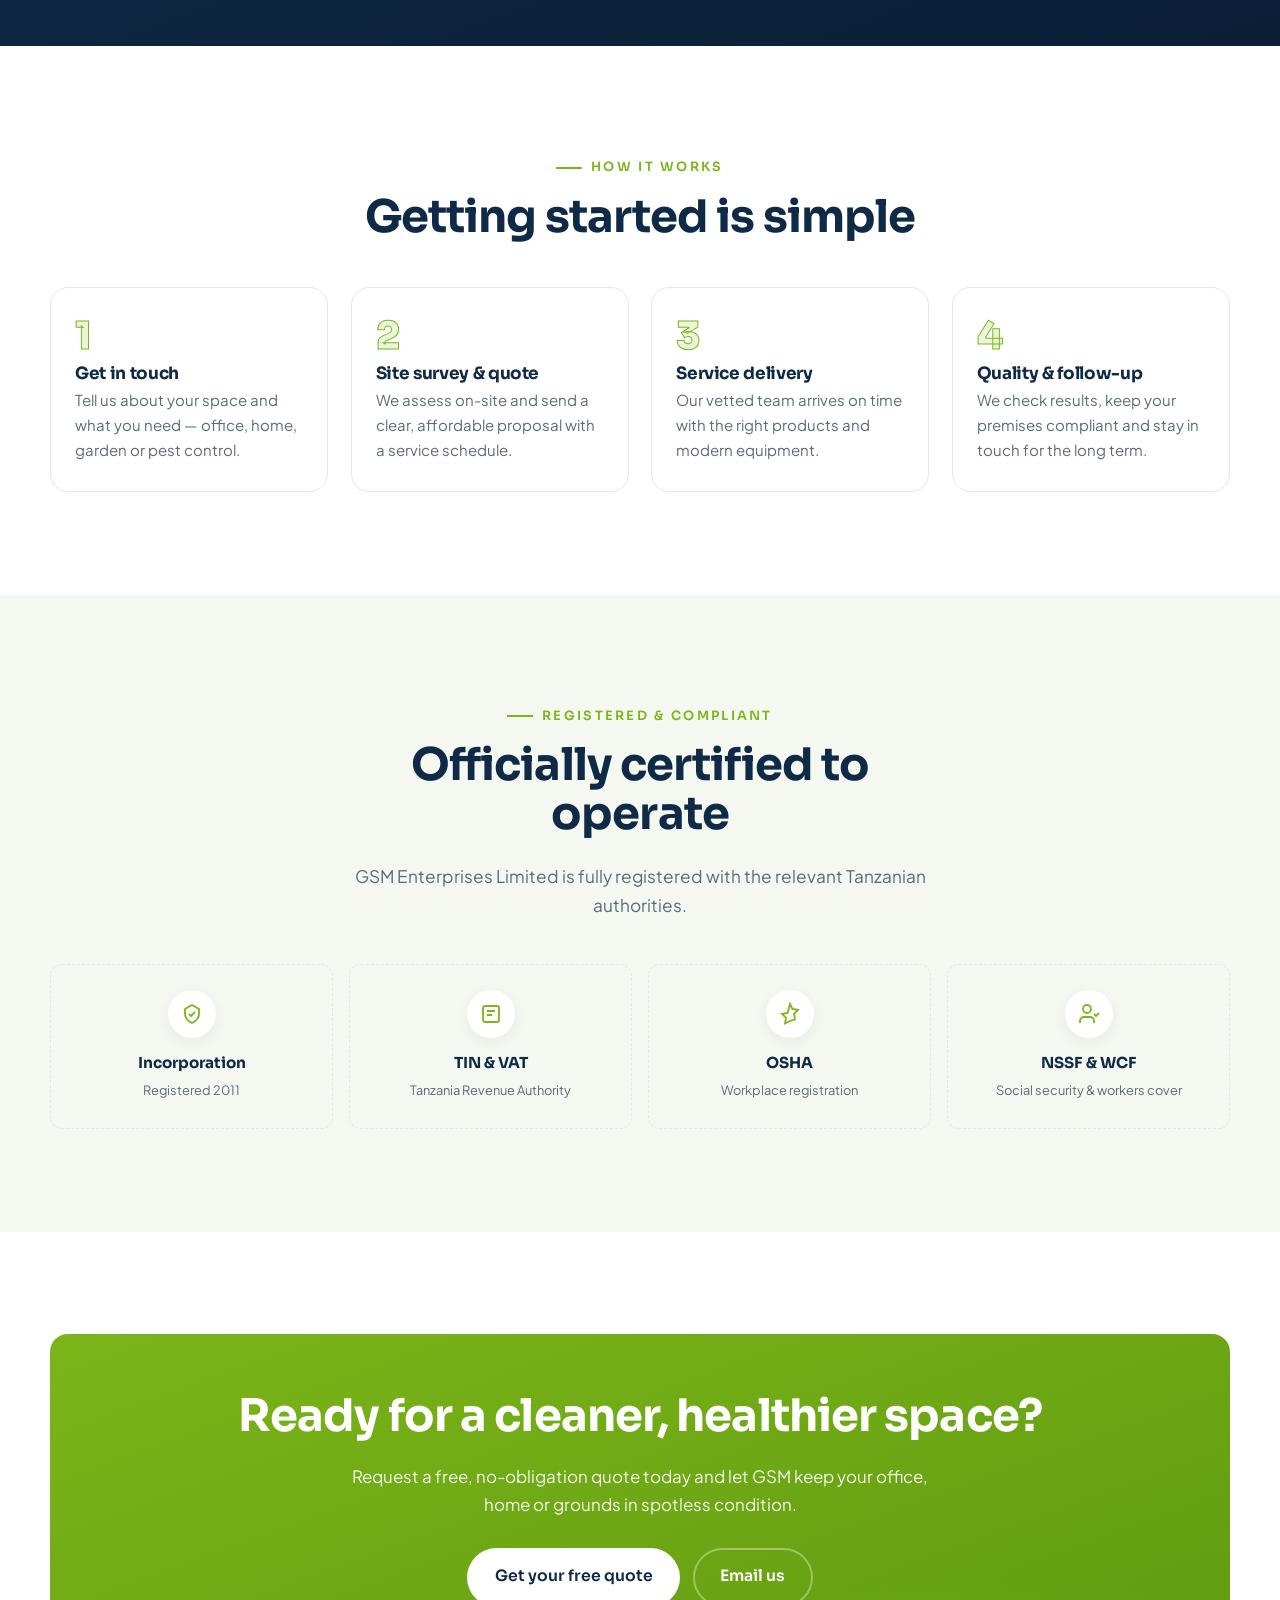
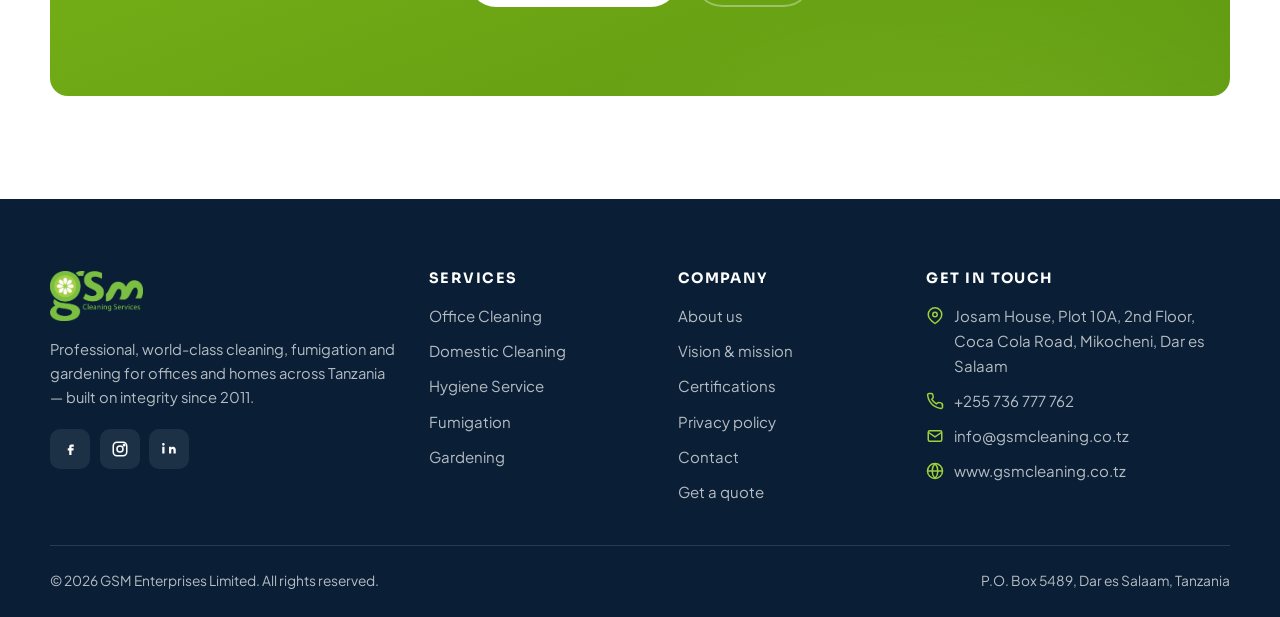
==== commit e4618e90: "Turn homepage client list into a scrolling marquee Co-Authored-By: Claude Opus 5.5 <noreply@anthropi" ====
--- a/index.html
+++ b/index.html
@@ -104,35 +104,67 @@
   </section>
 
   <!-- ============ TRUST BAR ============ -->
-  <section class="trustbar" style="background:#0E2A47;">
-    <div class="wrap">
-      <p style="color:rgba(255,255,255,.55)">Trusted by leading organisations across Tanzania</p>
-      <div class="logo-row" style="--c:#fff">
-        <span style="color:rgba(255,255,255,.55)">CRDB Bank</span>
-        <span style="color:rgba(255,255,255,.55)">FNB Bank</span>
-        <span style="color:rgba(255,255,255,.55)">NBC Bank</span>
-        <span style="color:rgba(255,255,255,.55)">NMB Bank</span>
-        <span style="color:rgba(255,255,255,.55)">Stanbic Bank</span>
-        <span style="color:rgba(255,255,255,.55)">Swissport</span>
-        <span style="color:rgba(255,255,255,.55)">GCLA</span>
-        <span style="color:rgba(255,255,255,.55)">NHC</span>
-        <span style="color:rgba(255,255,255,.55)">TMDA</span>
-        <span style="color:rgba(255,255,255,.55)">Josam Estates</span>
-        <span style="color:rgba(255,255,255,.55)">Elsewedy</span>
-        <span style="color:rgba(255,255,255,.55)">RUCO</span>
-        <span style="color:rgba(255,255,255,.55)">UDSM</span>
-        <span style="color:rgba(255,255,255,.55)">Save the Children</span>
-        <span style="color:rgba(255,255,255,.55)">WWF</span>
-        <span style="color:rgba(255,255,255,.55)">AMDT</span>
-        <span style="color:rgba(255,255,255,.55)">Kryton Tanzania</span>
-        <span style="color:rgba(255,255,255,.55)">US Embassy</span>
-        <span style="color:rgba(255,255,255,.55)">TCU</span>
-        <span style="color:rgba(255,255,255,.55)">IYF</span>
-        <span style="color:rgba(255,255,255,.55)">NLUPC</span>
-        <span style="color:rgba(255,255,255,.55)">Mawenzi Hospital</span>
-        <span style="color:rgba(255,255,255,.55)">SIDO</span>
-        <span style="color:rgba(255,255,255,.55)">VETA</span>
-        <span style="color:rgba(255,255,255,.55)">WMA</span>
+  <section class="trustbar trustbar--dark">
+    <div class="wrap">
+      <p>Trusted by leading organisations across Tanzania</p>
+      <div class="marquee">
+        <div class="marquee-track">
+          <div class="logo-group">
+            <span>CRDB Bank</span>
+            <span>FNB Bank</span>
+            <span>NBC Bank</span>
+            <span>NMB Bank</span>
+            <span>Stanbic Bank</span>
+            <span>Swissport</span>
+            <span>GCLA</span>
+            <span>NHC</span>
+            <span>TMDA</span>
+            <span>Josam Estates</span>
+            <span>Elsewedy</span>
+            <span>RUCO</span>
+            <span>UDSM</span>
+            <span>Save the Children</span>
+            <span>WWF</span>
+            <span>AMDT</span>
+            <span>Kryton Tanzania</span>
+            <span>US Embassy</span>
+            <span>TCU</span>
+            <span>IYF</span>
+            <span>NLUPC</span>
+            <span>Mawenzi Hospital</span>
+            <span>SIDO</span>
+            <span>VETA</span>
+            <span>WMA</span>
+          </div>
+          <!-- Duplicate set makes the loop seamless -->
+          <div class="logo-group" aria-hidden="true">
+            <span>CRDB Bank</span>
+            <span>FNB Bank</span>
+            <span>NBC Bank</span>
+            <span>NMB Bank</span>
+            <span>Stanbic Bank</span>
+            <span>Swissport</span>
+            <span>GCLA</span>
+            <span>NHC</span>
+            <span>TMDA</span>
+            <span>Josam Estates</span>
+            <span>Elsewedy</span>
+            <span>RUCO</span>
+            <span>UDSM</span>
+            <span>Save the Children</span>
+            <span>WWF</span>
+            <span>AMDT</span>
+            <span>Kryton Tanzania</span>
+            <span>US Embassy</span>
+            <span>TCU</span>
+            <span>IYF</span>
+            <span>NLUPC</span>
+            <span>Mawenzi Hospital</span>
+            <span>SIDO</span>
+            <span>VETA</span>
+            <span>WMA</span>
+          </div>
+        </div>
       </div>
     </div>
   </section>
--- a/css/styles.css
+++ b/css/styles.css
@@ -528,6 +528,52 @@
   transition: opacity .25s, color .25s;
 }
 .logo-row span:hover { opacity: 1; color: var(--green); }
+
+/* Dark trust bar with a single scrolling line of clients */
+.trustbar--dark { background: #0E2A47; border-bottom: 0; }
+.trustbar--dark .wrap { padding: 2.2rem 0 2.4rem; }
+.trustbar--dark p { color: rgba(255,255,255,.55); margin-bottom: 1.4rem; }
+.marquee {
+  overflow: hidden;
+  -webkit-mask-image: linear-gradient(to right, transparent, #000 10%, #000 90%, transparent);
+          mask-image: linear-gradient(to right, transparent, #000 10%, #000 90%, transparent);
+}
+.marquee-track {
+  display: flex;
+  width: max-content;
+  animation: marquee 70s linear infinite;
+}
+.marquee:hover .marquee-track { animation-play-state: paused; }
+.logo-group { display: flex; align-items: center; flex-shrink: 0; }
+.logo-group span {
+  position: relative;
+  padding: 0 1.8rem;
+  white-space: nowrap;
+  font-family: var(--font-display);
+  font-weight: 700;
+  font-size: 1.1rem;
+  color: rgba(255,255,255,.6);
+  transition: color .25s;
+}
+.logo-group span::after {
+  content: "";
+  position: absolute;
+  right: -3px; top: 50%;
+  width: 6px; height: 6px;
+  border-radius: 50%;
+  background: var(--green);
+  opacity: .55;
+  transform: translateY(-50%);
+}
+.logo-group span:hover { color: #fff; }
+@keyframes marquee { to { transform: translateX(-50%); } }
+
+/* No motion: fall back to a calm, centred wrap of a single set */
+@media (prefers-reduced-motion: reduce) {
+  .marquee { -webkit-mask-image: none; mask-image: none; }
+  .marquee-track, .logo-group { width: auto; flex-wrap: wrap; justify-content: center; row-gap: .9rem; }
+  .logo-group[aria-hidden="true"] { display: none; }
+}
 
 /* ---------- 9. Services cards ------------------------------ */
 .cards {
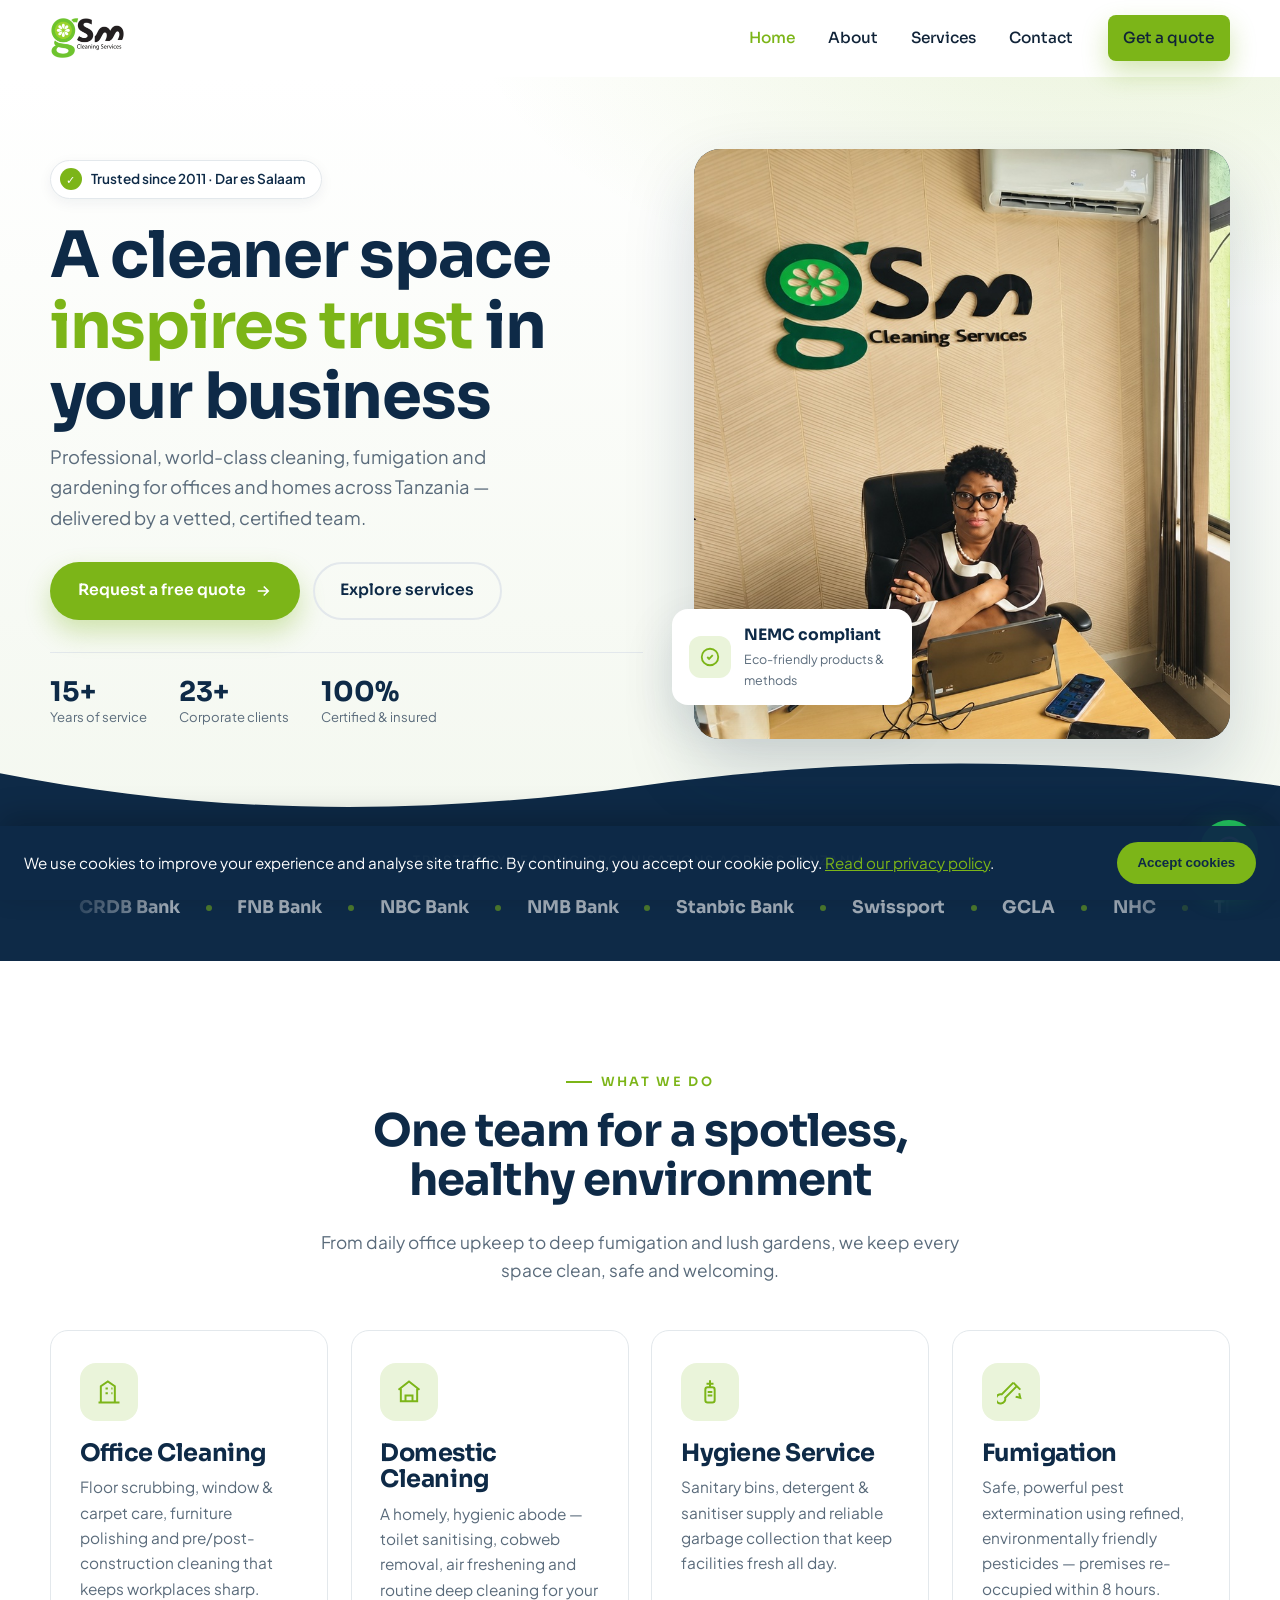
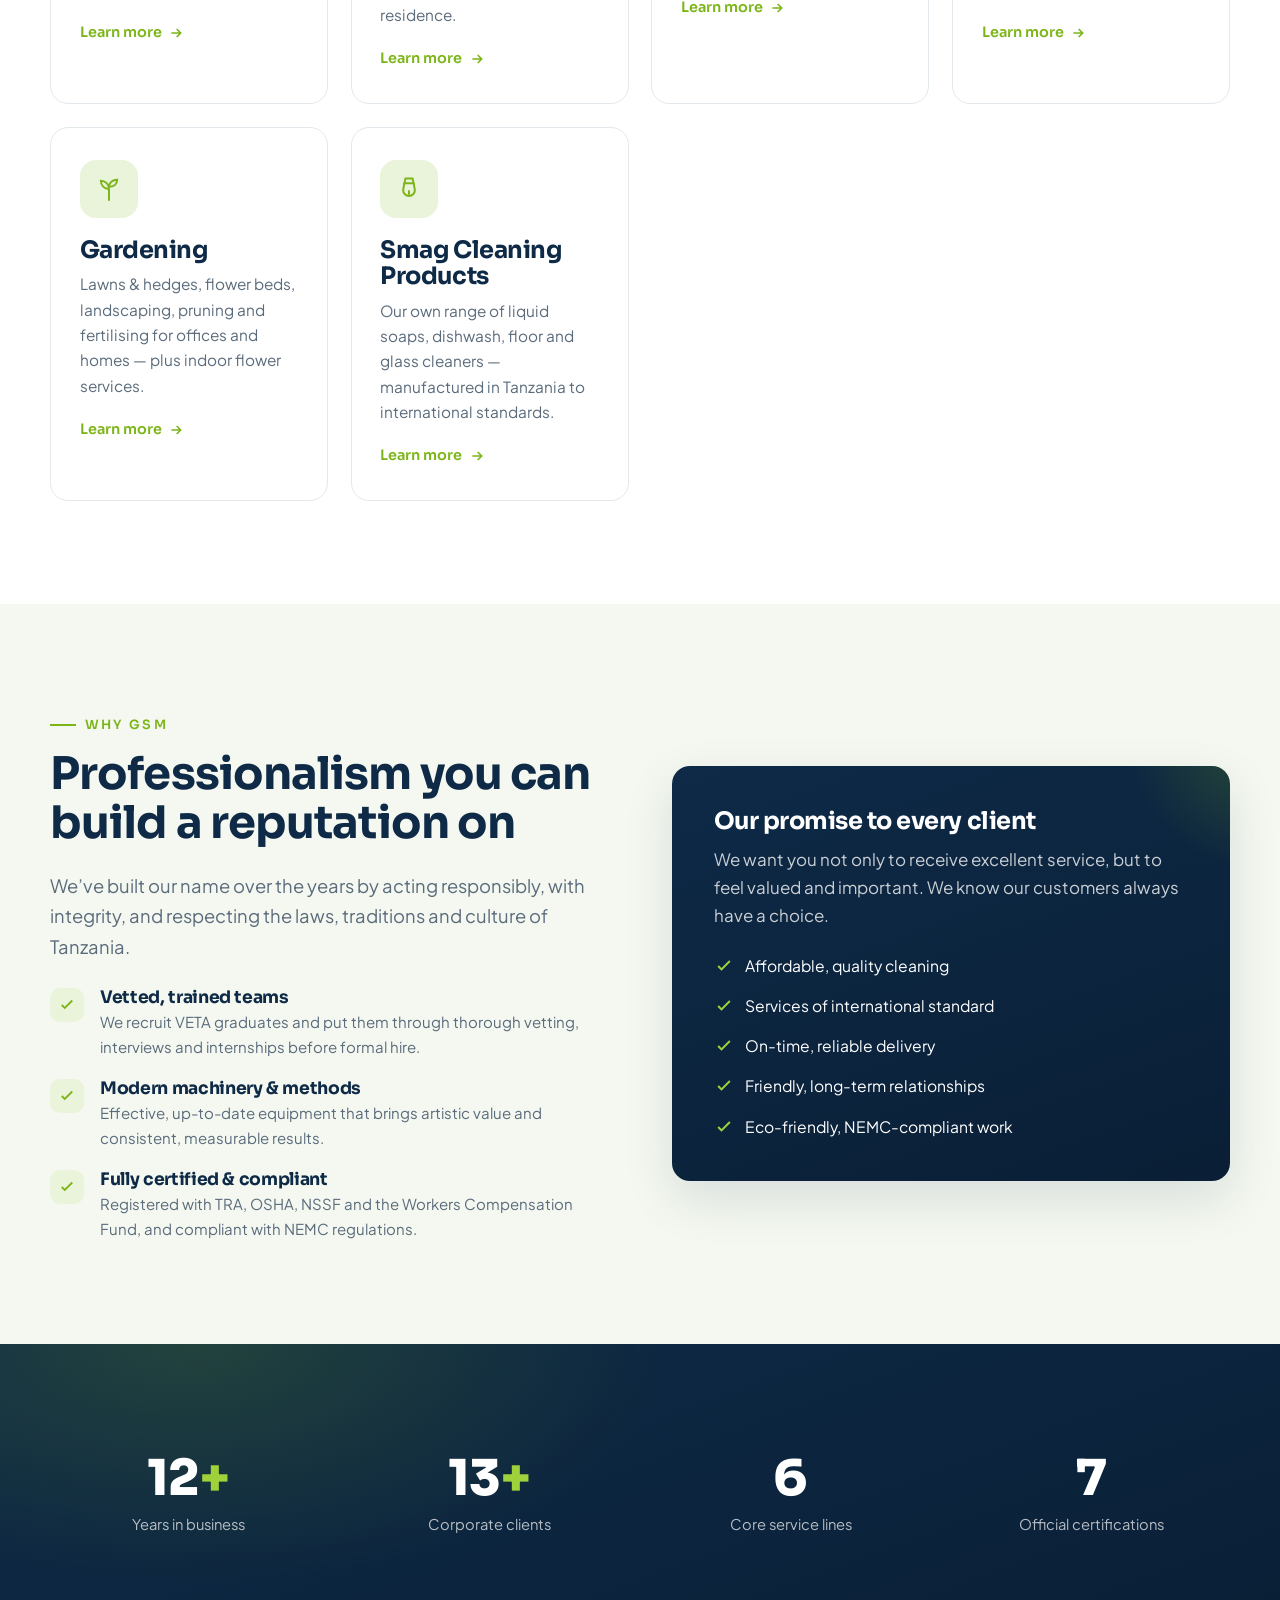
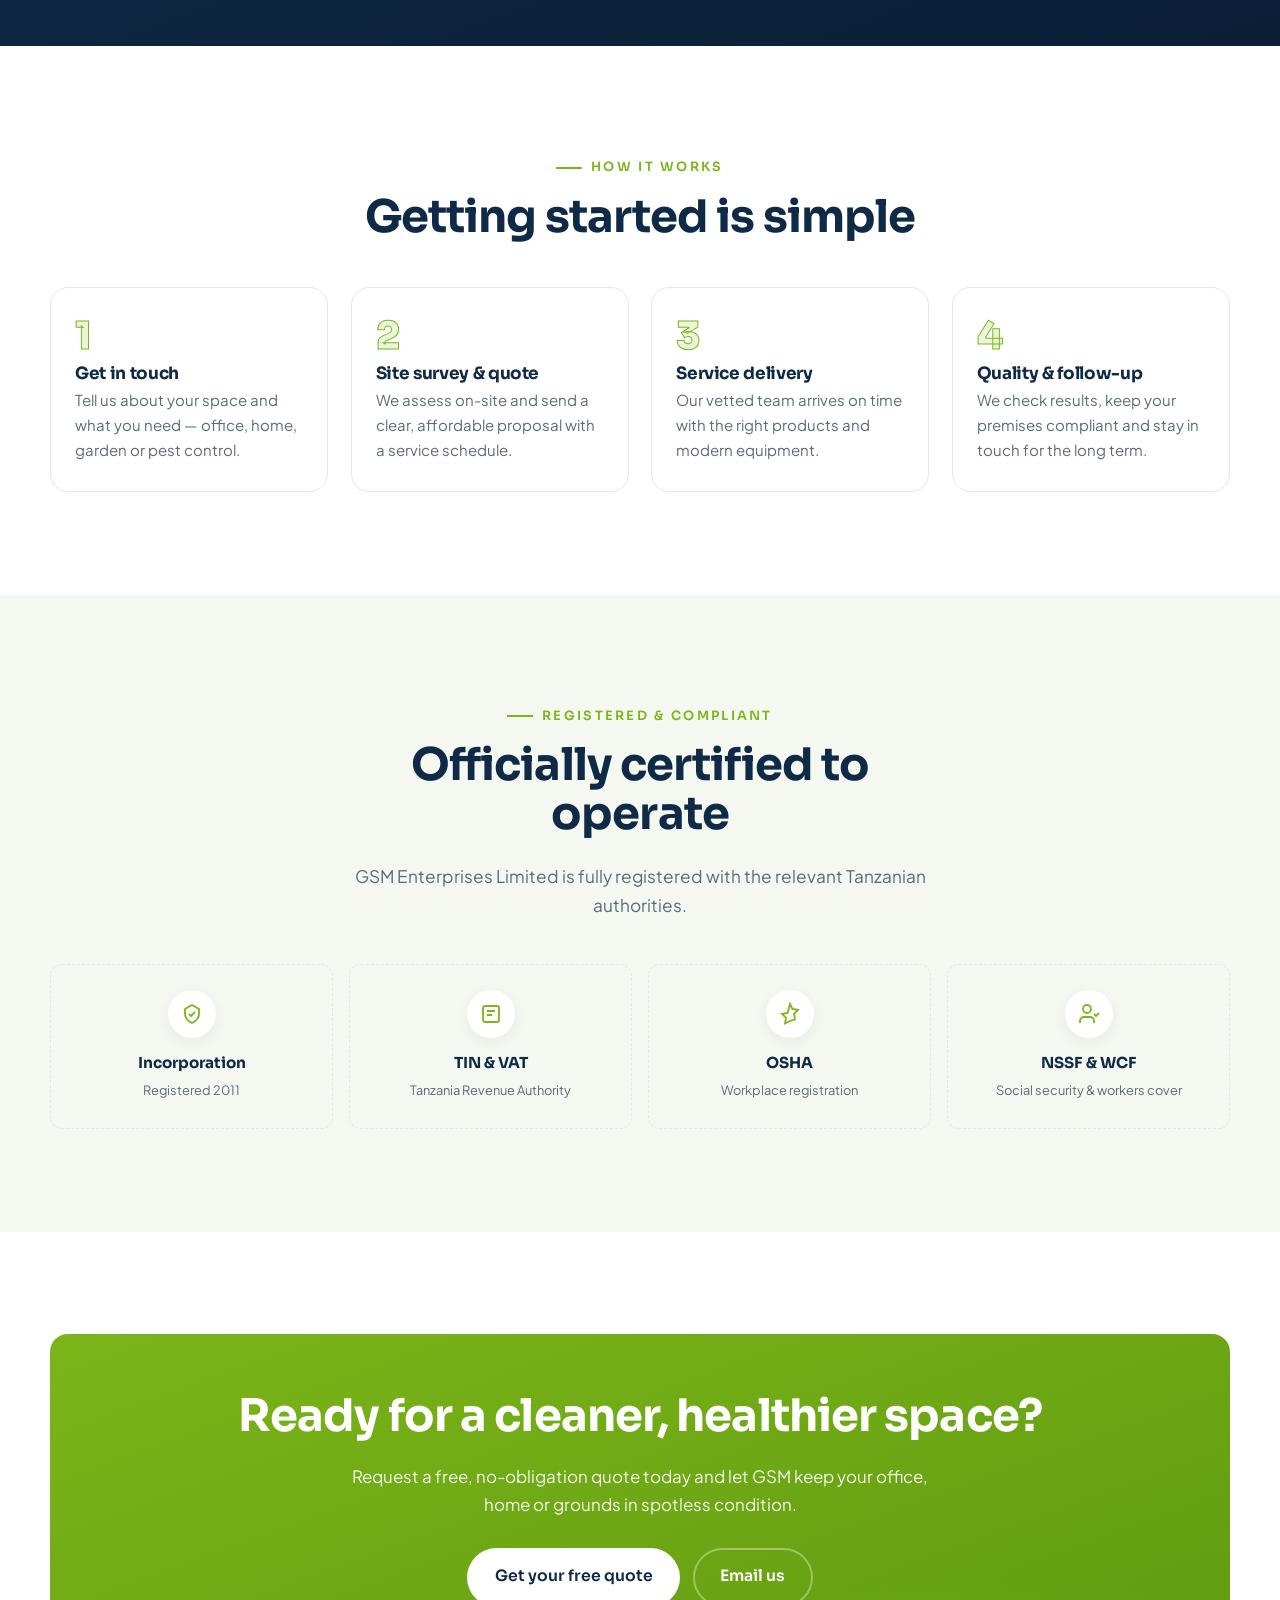
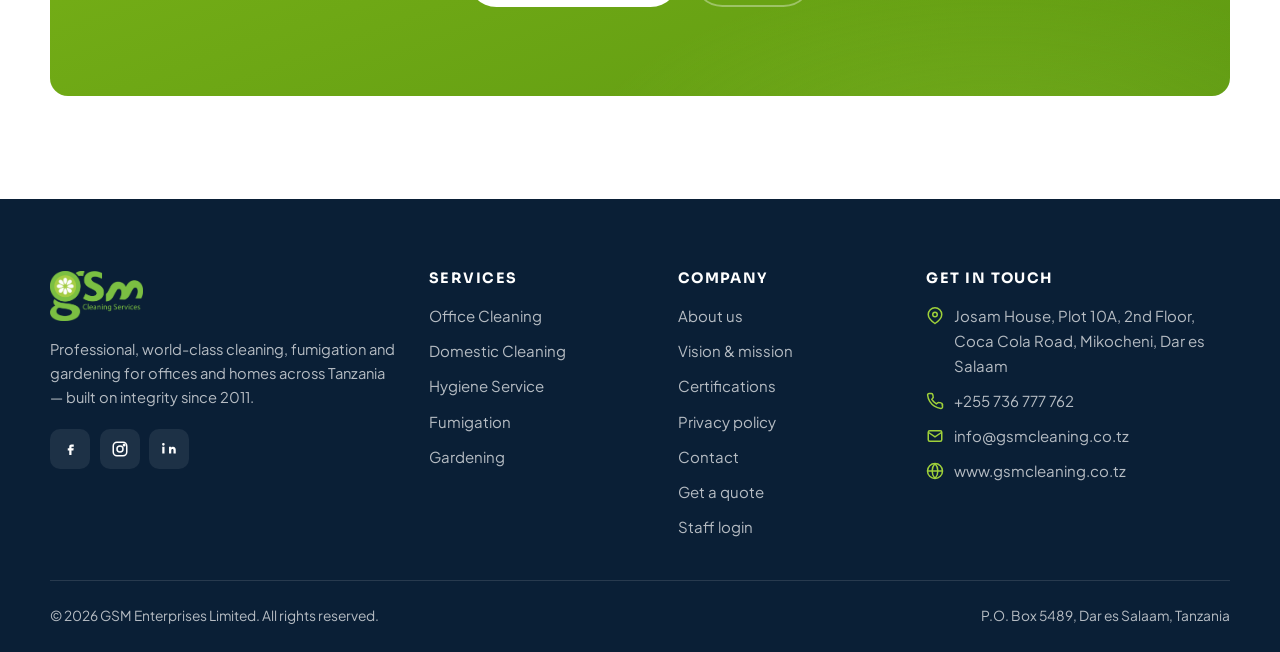
==== commit 4841f8d6: "Add staff login link to footer Co-Authored-By: Claude Opus 5.5 <noreply@anthropic.com>" ====
--- a/index.html
+++ b/index.html
@@ -354,6 +354,7 @@
             <li><a href="privacy.html">Privacy policy</a></li>
             <li><a href="contact.html">Contact</a></li>
             <li><a href="contact.html#quote">Get a quote</a></li>
+            <li><a href="https://server12.tanzaniaservers.com/roundcube/?_task=mail&_mbox=INBOX" target="_blank" rel="noopener">Staff login</a></li>
           </ul>
         </div>
 
